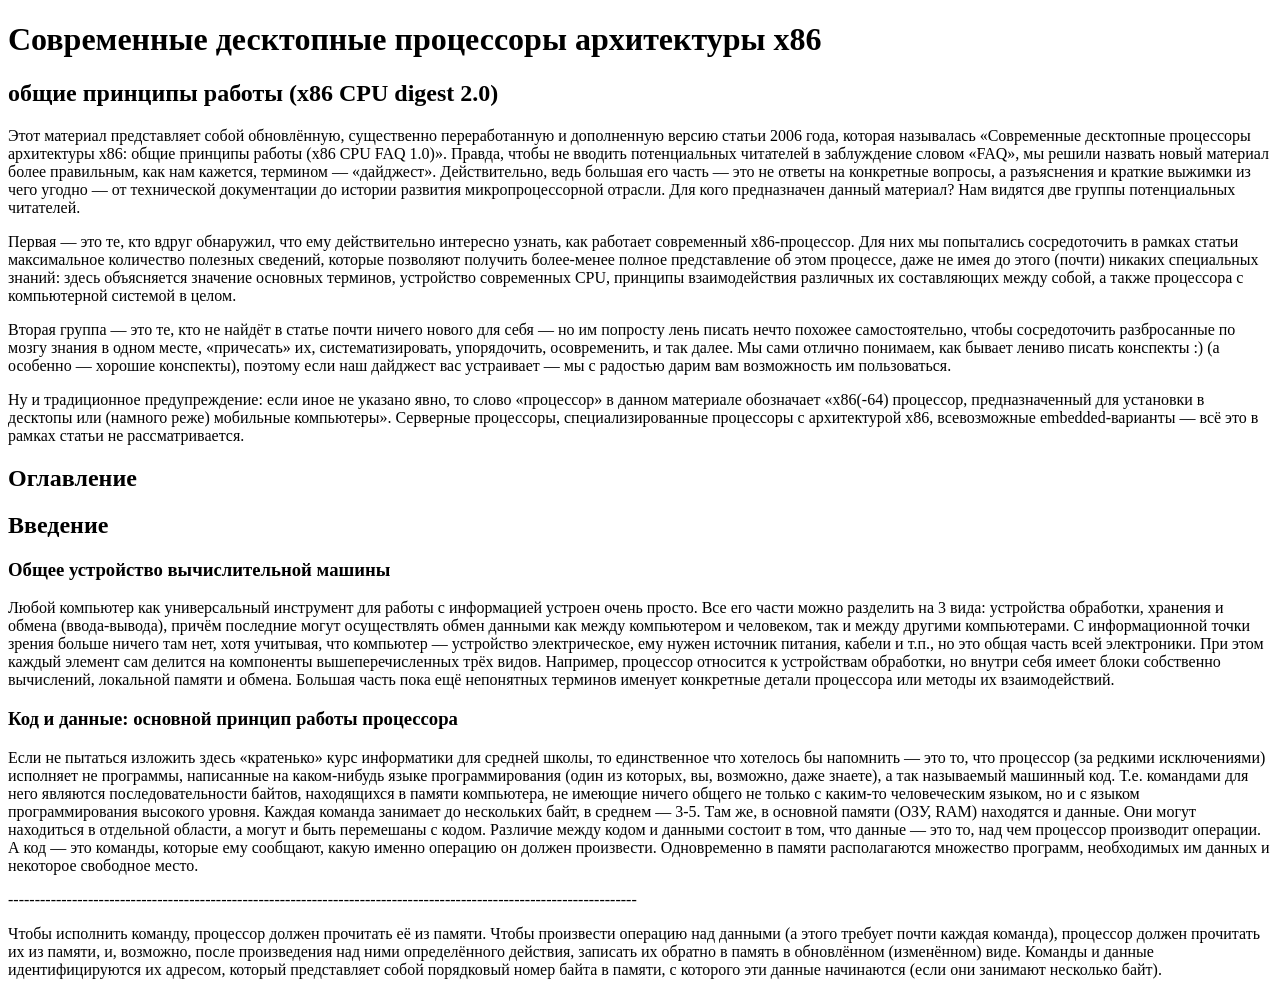
==== 01-CPU/cpu.html @ 9299ed5e "Text correct" ====
﻿<!DOCTYPE html>

<html lang="en" xmlns="http://www.w3.org/1999/xhtml">
<head>
    <meta charset="utf-8" />
    <title>CPU</title>
</head>
<body>
    <h1>Современные десктопные процессоры архитектуры x86</h1>
    <h2>общие принципы работы (x86 CPU digest 2.0)</h2>
    <p>
        Этот материал представляет собой обновлённую, существенно переработанную и дополненную версию статьи 2006 года, которая называлась «Современные десктопные процессоры архитектуры x86: общие принципы работы (x86 CPU FAQ 1.0)». Правда, чтобы не вводить потенциальных читателей в заблуждение словом «FAQ», мы решили назвать новый материал более правильным, как нам кажется, термином — «дайджест». Действительно, ведь большая его часть — это не ответы на конкретные вопросы, а разъяснения и краткие выжимки из чего угодно — от технической документации до истории развития микропроцессорной отрасли. Для кого предназначен данный материал? Нам видятся две группы потенциальных читателей.
    </p>
    <p>
        Первая — это те, кто вдруг обнаружил, что ему действительно интересно узнать, как работает современный x86-процессор. Для них мы попытались сосредоточить в рамках статьи максимальное количество полезных сведений, которые позволяют получить более-менее полное представление об этом процессе, даже не имея до этого (почти) никаких специальных знаний: здесь объясняется значение основных терминов, устройство современных CPU, принципы взаимодействия различных их составляющих между собой, а также процессора с компьютерной системой в целом.
    </p>
    <p>
        Вторая группа — это те, кто не найдёт в статье почти ничего нового для себя — но им попросту лень писать нечто похожее самостоятельно, чтобы сосредоточить разбросанные по мозгу знания в одном месте, «причесать» их, систематизировать, упорядочить, осовременить, и так далее. Мы сами отлично понимаем, как бывает лениво писать конспекты :) (а особенно — хорошие конспекты), поэтому если наш дайджест вас устраивает — мы с радостью дарим вам возможность им пользоваться.
    </p>
    <p>
        Ну и традиционное предупреждение: если иное не указано явно, то слово «процессор» в данном материале обозначает «x86(-64) процессор, предназначенный для установки в десктопы или (намного реже) мобильные компьютеры». Серверные процессоры, специализированные процессоры с архитектурой x86, всевозможные embedded-варианты — всё это в рамках статьи не рассматривается.
    </p>
    <h2>Оглавление</h2>

    <h2>Введение</h2>
    <h3>Общее устройство вычислительной машины</h3>
    <p>Любой компьютер как универсальный инструмент для работы с информацией устроен очень просто. Все его части можно разделить на 3 вида: устройства обработки, хранения и обмена (ввода-вывода), причём последние могут осуществлять обмен данными как между компьютером и человеком, так и между другими компьютерами. С информационной точки зрения больше ничего там нет, хотя учитывая, что компьютер — устройство электрическое, ему нужен источник питания, кабели и т.п., но это общая часть всей электроники. При этом каждый элемент сам делится на компоненты вышеперечисленных трёх видов. Например, процессор относится к устройствам обработки, но внутри себя имеет блоки собственно вычислений, локальной памяти и обмена. Большая часть пока ещё непонятных терминов именует конкретные детали процессора или методы их взаимодействий.</p>

    <h3>Код и данные: основной принцип работы процессора</h3>
    <p>
        Если не пытаться изложить здесь «кратенько» курс информатики для средней школы, то единственное что хотелось бы напомнить — это то, что процессор (за редкими исключениями) исполняет не программы, написанные на каком-нибудь языке программирования (один из которых, вы, возможно, даже знаете), а так называемый машинный код. Т.е. командами для него являются последовательности байтов, находящихся в памяти компьютера, не имеющие ничего общего не только с каким-то человеческим языком, но и с языком программирования высокого уровня. Каждая команда занимает до нескольких байт, в среднем — 3-5. Там же, в основной памяти (ОЗУ, RAM) находятся и данные. Они могут находиться в отдельной области, а могут и быть перемешаны с кодом. Различие между кодом и данными состоит в том, что данные — это то, над чем процессор производит операции. А код — это команды, которые ему сообщают, какую именно операцию он должен произвести. Одновременно в памяти располагаются множество программ, необходимых им данных и некоторое свободное место.
    </p>
    ----------------------------------------------------------------------------------------------------------------------
    <p>
        Чтобы исполнить команду, процессор должен прочитать её из памяти. Чтобы произвести операцию над данными (а этого требует почти каждая команда), процессор должен прочитать их из памяти, и, возможно, после произведения над ними определённого действия, записать их обратно в память в обновлённом (изменённом) виде. Команды и данные идентифицируются их адресом, который представляет собой порядковый номер байта в памяти, с которого эти данные начинаются (если они занимают несколько байт).
    </p>


</body>
</html>
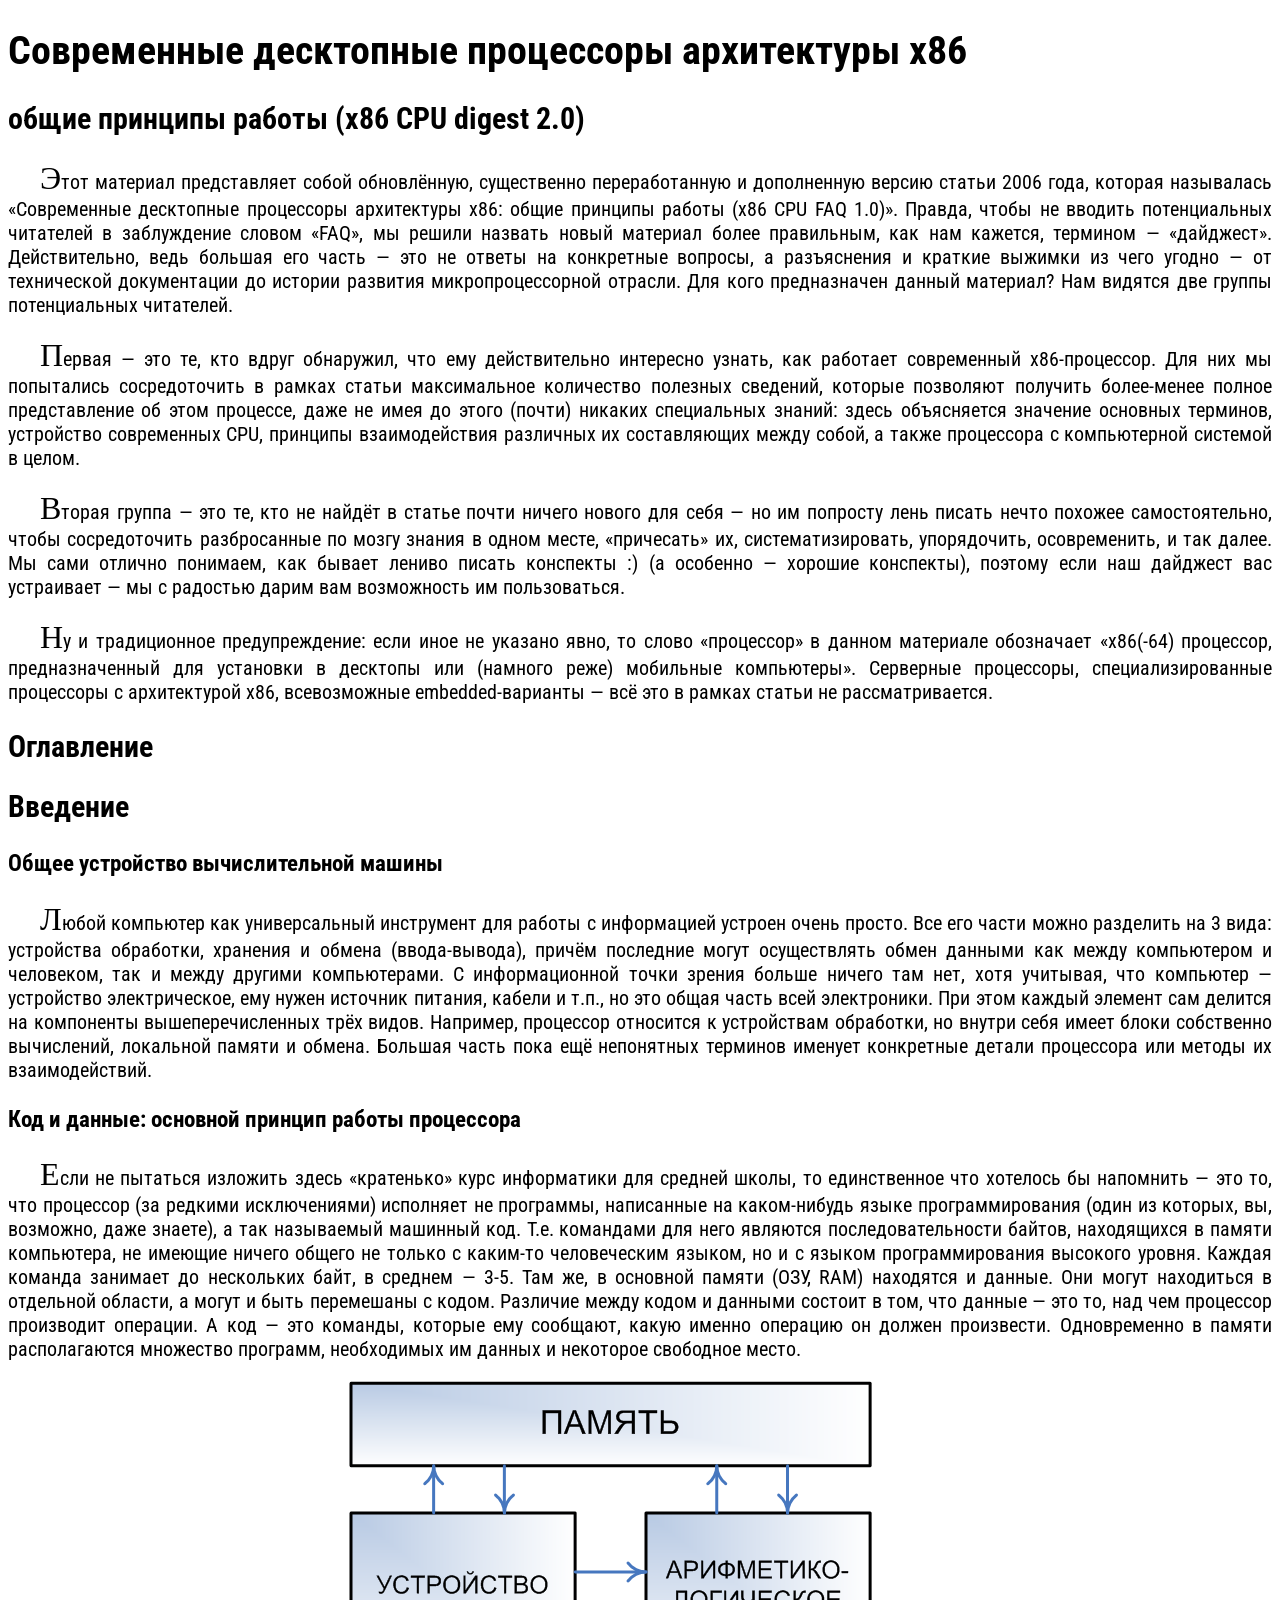
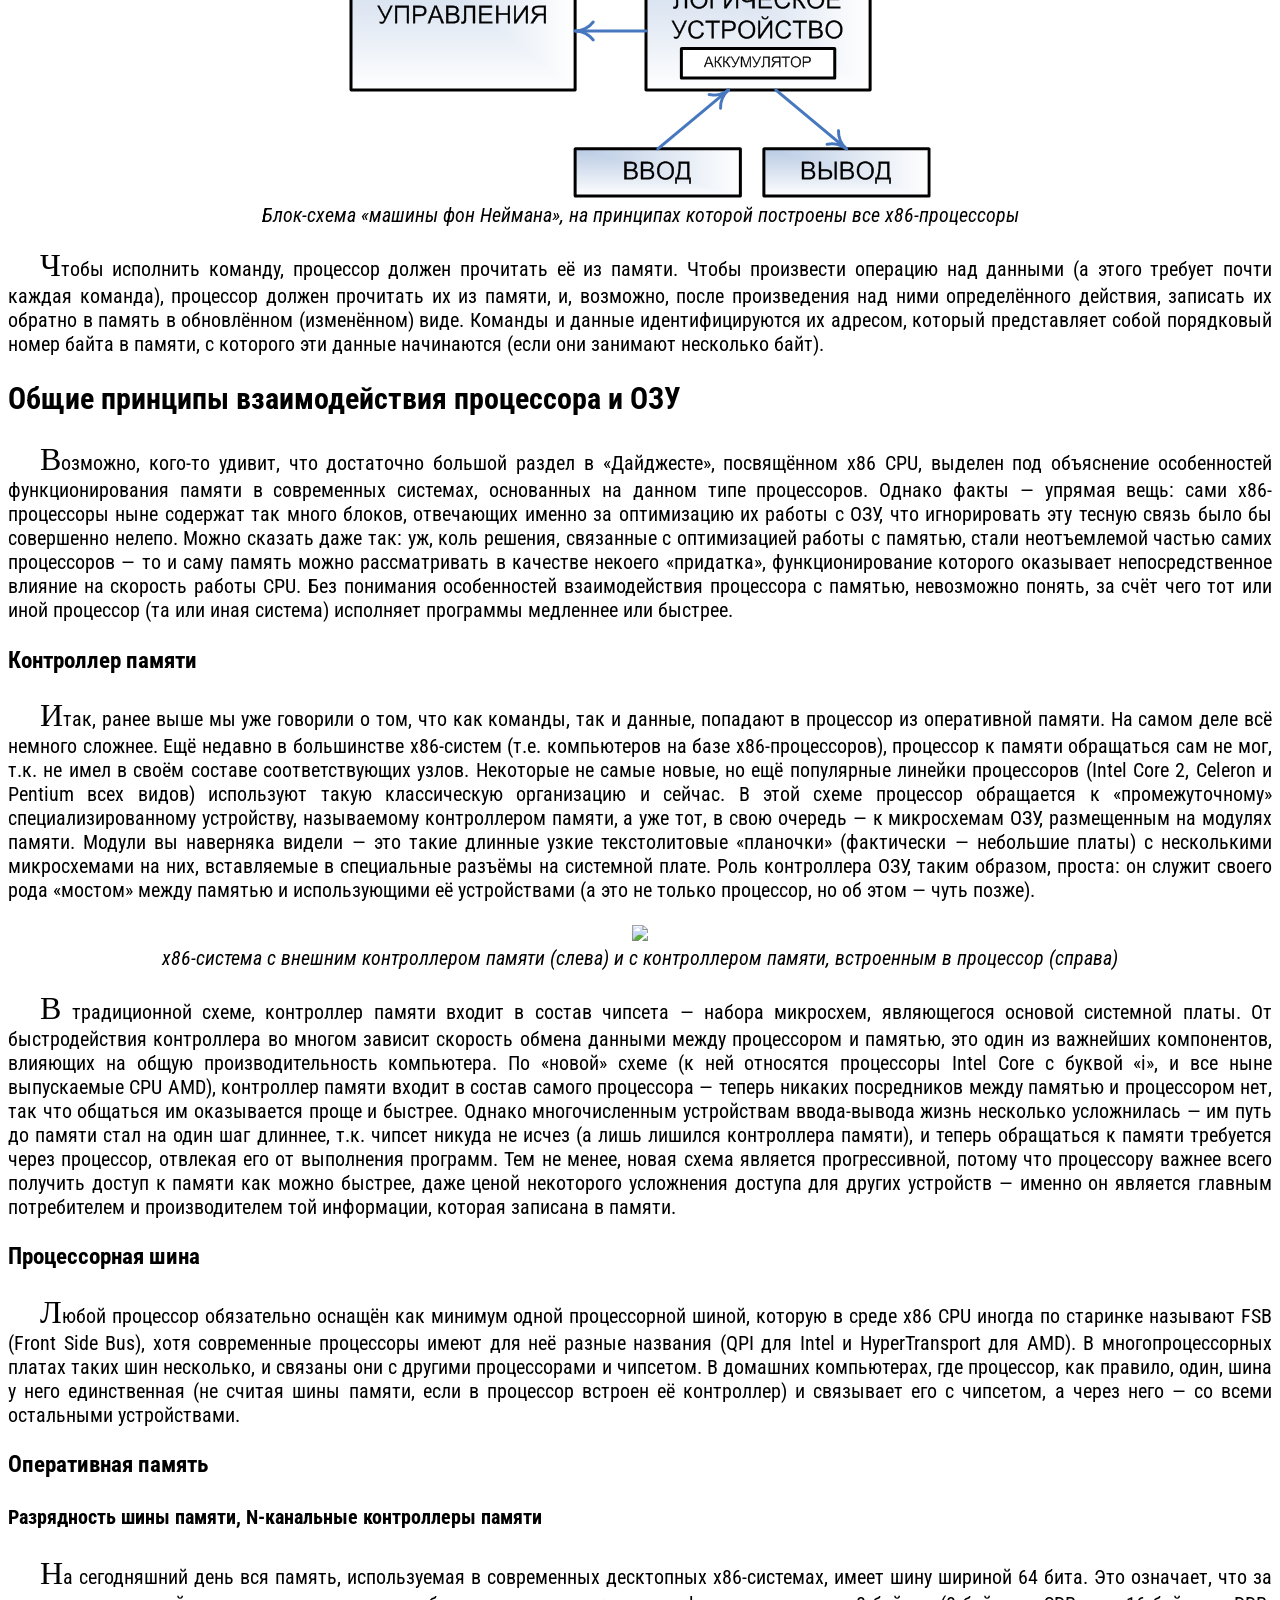
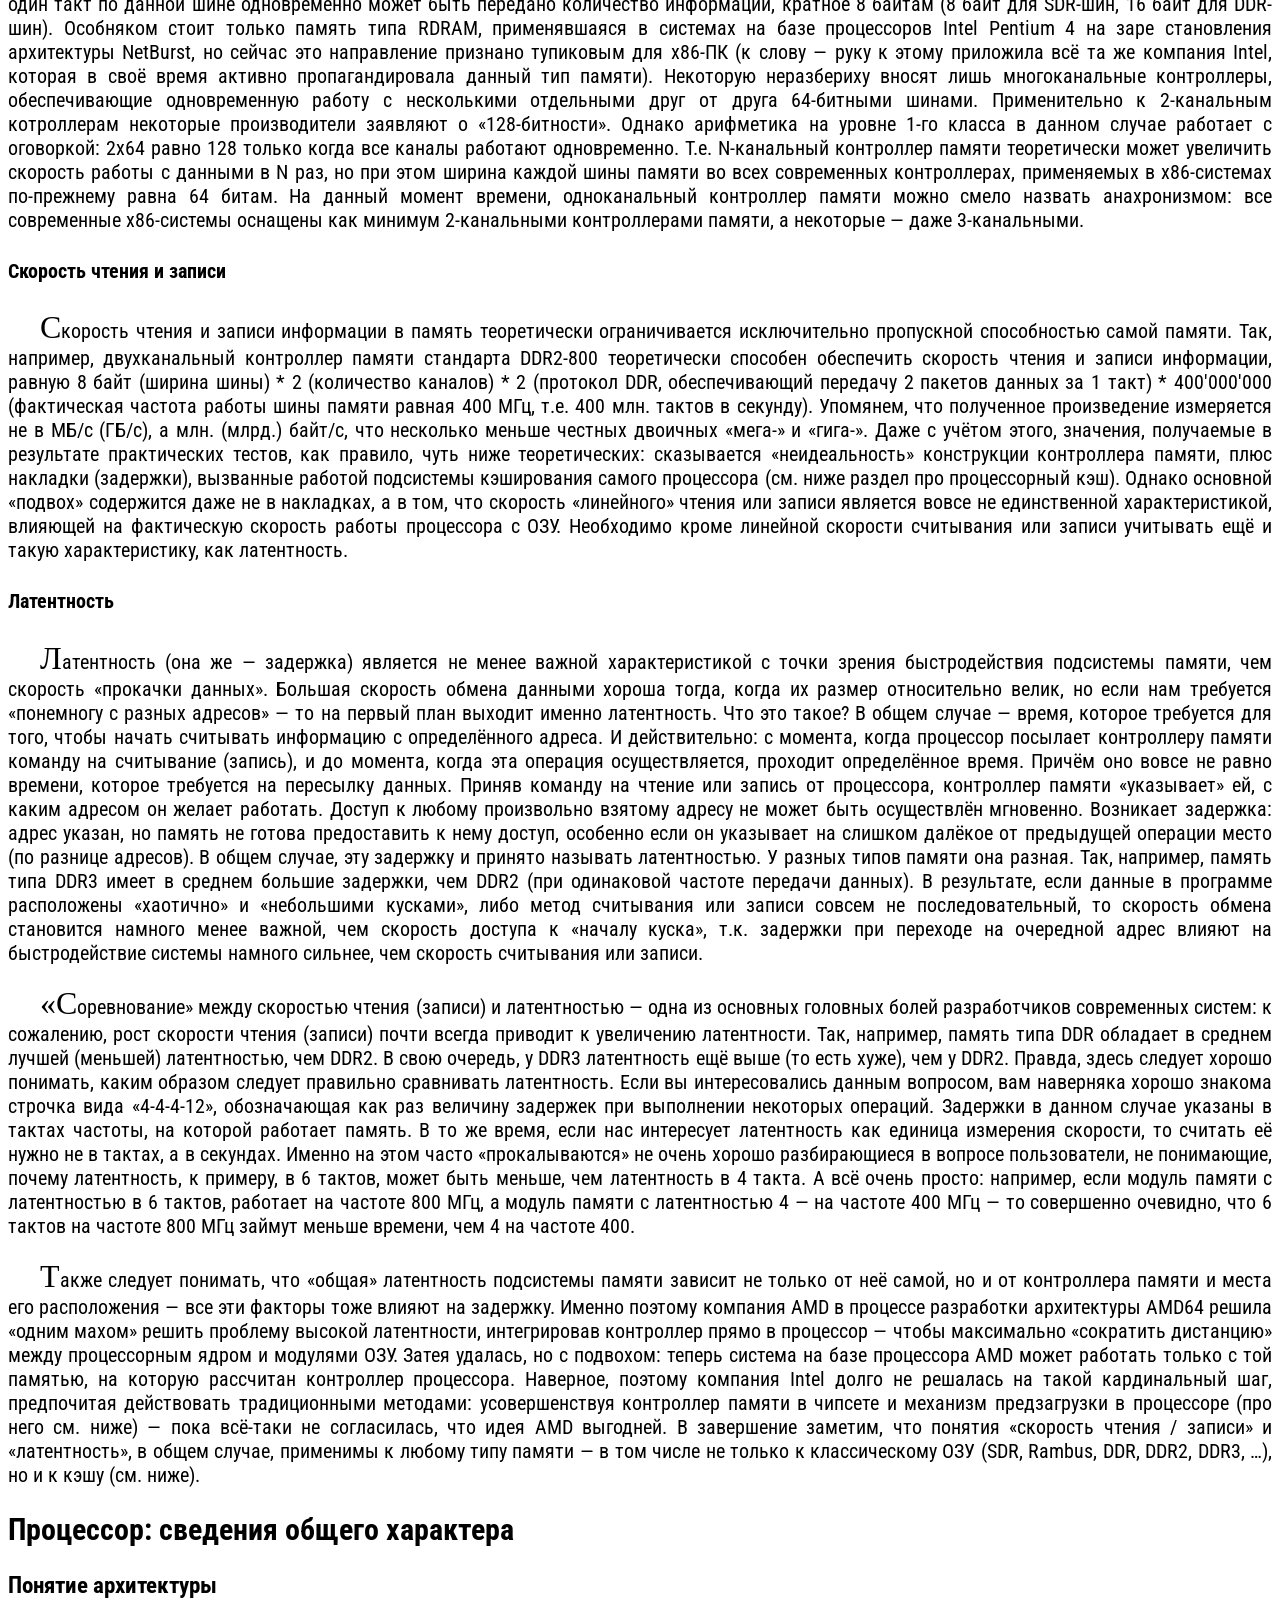
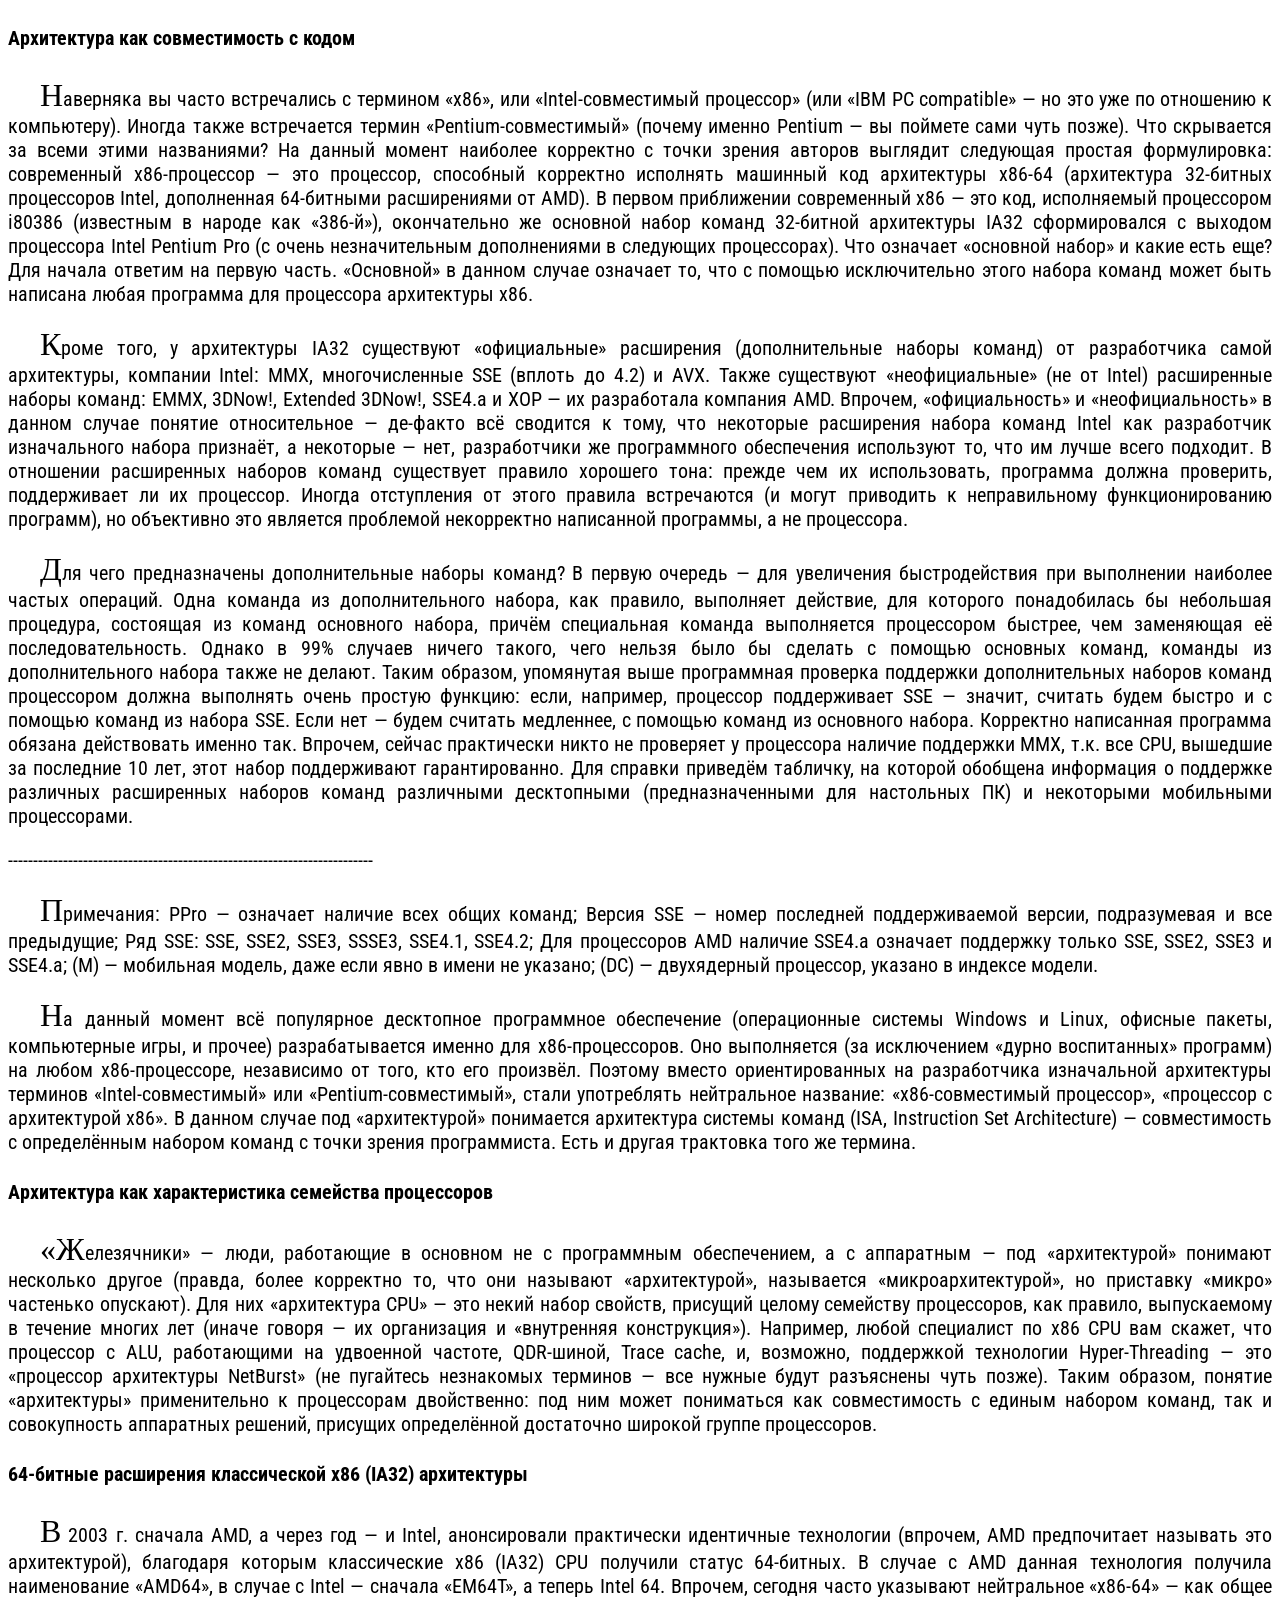
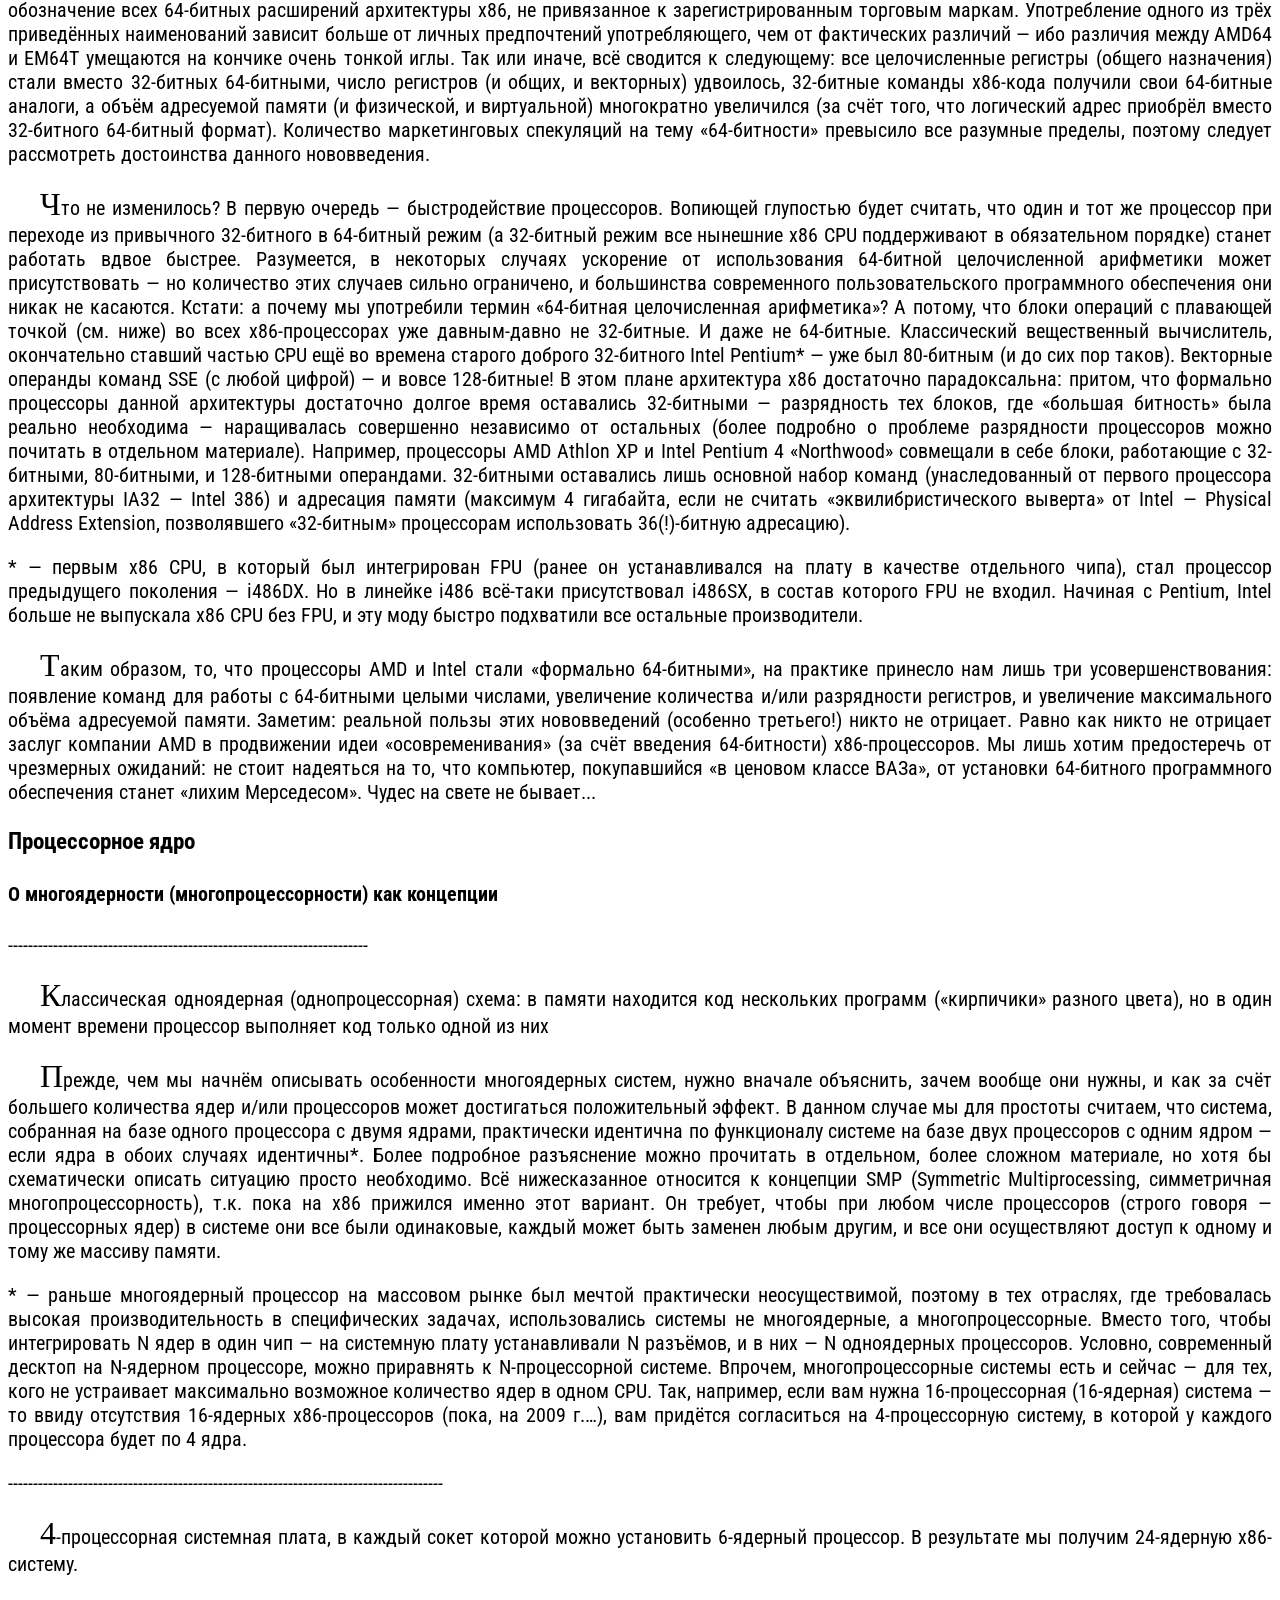
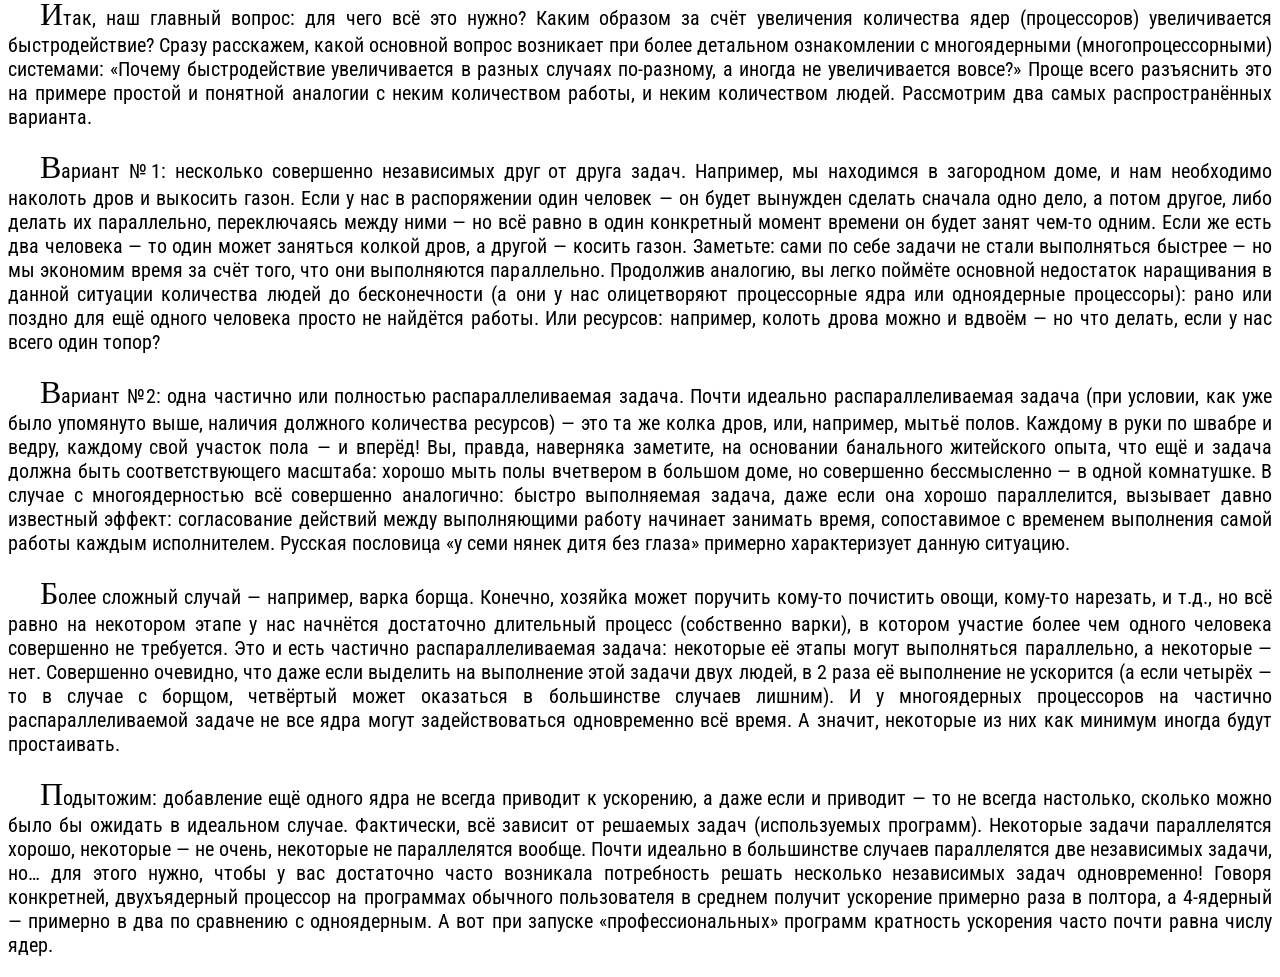
==== commit b2ff9f27: "Figures & Redline" ====
--- a/01-CPU/cpu.html
+++ b/01-CPU/cpu.html
@@ -1,8 +1,14 @@
 ﻿<!DOCTYPE html>
 
-<html lang="en" xmlns="http://www.w3.org/1999/xhtml">
+<html lang="ru" xmlns="http://www.w3.org/1999/xhtml">
 <head>
     <meta charset="utf-8" />
+    <link rel="stylesheet" href="cpu.css" />
+
+    <!--<link rel="preconnect" href="https://fonts.googleapis.com">
+    <link rel="preconnect" href="https://fonts.gstatic.com" crossorigin>
+    <link href="https://fonts.googleapis.com/css2?family=Roboto+Condensed:ital,wght@0,100..900;1,100..900&display=swap" rel="stylesheet">-->
+    
     <title>CPU</title>
 </head>
 <body>
@@ -30,10 +36,136 @@
     <p>
         Если не пытаться изложить здесь «кратенько» курс информатики для средней школы, то единственное что хотелось бы напомнить — это то, что процессор (за редкими исключениями) исполняет не программы, написанные на каком-нибудь языке программирования (один из которых, вы, возможно, даже знаете), а так называемый машинный код. Т.е. командами для него являются последовательности байтов, находящихся в памяти компьютера, не имеющие ничего общего не только с каким-то человеческим языком, но и с языком программирования высокого уровня. Каждая команда занимает до нескольких байт, в среднем — 3-5. Там же, в основной памяти (ОЗУ, RAM) находятся и данные. Они могут находиться в отдельной области, а могут и быть перемешаны с кодом. Различие между кодом и данными состоит в том, что данные — это то, над чем процессор производит операции. А код — это команды, которые ему сообщают, какую именно операцию он должен произвести. Одновременно в памяти располагаются множество программ, необходимых им данных и некоторое свободное место.
     </p>
-    ----------------------------------------------------------------------------------------------------------------------
+
+    <figure>
+        <img src="img/von-neumann.png" alt="Здесь должна быть картинка" title="Архитектура Фон-Неймана"/>
+        <figcaption>
+            Блок-схема «машины фон Неймана»,
+            на принципах которой построены все x86-процессоры
+        <figcaption/>
+    </figure>
     <p>
         Чтобы исполнить команду, процессор должен прочитать её из памяти. Чтобы произвести операцию над данными (а этого требует почти каждая команда), процессор должен прочитать их из памяти, и, возможно, после произведения над ними определённого действия, записать их обратно в память в обновлённом (изменённом) виде. Команды и данные идентифицируются их адресом, который представляет собой порядковый номер байта в памяти, с которого эти данные начинаются (если они занимают несколько байт).
     </p>
+    <h2>Общие принципы взаимодействия процессора и ОЗУ</h2>
+    <p>
+        Возможно, кого-то удивит, что достаточно большой раздел в «Дайджесте», посвящённом x86 CPU, выделен под объяснение особенностей функционирования памяти в современных системах, основанных на данном типе процессоров. Однако факты — упрямая вещь: сами x86-процессоры ныне содержат так много блоков, отвечающих именно за оптимизацию их работы с ОЗУ, что игнорировать эту тесную связь было бы совершенно нелепо. Можно сказать даже так: уж, коль решения, связанные с оптимизацией работы с памятью, стали неотъемлемой частью самих процессоров — то и саму память можно рассматривать в качестве некоего «придатка», функционирование которого оказывает непосредственное влияние на скорость работы CPU. Без понимания особенностей взаимодействия процессора с памятью, невозможно понять, за счёт чего тот или иной процессор (та или иная система) исполняет программы медленнее или быстрее.
+    </p>
+    <h3>Контроллер памяти</h3>
+    <p>
+        Итак, ранее выше мы уже говорили о том, что как команды, так и данные, попадают в процессор из оперативной памяти. На самом деле всё немного сложнее. Ещё недавно в большинстве x86-систем (т.е. компьютеров на базе x86-процессоров), процессор к памяти обращаться сам не мог, т.к. не имел в своём составе соответствующих узлов. Некоторые не самые новые, но ещё популярные линейки процессоров (Intel Core 2, Celeron и Pentium всех видов) используют такую классическую организацию и сейчас. В этой схеме процессор обращается к «промежуточному» специализированному устройству, называемому контроллером памяти, а уже тот, в свою очередь — к микросхемам ОЗУ, размещенным на модулях памяти. Модули вы наверняка видели — это такие длинные узкие текстолитовые «планочки» (фактически — небольшие платы) с несколькими микросхемами на них, вставляемые в специальные разъёмы на системной плате. Роль контроллера ОЗУ, таким образом, проста: он служит своего рода «мостом» между памятью и использующими её устройствами (а это не только процессор, но об этом — чуть позже).
+    </p>
+    <figure>
+        <img src="https://media.ixbt.com/opti/https://www.ixbt.com/cpu/images/cpu-digest-2009/ext-vs-int.png" />
+        <figcaption>
+            x86-система с внешним контроллером памяти (слева)
+            и с контроллером памяти, встроенным в процессор (справа)
+        </figcaption>
+    </figure>
+    <p>
+        В традиционной схеме, контроллер памяти входит в состав чипсета — набора микросхем, являющегося основой системной платы. От быстродействия контроллера во многом зависит скорость обмена данными между процессором и памятью, это один из важнейших компонентов, влияющих на общую производительность компьютера. По «новой» схеме (к ней относятся процессоры Intel Core с буквой «i», и все ныне выпускаемые CPU AMD), контроллер памяти входит в состав самого процессора — теперь никаких посредников между памятью и процессором нет, так что общаться им оказывается проще и быстрее. Однако многочисленным устройствам ввода-вывода жизнь несколько усложнилась — им путь до памяти стал на один шаг длиннее, т.к. чипсет никуда не исчез (а лишь лишился контроллера памяти), и теперь обращаться к памяти требуется через процессор, отвлекая его от выполнения программ. Тем не менее, новая схема является прогрессивной, потому что процессору важнее всего получить доступ к памяти как можно быстрее, даже ценой некоторого усложнения доступа для других устройств — именно он является главным потребителем и производителем той информации, которая записана в памяти.
+    </p>
+    <h3>Процессорная шина</h3>
+    <p>
+        Любой процессор обязательно оснащён как минимум одной процессорной шиной, которую в среде x86 CPU иногда по старинке называют FSB (Front Side Bus), хотя современные процессоры имеют для неё разные названия (QPI для Intel и HyperTransport для AMD). В многопроцессорных платах таких шин несколько, и связаны они с другими процессорами и чипсетом. В домашних компьютерах, где процессор, как правило, один, шина у него единственная (не считая шины памяти, если в процессор встроен её контроллер) и связывает его с чипсетом, а через него — со всеми остальными устройствами.
+    </p>
+    <h3>Оперативная память</h3>
+    
+        <h4>Разрядность шины памяти, N-канальные контроллеры памяти</h4>
+    <p>
+        На сегодняшний день вся память, используемая в современных десктопных x86-системах, имеет шину шириной 64 бита. Это означает, что за один такт по данной шине одновременно может быть передано количество информации, кратное 8 байтам (8 байт для SDR-шин, 16 байт для DDR-шин). Особняком стоит только память типа RDRAM, применявшаяся в системах на базе процессоров Intel Pentium 4 на заре становления архитектуры NetBurst, но сейчас это направление признано тупиковым для x86-ПК (к слову — руку к этому приложила всё та же компания Intel, которая в своё время активно пропагандировала данный тип памяти). Некоторую неразбериху вносят лишь многоканальные контроллеры, обеспечивающие одновременную работу с несколькими отдельными друг от друга 64-битными шинами. Применительно к 2-канальным котроллерам некоторые производители заявляют о «128-битности». Однако арифметика на уровне 1-го класса в данном случае работает с оговоркой: 2x64 равно 128 только когда все каналы работают одновременно. Т.е. N-канальный контроллер памяти теоретически может увеличить скорость работы с данными в N раз, но при этом ширина каждой шины памяти во всех современных контроллерах, применяемых в x86-системах по-прежнему равна 64 битам. На данный момент времени, одноканальный контроллер памяти можно смело назвать анахронизмом: все современные x86-системы оснащены как минимум 2-канальными контроллерами памяти, а некоторые — даже 3-канальными.
+    </p>
+    <h4>Скорость чтения и записи</h4>
+    <p>
+        Скорость чтения и записи информации в память теоретически ограничивается исключительно пропускной способностью самой памяти. Так, например, двухканальный контроллер памяти стандарта DDR2-800 теоретически способен обеспечить скорость чтения и записи информации, равную 8 байт (ширина шины) * 2 (количество каналов) * 2 (протокол DDR, обеспечивающий передачу 2 пакетов данных за 1 такт) * 400'000'000 (фактическая частота работы шины памяти равная 400 МГц, т.е. 400 млн. тактов в секунду). Упомянем, что полученное произведение измеряется не в МБ/с (ГБ/с), а млн. (млрд.) байт/с, что несколько меньше честных двоичных «мега-» и «гига-». Даже с учётом этого, значения, получаемые в результате практических тестов, как правило, чуть ниже теоретических: сказывается «неидеальность» конструкции контроллера памяти, плюс накладки (задержки), вызванные работой подсистемы кэширования самого процессора (см. ниже раздел про процессорный кэш). Однако основной «подвох» содержится даже не в накладках, а в том, что скорость «линейного» чтения или записи является вовсе не единственной характеристикой, влияющей на фактическую скорость работы процессора с ОЗУ. Необходимо кроме линейной скорости считывания или записи учитывать ещё и такую характеристику, как латентность.
+    </p>
+    <h4>Латентность</h4>
+    <p>
+        Латентность (она же — задержка) является не менее важной характеристикой с точки зрения быстродействия подсистемы памяти, чем скорость «прокачки данных». Большая скорость обмена данными хороша тогда, когда их размер относительно велик, но если нам требуется «понемногу с разных адресов» — то на первый план выходит именно латентность. Что это такое? В общем случае — время, которое требуется для того, чтобы начать считывать информацию с определённого адреса. И действительно: с момента, когда процессор посылает контроллеру памяти команду на считывание (запись), и до момента, когда эта операция осуществляется, проходит определённое время. Причём оно вовсе не равно времени, которое требуется на пересылку данных. Приняв команду на чтение или запись от процессора, контроллер памяти «указывает» ей, с каким адресом он желает работать. Доступ к любому произвольно взятому адресу не может быть осуществлён мгновенно. Возникает задержка: адрес указан, но память не готова предоставить к нему доступ, особенно если он указывает на слишком далёкое от предыдущей операции место (по разнице адресов). В общем случае, эту задержку и принято называть латентностью. У разных типов памяти она разная. Так, например, память типа DDR3 имеет в среднем большие задержки, чем DDR2 (при одинаковой частоте передачи данных). В результате, если данные в программе расположены «хаотично» и «небольшими кусками», либо метод считывания или записи совсем не последовательный, то скорость обмена становится намного менее важной, чем скорость доступа к «началу куска», т.к. задержки при переходе на очередной адрес влияют на быстродействие системы намного сильнее, чем скорость считывания или записи.
+    </p>
+    <p>
+        «Соревнование» между скоростью чтения (записи) и латентностью — одна из основных головных болей разработчиков современных систем: к сожалению, рост скорости чтения (записи) почти всегда приводит к увеличению латентности. Так, например, память типа DDR обладает в среднем лучшей (меньшей) латентностью, чем DDR2. В свою очередь, у DDR3 латентность ещё выше (то есть хуже), чем у DDR2. Правда, здесь следует хорошо понимать, каким образом следует правильно сравнивать латентность. Если вы интересовались данным вопросом, вам наверняка хорошо знакома строчка вида «4-4-4-12», обозначающая как раз величину задержек при выполнении некоторых операций. Задержки в данном случае указаны в тактах частоты, на которой работает память. В то же время, если нас интересует латентность как единица измерения скорости, то считать её нужно не в тактах, а в секундах. Именно на этом часто «прокалываются» не очень хорошо разбирающиеся в вопросе пользователи, не понимающие, почему латентность, к примеру, в 6 тактов, может быть меньше, чем латентность в 4 такта. А всё очень просто: например, если модуль памяти с латентностью в 6 тактов, работает на частоте 800 МГц, а модуль памяти с латентностью 4 — на частоте 400 МГц — то совершенно очевидно, что 6 тактов на частоте 800 МГц займут меньше времени, чем 4 на частоте 400.
+    </p>
+    <p>
+        Также следует понимать, что «общая» латентность подсистемы памяти зависит не только от неё самой, но и от контроллера памяти и места его расположения — все эти факторы тоже влияют на задержку. Именно поэтому компания AMD в процессе разработки архитектуры AMD64 решила «одним махом» решить проблему высокой латентности, интегрировав контроллер прямо в процессор — чтобы максимально «сократить дистанцию» между процессорным ядром и модулями ОЗУ. Затея удалась, но с подвохом: теперь система на базе процессора AMD может работать только с той памятью, на которую рассчитан контроллер процессора. Наверное, поэтому компания Intel долго не решалась на такой кардинальный шаг, предпочитая действовать традиционными методами: усовершенствуя контроллер памяти в чипсете и механизм предзагрузки в процессоре (про него см. ниже) — пока всё-таки не согласилась, что идея AMD выгодней.
+
+        В завершение заметим, что понятия «скорость чтения / записи» и «латентность», в общем случае, применимы к любому типу памяти — в том числе не только к классическому ОЗУ (SDR, Rambus, DDR, DDR2, DDR3, …), но и к кэшу (см. ниже).
+    </p>
+    <h2>Процессор: сведения общего характера</h2>
+    <h3>Понятие архитектуры</h3>
+    <h4>Архитектура как совместимость с кодом</h4>
+    <p>
+        Наверняка вы часто встречались с термином «x86», или «Intel-совместимый процессор» (или «IBM PC compatible» — но это уже по отношению к компьютеру). Иногда также встречается термин «Pentium-совместимый» (почему именно Pentium — вы поймете сами чуть позже). Что скрывается за всеми этими названиями? На данный момент наиболее корректно с точки зрения авторов выглядит следующая простая формулировка: современный x86-процессор — это процессор, способный корректно исполнять машинный код архитектуры x86-64 (архитектура 32-битных процессоров Intel, дополненная 64-битными расширениями от AMD). В первом приближении современный x86 — это код, исполняемый процессором i80386 (известным в народе как «386-й»), окончательно же основной набор команд 32-битной архитектуры IA32 сформировался с выходом процессора Intel Pentium Pro (с очень незначительным дополнениями в следующих процессорах). Что означает «основной набор» и какие есть еще? Для начала ответим на первую часть. «Основной» в данном случае означает то, что с помощью исключительно этого набора команд может быть написана любая программа для процессора архитектуры x86.
+    </p>
+    <p>
+        Кроме того, у архитектуры IA32 существуют «официальные» расширения (дополнительные наборы команд) от разработчика самой архитектуры, компании Intel: MMX, многочисленные SSE (вплоть до 4.2) и AVX. Также существуют «неофициальные» (не от Intel) расширенные наборы команд: EMMX, 3DNow!, Extended 3DNow!, SSE4.a и XOP — их разработала компания AMD. Впрочем, «официальность» и «неофициальность» в данном случае понятие относительное — де-факто всё сводится к тому, что некоторые расширения набора команд Intel как разработчик изначального набора признаёт, а некоторые — нет, разработчики же программного обеспечения используют то, что им лучше всего подходит. В отношении расширенных наборов команд существует правило хорошего тона: прежде чем их использовать, программа должна проверить, поддерживает ли их процессор. Иногда отступления от этого правила встречаются (и могут приводить к неправильному функционированию программ), но объективно это является проблемой некорректно написанной программы, а не процессора.
+    </p>
+    <p>
+        Для чего предназначены дополнительные наборы команд? В первую очередь — для увеличения быстродействия при выполнении наиболее частых операций. Одна команда из дополнительного набора, как правило, выполняет действие, для которого понадобилась бы небольшая процедура, состоящая из команд основного набора, причём специальная команда выполняется процессором быстрее, чем заменяющая её последовательность. Однако в 99% случаев ничего такого, чего нельзя было бы сделать с помощью основных команд, команды из дополнительного набора также не делают. Таким образом, упомянутая выше программная проверка поддержки дополнительных наборов команд процессором должна выполнять очень простую функцию: если, например, процессор поддерживает SSE — значит, считать будем быстро и с помощью команд из набора SSE. Если нет — будем считать медленнее, с помощью команд из основного набора. Корректно написанная программа обязана действовать именно так. Впрочем, сейчас практически никто не проверяет у процессора наличие поддержки MMX, т.к. все CPU, вышедшие за последние 10 лет, этот набор поддерживают гарантированно. Для справки приведём табличку, на которой обобщена информация о поддержке различных расширенных наборов команд различными десктопными (предназначенными для настольных ПК) и некоторыми мобильными процессорами.
+    </p>
+    -------------------------------------------------------------------------
+    <p>
+        Примечания:
+        PPro — означает наличие всех общих команд;
+        Версия SSE — номер последней поддерживаемой версии, подразумевая и все предыдущие;
+        Ряд SSE: SSE, SSE2, SSE3, SSSE3, SSE4.1, SSE4.2;
+        Для процессоров AMD наличие SSE4.a означает поддержку только SSE, SSE2, SSE3 и SSE4.a;
+        (M) — мобильная модель, даже если явно в имени не указано;
+        (DC) — двухядерный процессор, указано в индексе модели.
+    </p>
+    <p>
+        На данный момент всё популярное десктопное программное обеспечение (операционные системы Windows и Linux, офисные пакеты, компьютерные игры, и прочее) разрабатывается именно для x86-процессоров. Оно выполняется (за исключением «дурно воспитанных» программ) на любом x86-процессоре, независимо от того, кто его произвёл. Поэтому вместо ориентированных на разработчика изначальной архитектуры терминов «Intel-совместимый» или «Pentium-совместимый», стали употреблять нейтральное название: «x86-совместимый процессор», «процессор с архитектурой x86». В данном случае под «архитектурой» понимается архитектура системы команд (ISA, Instruction Set Architecture) — совместимость с определённым набором команд с точки зрения программиста. Есть и другая трактовка того же термина.
+    </p>
+    <h4>Архитектура как характеристика семейства процессоров</h4>
+    <p>
+        «Железячники» — люди, работающие в основном не с программным обеспечением, а с аппаратным — под «архитектурой» понимают несколько другое (правда, более корректно то, что они называют «архитектурой», называется «микроархитектурой», но приставку «микро» частенько опускают). Для них «архитектура CPU» — это некий набор свойств, присущий целому семейству процессоров, как правило, выпускаемому в течение многих лет (иначе говоря — их организация и «внутренняя конструкция»). Например, любой специалист по x86 CPU вам скажет, что процессор с ALU, работающими на удвоенной частоте, QDR-шиной, Trace cache, и, возможно, поддержкой технологии Hyper-Threading — это «процессор архитектуры NetBurst» (не пугайтесь незнакомых терминов — все нужные будут разъяснены чуть позже). Таким образом, понятие «архитектуры» применительно к процессорам двойственно: под ним может пониматься как совместимость с единым набором команд, так и совокупность аппаратных решений, присущих определённой достаточно широкой группе процессоров.
+    </p>
+    <h4>64-битные расширения классической x86 (IA32) архитектуры</h4>
+    <p>
+        В 2003 г. сначала AMD, а через год — и Intel, анонсировали практически идентичные технологии (впрочем, AMD предпочитает называть это архитектурой), благодаря которым классические x86 (IA32) CPU получили статус 64-битных. В случае с AMD данная технология получила наименование «AMD64», в случае с Intel — сначала «EM64T», а теперь Intel 64. Впрочем, сегодня часто указывают нейтральное «x86-64» — как общее обозначение всех 64-битных расширений архитектуры x86, не привязанное к зарегистрированным торговым маркам. Употребление одного из трёх приведённых наименований зависит больше от личных предпочтений употребляющего, чем от фактических различий — ибо различия между AMD64 и EM64T умещаются на кончике очень тонкой иглы. Так или иначе, всё сводится к следующему: все целочисленные регистры (общего назначения) стали вместо 32-битных 64-битными, число регистров (и общих, и векторных) удвоилось, 32-битные команды x86-кода получили свои 64-битные аналоги, а объём адресуемой памяти (и физической, и виртуальной) многократно увеличился (за счёт того, что логический адрес приобрёл вместо 32-битного 64-битный формат). Количество маркетинговых спекуляций на тему «64-битности» превысило все разумные пределы, поэтому следует рассмотреть достоинства данного нововведения.
+    </p>
+    <p>
+        Что не изменилось? В первую очередь — быстродействие процессоров. Вопиющей глупостью будет считать, что один и тот же процессор при переходе из привычного 32-битного в 64-битный режим (а 32-битный режим все нынешние x86 CPU поддерживают в обязательном порядке) станет работать вдвое быстрее. Разумеется, в некоторых случаях ускорение от использования 64-битной целочисленной арифметики может присутствовать — но количество этих случаев сильно ограничено, и большинства современного пользовательского программного обеспечения они никак не касаются. Кстати: а почему мы употребили термин «64-битная целочисленная арифметика»? А потому, что блоки операций с плавающей точкой (см. ниже) во всех x86-процессорах уже давным-давно не 32-битные. И даже не 64-битные. Классический вещественный вычислитель, окончательно ставший частью CPU ещё во времена старого доброго 32-битного Intel Pentium* — уже был 80-битным (и до сих пор таков). Векторные операнды команд SSE (с любой цифрой) — и вовсе 128-битные! В этом плане архитектура x86 достаточно парадоксальна: притом, что формально процессоры данной архитектуры достаточно долгое время оставались 32-битными — разрядность тех блоков, где «большая битность» была реально необходима — наращивалась совершенно независимо от остальных (более подробно о проблеме разрядности процессоров можно почитать в отдельном материале). Например, процессоры AMD Athlon XP и Intel Pentium 4 «Northwood» совмещали в себе блоки, работающие с 32-битными, 80-битными, и 128-битными операндами. 32-битными оставались лишь основной набор команд (унаследованный от первого процессора архитектуры IA32 — Intel 386) и адресация памяти (максимум 4 гигабайта, если не считать «эквилибристического выверта» от Intel — Physical Address Extension, позволявшего «32-битным» процессорам использовать 36(!)-битную адресацию).
+    </p>
+    <p>
+        * — первым x86 CPU, в который был интегрирован FPU (ранее он устанавливался на плату в качестве отдельного чипа), стал процессор предыдущего поколения — i486DX. Но в линейке i486 всё-таки присутствовал i486SX, в состав которого FPU не входил. Начиная с Pentium, Intel больше не выпускала x86 CPU без FPU, и эту моду быстро подхватили все остальные производители.
+    </p>
+    <p>
+        Таким образом, то, что процессоры AMD и Intel стали «формально 64-битными», на практике принесло нам лишь три усовершенствования: появление команд для работы с 64-битными целыми числами, увеличение количества и/или разрядности регистров, и увеличение максимального объёма адресуемой памяти. Заметим: реальной пользы этих нововведений (особенно третьего!) никто не отрицает. Равно как никто не отрицает заслуг компании AMD в продвижении идеи «осовременивания» (за счёт введения 64-битности) x86-процессоров. Мы лишь хотим предостеречь от чрезмерных ожиданий: не стоит надеяться на то, что компьютер, покупавшийся «в ценовом классе ВАЗа», от установки 64-битного программного обеспечения станет «лихим Мерседесом». Чудес на свете не бывает...
+    </p>
+    <h3>Процессорное ядро</h3>
+    <h4>О многоядерности (многопроцессорности) как концепции</h4>
+    ------------------------------------------------------------------------
+    <p>
+        Классическая одноядерная (однопроцессорная) схема: в памяти находится код нескольких программ («кирпичики» разного цвета), но в один момент времени процессор выполняет код только одной из них
+    </p>
+    <p>
+        Прежде, чем мы начнём описывать особенности многоядерных систем, нужно вначале объяснить, зачем вообще они нужны, и как за счёт большего количества ядер и/или процессоров может достигаться положительный эффект. В данном случае мы для простоты считаем, что система, собранная на базе одного процессора с двумя ядрами, практически идентична по функционалу системе на базе двух процессоров с одним ядром — если ядра в обоих случаях идентичны*. Более подробное разъяснение можно прочитать в отдельном, более сложном материале, но хотя бы схематически описать ситуацию просто необходимо. Всё нижесказанное относится к концепции SMP (Symmetric Multiprocessing, cимметричная многопроцессорность), т.к. пока на x86 прижился именно этот вариант. Он требует, чтобы при любом числе процессоров (строго говоря — процессорных ядер) в системе они все были одинаковые, каждый может быть заменен любым другим, и все они осуществляют доступ к одному и тому же массиву памяти.
+    </p>
+    <p>
+        * — pаньше многоядерный процессор на массовом рынке был мечтой практически неосуществимой, поэтому в тех отраслях, где требовалась высокая производительность в специфических задачах, использовались системы не многоядерные, а многопроцессорные. Вместо того, чтобы интегрировать N ядер в один чип — на системную плату устанавливали N разъёмов, и в них — N одноядерных процессоров. Условно, современный десктоп на N-ядерном процессоре, можно приравнять к N-процессорной системе. Впрочем, многопроцессорные системы есть и сейчас — для тех, кого не устраивает максимально возможное количество ядер в одном CPU. Так, например, если вам нужна 16-процессорная (16-ядерная) система — то ввиду отсутствия 16-ядерных x86-процессоров (пока, на 2009 г.…), вам придётся согласиться на 4-процессорную систему, в которой у каждого процессора будет по 4 ядра.
+    </p>
+    ---------------------------------------------------------------------------------------
+    <p>
+        4-процессорная системная плата, в каждый сокет которой можно установить
+        6-ядерный процессор. В результате мы получим 24-ядерную x86-систему.
+    </p>
+    <p>
+        Итак, наш главный вопрос: для чего всё это нужно? Каким образом за счёт увеличения количества ядер (процессоров) увеличивается быстродействие? Сразу расскажем, какой основной вопрос возникает при более детальном ознакомлении с многоядерными (многопроцессорными) системами: «Почему быстродействие увеличивается в разных случаях по-разному, а иногда не увеличивается вовсе?» Проще всего разъяснить это на примере простой и понятной аналогии с неким количеством работы, и неким количеством людей. Рассмотрим два самых распространённых варианта.
+    </p>
+    <p>
+        Вариант №1: несколько совершенно независимых друг от друга задач. Например, мы находимся в загородном доме, и нам необходимо наколоть дров и выкосить газон. Если у нас в распоряжении один человек — он будет вынужден сделать сначала одно дело, а потом другое, либо делать их параллельно, переключаясь между ними — но всё равно в один конкретный момент времени он будет занят чем-то одним. Если же есть два человека — то один может заняться колкой дров, а другой — косить газон. Заметьте: сами по себе задачи не стали выполняться быстрее — но мы экономим время за счёт того, что они выполняются параллельно. Продолжив аналогию, вы легко поймёте основной недостаток наращивания в данной ситуации количества людей до бесконечности (а они у нас олицетворяют процессорные ядра или одноядерные процессоры): рано или поздно для ещё одного человека просто не найдётся работы. Или ресурсов: например, колоть дрова можно и вдвоём — но что делать, если у нас всего один топор?
+    </p>
+    <p>
+        Вариант №2: одна частично или полностью распараллеливаемая задача. Почти идеально распараллеливаемая задача (при условии, как уже было упомянуто выше, наличия должного количества ресурсов) — это та же колка дров, или, например, мытьё полов. Каждому в руки по швабре и ведру, каждому свой участок пола — и вперёд! Вы, правда, наверняка заметите, на основании банального житейского опыта, что ещё и задача должна быть соответствующего масштаба: хорошо мыть полы вчетвером в большом доме, но совершенно бессмысленно — в одной комнатушке. В случае с многоядерностью всё совершенно аналогично: быстро выполняемая задача, даже если она хорошо параллелится, вызывает давно известный эффект: согласование действий между выполняющими работу начинает занимать время, сопоставимое с временем выполнения самой работы каждым исполнителем. Русская пословица «у семи нянек дитя без глаза» примерно характеризует данную ситуацию.
+    </p>
+    <p>
+        Более сложный случай — например, варка борща. Конечно, хозяйка может поручить кому-то почистить овощи, кому-то нарезать, и т.д., но всё равно на некотором этапе у нас начнётся достаточно длительный процесс (собственно варки), в котором участие более чем одного человека совершенно не требуется. Это и есть частично распараллеливаемая задача: некоторые её этапы могут выполняться параллельно, а некоторые — нет. Совершенно очевидно, что даже если выделить на выполнение этой задачи двух людей, в 2 раза её выполнение не ускорится (а если четырёх — то в случае с борщом, четвёртый может оказаться в большинстве случаев лишним). И у многоядерных процессоров на частично распараллеливаемой задаче не все ядра могут задействоваться одновременно всё время. А значит, некоторые из них как минимум иногда будут простаивать.
+    </p>
+    <p>
+        Подытожим: добавление ещё одного ядра не всегда приводит к ускорению, а даже если и приводит — то не всегда настолько, сколько можно было бы ожидать в идеальном случае. Фактически, всё зависит от решаемых задач (используемых программ). Некоторые задачи параллелятся хорошо, некоторые — не очень, некоторые не параллелятся вообще. Почти идеально в большинстве случаев параллелятся две независимых задачи, но… для этого нужно, чтобы у вас достаточно часто возникала потребность решать несколько независимых задач одновременно! Говоря конкретней, двухъядерный процессор на программах обычного пользователя в среднем получит ускорение примерно раза в полтора, а 4-ядерный — примерно в два по сравнению с одноядерным. А вот при запуске «профессиональных» программ кратность ускорения часто почти равна числу ядер.
+    </p>
+
 
 
 </body>
--- a/01-CPU/cpu.css
+++ b/01-CPU/cpu.css
@@ -0,0 +1,24 @@
+﻿@import url('https://fonts.googleapis.com/css2?family=Roboto+Condensed:ital,wght@0,100..900;1,100..900&display=swap');
+body
+{
+font-size:20px;
+font-family:Roboto Condensed;
+}
+p
+{
+    text-align:justify;
+}
+p:first-letter
+{
+    margin-left:32px;
+    font-size:32px;
+    font-family:'Segoe Script';
+}
+figure
+{
+    text-align:center;
+}
+figcaption
+{
+    font-style:italic;
+}
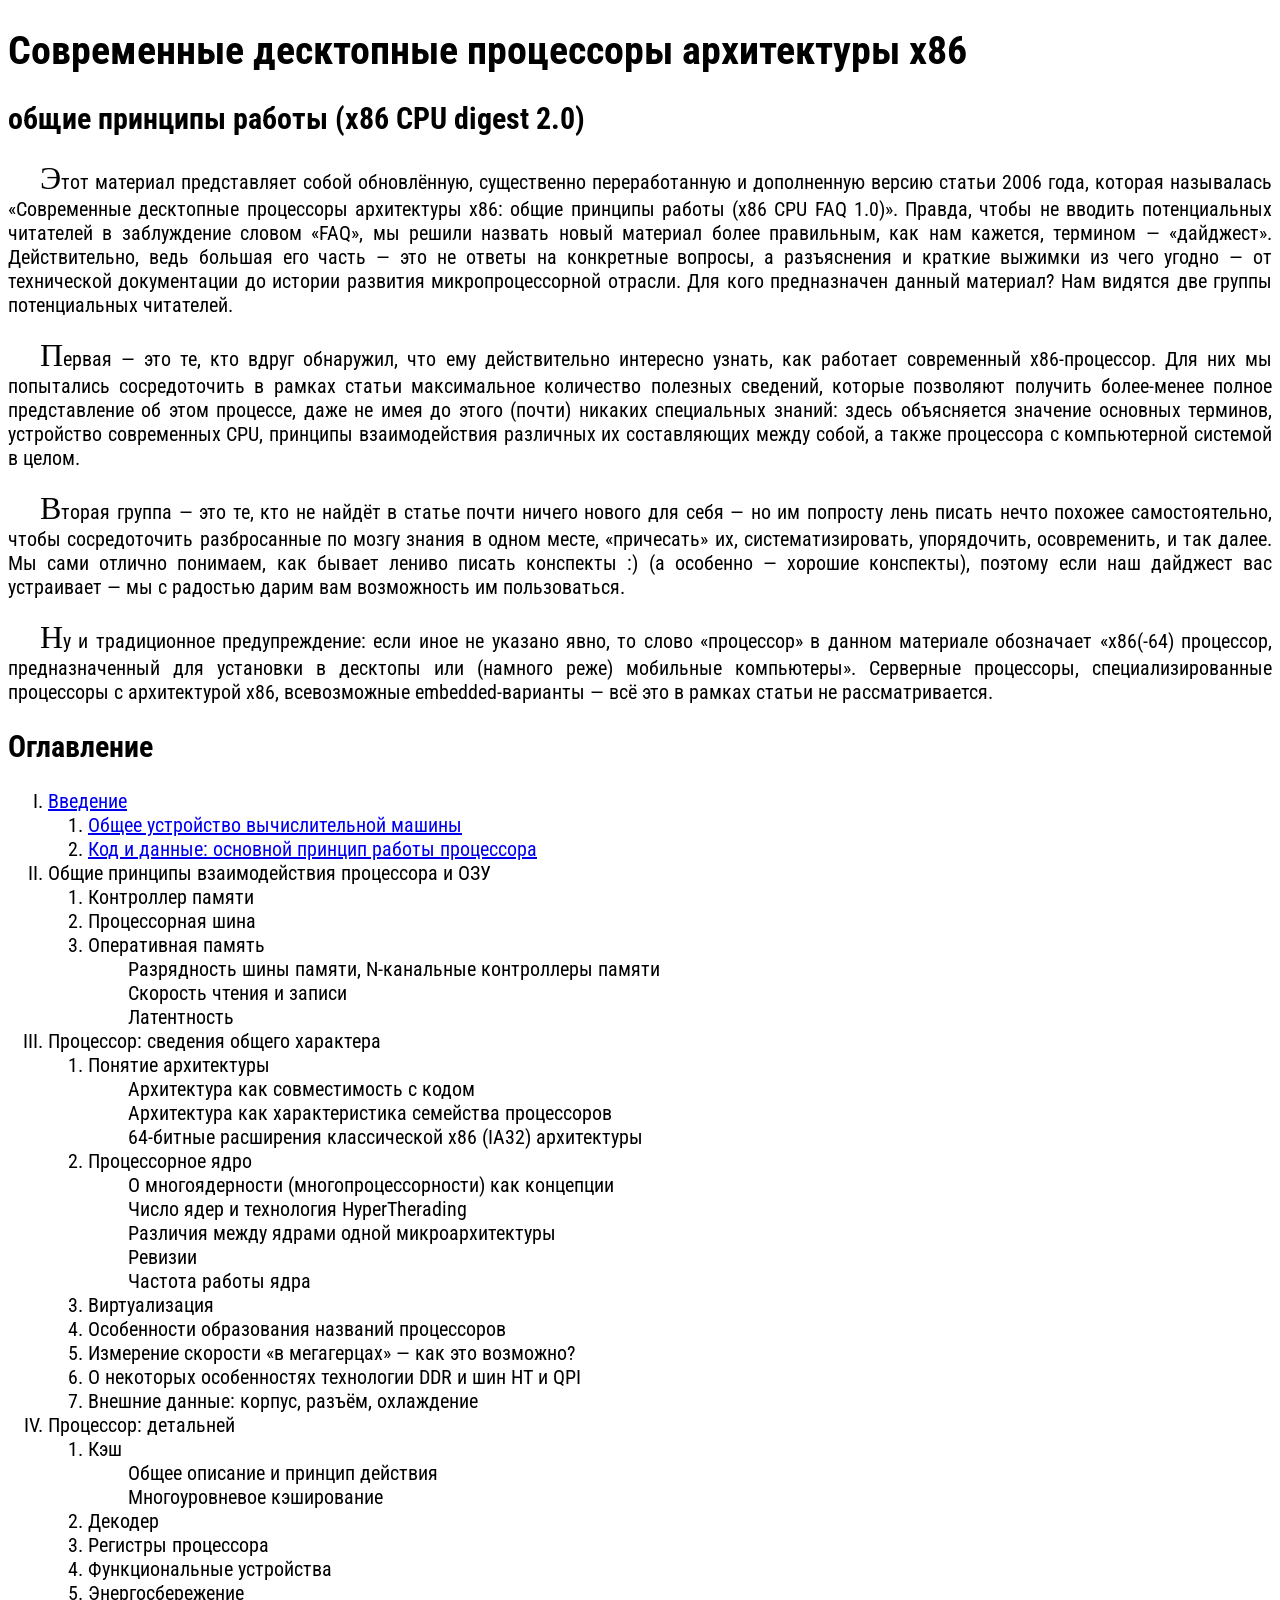
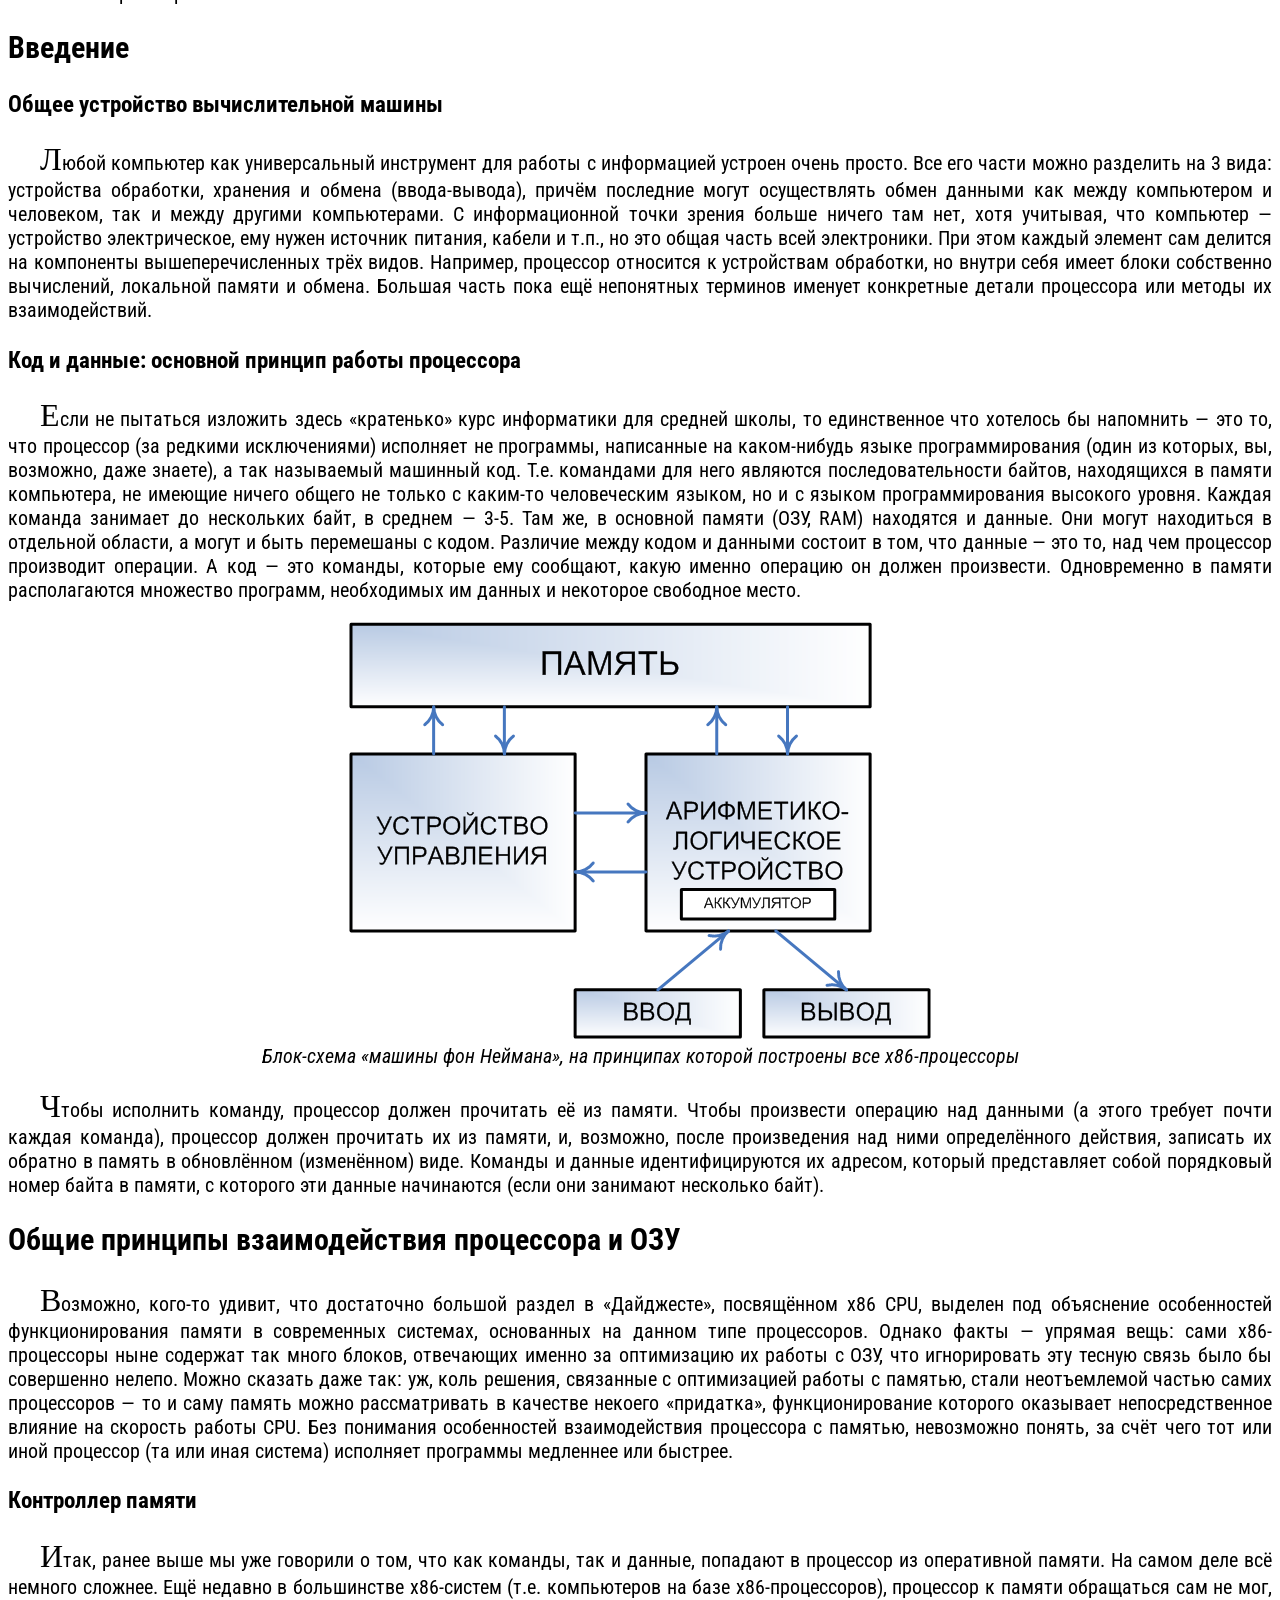
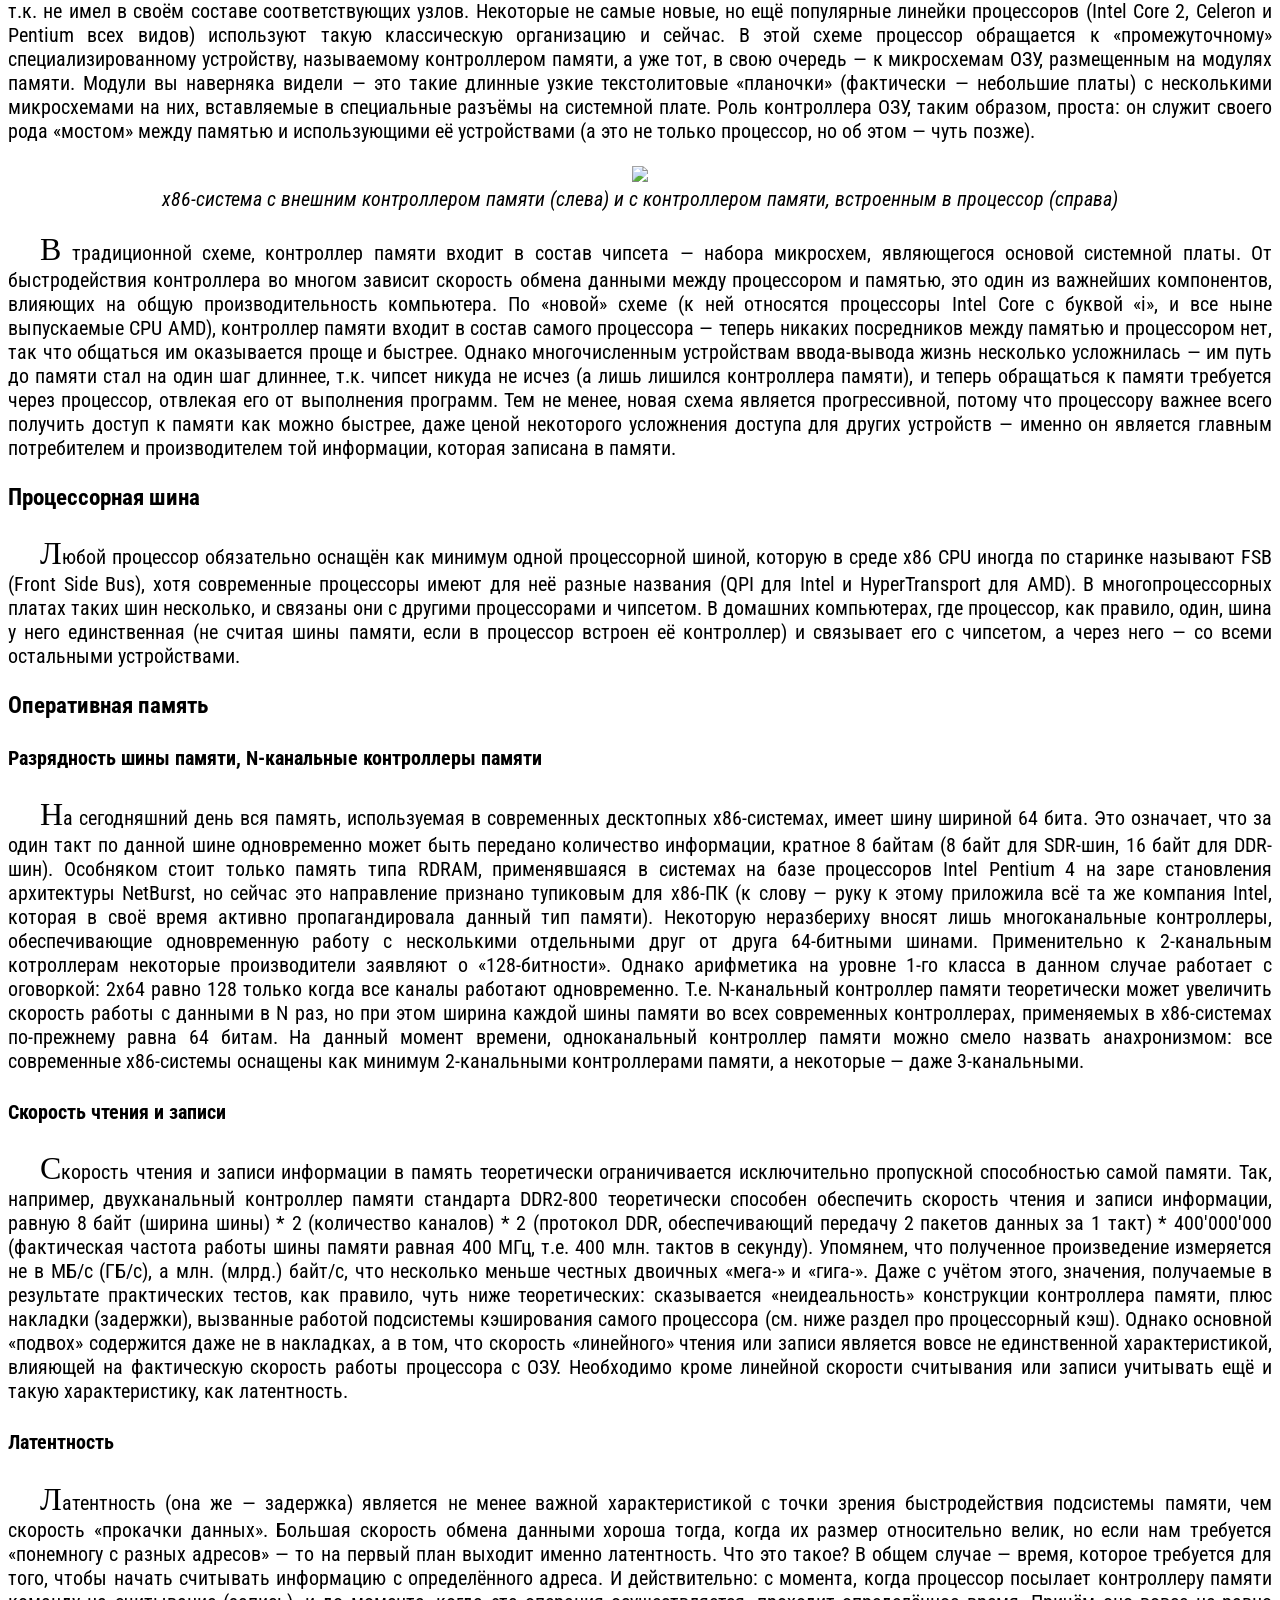
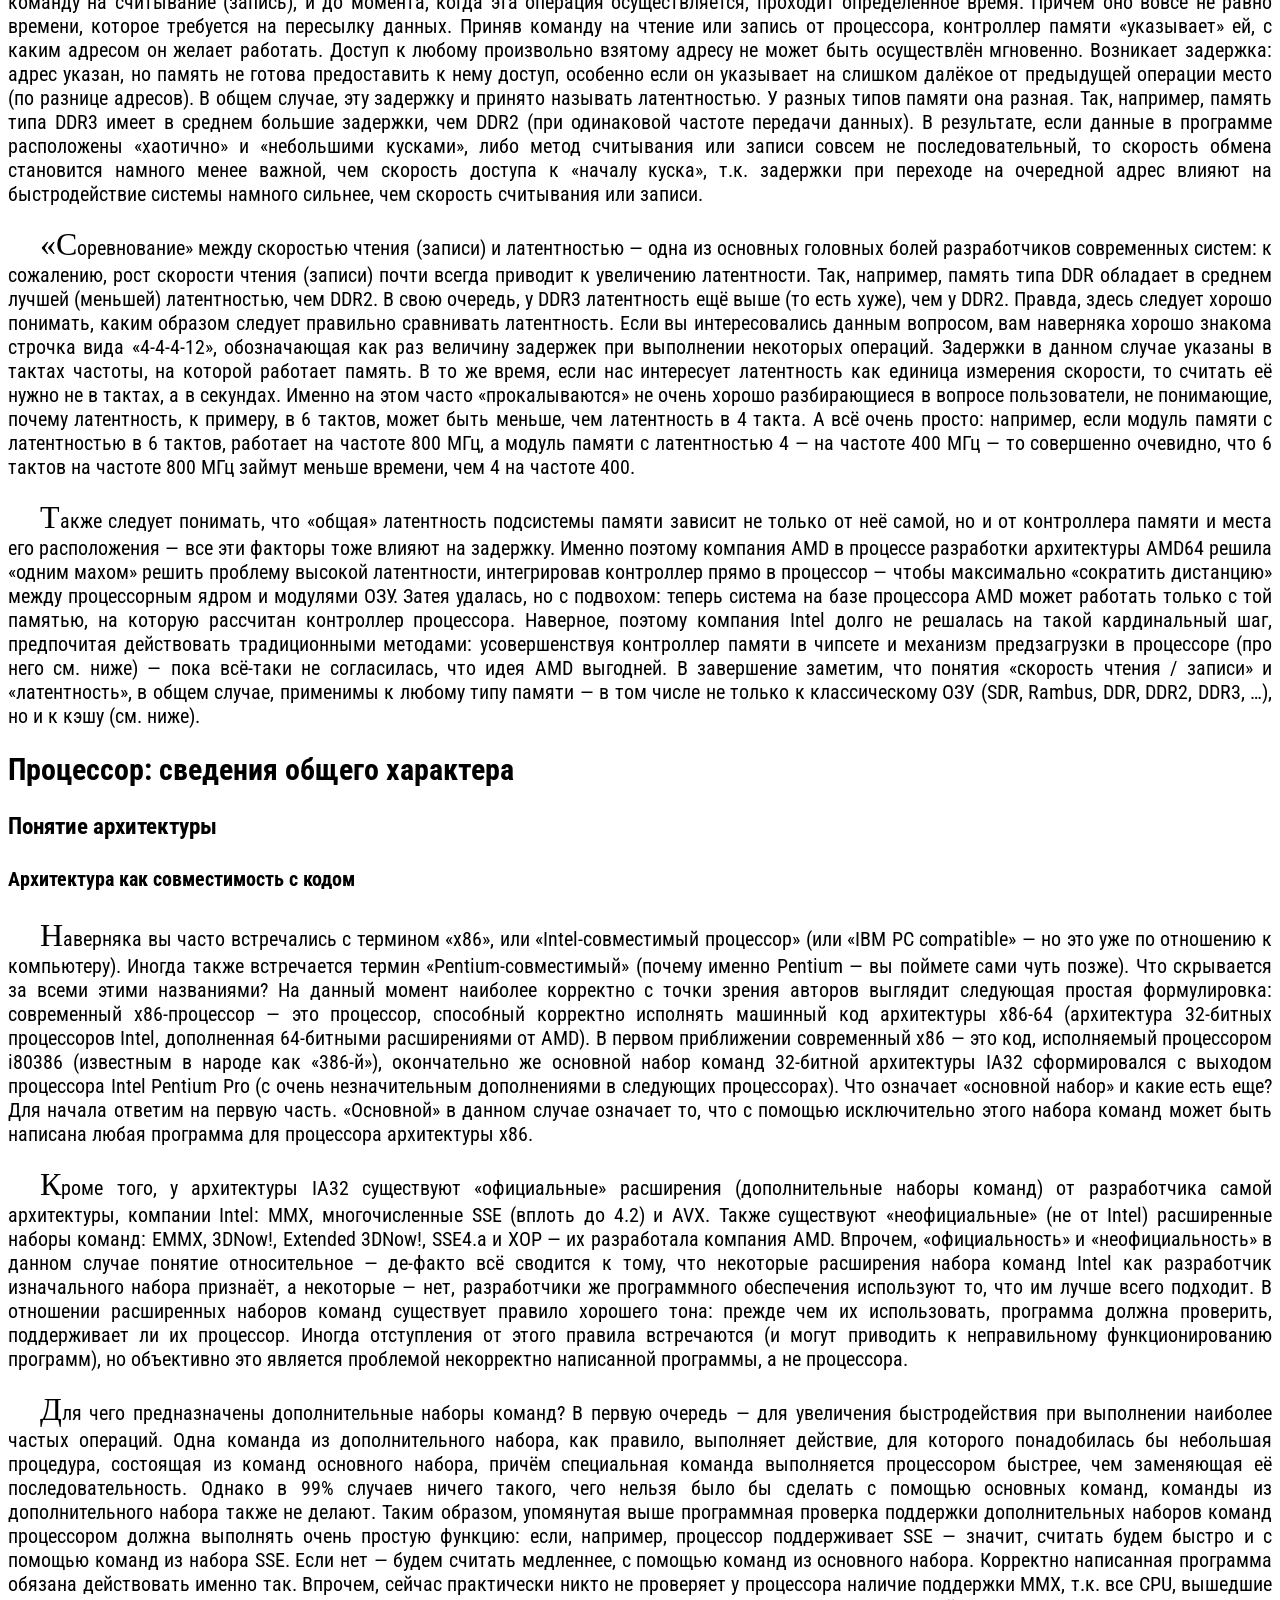
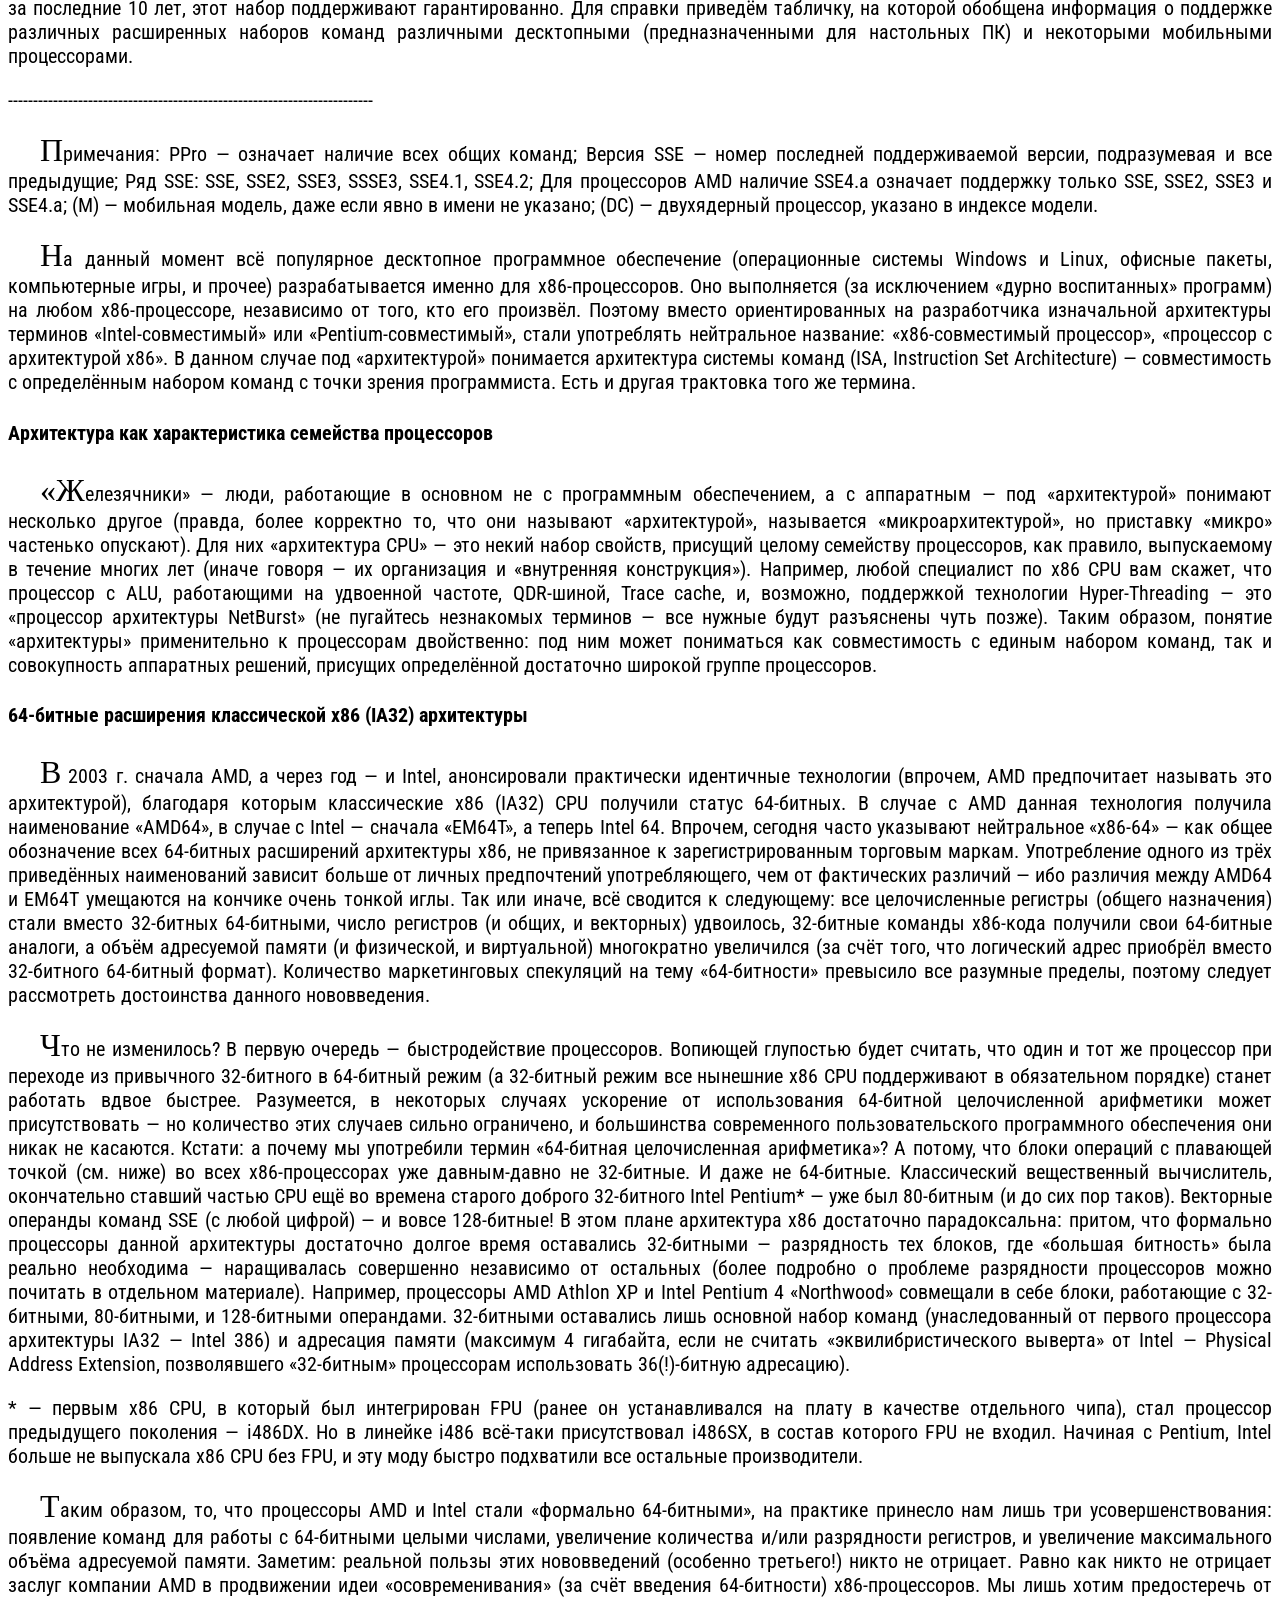
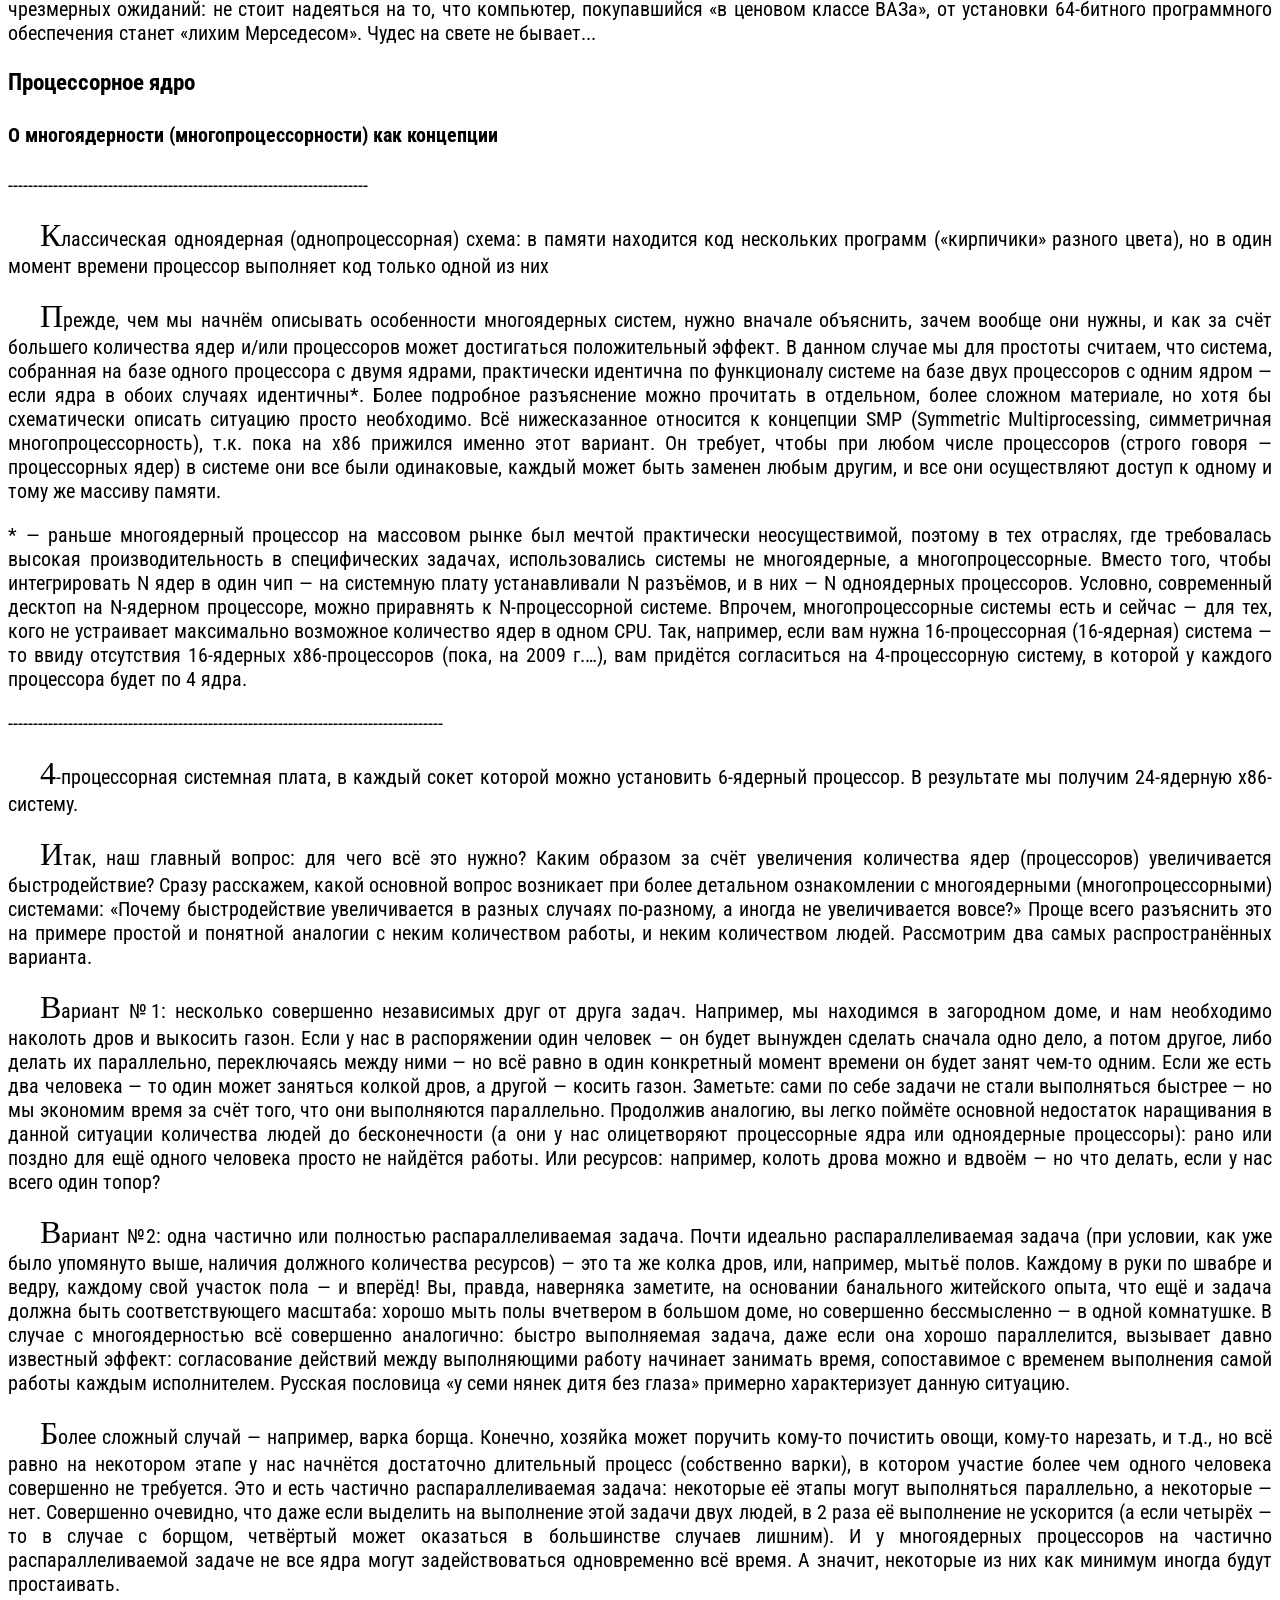
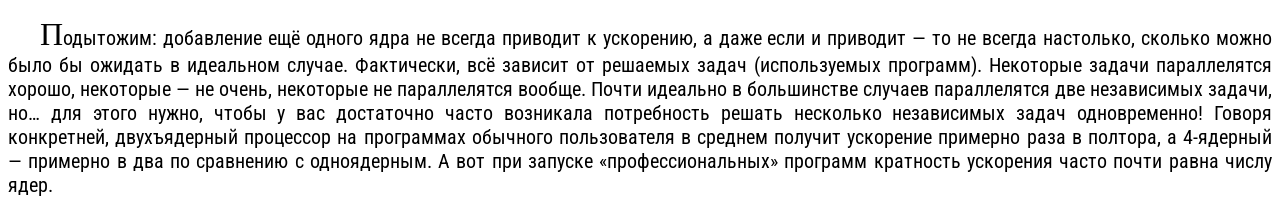
==== commit 00ebd0de: "CPU IN Progress" ====
--- a/01-CPU/cpu.html
+++ b/01-CPU/cpu.html
@@ -26,13 +26,76 @@
     <p>
         Ну и традиционное предупреждение: если иное не указано явно, то слово «процессор» в данном материале обозначает «x86(-64) процессор, предназначенный для установки в десктопы или (намного реже) мобильные компьютеры». Серверные процессоры, специализированные процессоры с архитектурой x86, всевозможные embedded-варианты — всё это в рамках статьи не рассматривается.
     </p>
-    <h2>Оглавление</h2>
-
-    <h2>Введение</h2>
-    <h3>Общее устройство вычислительной машины</h3>
+    <h2 id="table-of-contens">Оглавление</h2>
+    <ol>
+        <li><a href="#intro">Введение</a>
+            <ol>
+                <li><a href="#general-computer-architecture">Общее устройство вычислительной машины</a></li>
+                <li><a href="#code-and-data">Код и данные: основной принцип работы процессора</a></li>
+            </ol>
+        </li>
+        <li>Общие принципы взаимодействия процессора и ОЗУ
+            <ol>
+                <li>Контроллер памяти</li>
+                <li>Процессорная шина</li>
+                <li>Оперативная память
+                    <ul>
+                        <li>Разрядность шины памяти, N-канальные контроллеры памяти</li>
+                        <li>Скорость чтения и записи</li>
+                        <li>Латентность</li>
+                    </ul>
+                </li>
+            </ol>
+        </li>
+        <li>Процессор: сведения общего характера
+            <ol>
+                <li>Понятие архитектуры
+                    <ul>
+                        <li>Архитектура как совместимость с кодом</li>
+                        <li>Архитектура как характеристика семейства процессоров</li>
+                        <li>64-битные расширения классической x86 (IA32) архитектуры</li>
+                    </ul>
+                </li>
+                <li>Процессорное ядро
+                    <ul>
+                        <li>О многоядерности (многопроцессорности) как концепции</li>
+                        <li>Число ядер и технология HyperTherading</li>
+                        <li>Различия между ядрами одной микроархитектуры</li>
+                        <li>Ревизии</li>
+                        <li>Частота работы ядра</li>
+                    </ul>
+                </li>
+                <li>Виртуализация</li>
+                <li>Особенности образования названий процессоров</li>
+                <li>Измерение скорости «в мегагерцах» — как это возможно?</li>
+                <li>О некоторых особенностях технологии DDR и шин HT и QPI</li>
+                <li>Внешние данные: корпус, разъём, охлаждение</li>
+            </ol>
+        </li>
+        <li>
+            Процессор: детальней
+            <ol>
+                <li>Кэш
+                    <ul>
+                        <li>Общее описание и принцип действия</li>
+                        <li>Многоуровневое кэширование</li>
+                    </ul>
+                </li>
+                <li>Декодер</li>
+                <li>Регистры процессора</li>
+                <li>Функциональные устройства</li>
+                <li>Энергосбережение</li>
+                
+            </ol>
+        </li>
+
+    </ol>
+
+    <h2 id="intro">Введение</h2>
+    <h3 id="general-computer-architecture">Общее устройство вычислительной машины</h3>
     <p>Любой компьютер как универсальный инструмент для работы с информацией устроен очень просто. Все его части можно разделить на 3 вида: устройства обработки, хранения и обмена (ввода-вывода), причём последние могут осуществлять обмен данными как между компьютером и человеком, так и между другими компьютерами. С информационной точки зрения больше ничего там нет, хотя учитывая, что компьютер — устройство электрическое, ему нужен источник питания, кабели и т.п., но это общая часть всей электроники. При этом каждый элемент сам делится на компоненты вышеперечисленных трёх видов. Например, процессор относится к устройствам обработки, но внутри себя имеет блоки собственно вычислений, локальной памяти и обмена. Большая часть пока ещё непонятных терминов именует конкретные детали процессора или методы их взаимодействий.</p>
 
-    <h3>Код и данные: основной принцип работы процессора</h3>
+    <h3 id="code-and-data">Код и данные: основной принцип работы процессора</h3>
     <p>
         Если не пытаться изложить здесь «кратенько» курс информатики для средней школы, то единственное что хотелось бы напомнить — это то, что процессор (за редкими исключениями) исполняет не программы, написанные на каком-нибудь языке программирования (один из которых, вы, возможно, даже знаете), а так называемый машинный код. Т.е. командами для него являются последовательности байтов, находящихся в памяти компьютера, не имеющие ничего общего не только с каким-то человеческим языком, но и с языком программирования высокого уровня. Каждая команда занимает до нескольких байт, в среднем — 3-5. Там же, в основной памяти (ОЗУ, RAM) находятся и данные. Они могут находиться в отдельной области, а могут и быть перемешаны с кодом. Различие между кодом и данными состоит в том, что данные — это то, над чем процессор производит операции. А код — это команды, которые ему сообщают, какую именно операцию он должен произвести. Одновременно в памяти располагаются множество программ, необходимых им данных и некоторое свободное место.
     </p>
@@ -47,11 +110,11 @@
     <p>
         Чтобы исполнить команду, процессор должен прочитать её из памяти. Чтобы произвести операцию над данными (а этого требует почти каждая команда), процессор должен прочитать их из памяти, и, возможно, после произведения над ними определённого действия, записать их обратно в память в обновлённом (изменённом) виде. Команды и данные идентифицируются их адресом, который представляет собой порядковый номер байта в памяти, с которого эти данные начинаются (если они занимают несколько байт).
     </p>
-    <h2>Общие принципы взаимодействия процессора и ОЗУ</h2>
+    <h2 id="cpu-ram-interection">Общие принципы взаимодействия процессора и ОЗУ</h2>
     <p>
         Возможно, кого-то удивит, что достаточно большой раздел в «Дайджесте», посвящённом x86 CPU, выделен под объяснение особенностей функционирования памяти в современных системах, основанных на данном типе процессоров. Однако факты — упрямая вещь: сами x86-процессоры ныне содержат так много блоков, отвечающих именно за оптимизацию их работы с ОЗУ, что игнорировать эту тесную связь было бы совершенно нелепо. Можно сказать даже так: уж, коль решения, связанные с оптимизацией работы с памятью, стали неотъемлемой частью самих процессоров — то и саму память можно рассматривать в качестве некоего «придатка», функционирование которого оказывает непосредственное влияние на скорость работы CPU. Без понимания особенностей взаимодействия процессора с памятью, невозможно понять, за счёт чего тот или иной процессор (та или иная система) исполняет программы медленнее или быстрее.
     </p>
-    <h3>Контроллер памяти</h3>
+    <h3 id="memory-controller">Контроллер памяти</h3>
     <p>
         Итак, ранее выше мы уже говорили о том, что как команды, так и данные, попадают в процессор из оперативной памяти. На самом деле всё немного сложнее. Ещё недавно в большинстве x86-систем (т.е. компьютеров на базе x86-процессоров), процессор к памяти обращаться сам не мог, т.к. не имел в своём составе соответствующих узлов. Некоторые не самые новые, но ещё популярные линейки процессоров (Intel Core 2, Celeron и Pentium всех видов) используют такую классическую организацию и сейчас. В этой схеме процессор обращается к «промежуточному» специализированному устройству, называемому контроллером памяти, а уже тот, в свою очередь — к микросхемам ОЗУ, размещенным на модулях памяти. Модули вы наверняка видели — это такие длинные узкие текстолитовые «планочки» (фактически — небольшие платы) с несколькими микросхемами на них, вставляемые в специальные разъёмы на системной плате. Роль контроллера ОЗУ, таким образом, проста: он служит своего рода «мостом» между памятью и использующими её устройствами (а это не только процессор, но об этом — чуть позже).
     </p>
@@ -65,21 +128,21 @@
     <p>
         В традиционной схеме, контроллер памяти входит в состав чипсета — набора микросхем, являющегося основой системной платы. От быстродействия контроллера во многом зависит скорость обмена данными между процессором и памятью, это один из важнейших компонентов, влияющих на общую производительность компьютера. По «новой» схеме (к ней относятся процессоры Intel Core с буквой «i», и все ныне выпускаемые CPU AMD), контроллер памяти входит в состав самого процессора — теперь никаких посредников между памятью и процессором нет, так что общаться им оказывается проще и быстрее. Однако многочисленным устройствам ввода-вывода жизнь несколько усложнилась — им путь до памяти стал на один шаг длиннее, т.к. чипсет никуда не исчез (а лишь лишился контроллера памяти), и теперь обращаться к памяти требуется через процессор, отвлекая его от выполнения программ. Тем не менее, новая схема является прогрессивной, потому что процессору важнее всего получить доступ к памяти как можно быстрее, даже ценой некоторого усложнения доступа для других устройств — именно он является главным потребителем и производителем той информации, которая записана в памяти.
     </p>
-    <h3>Процессорная шина</h3>
+    <h3 id="fsb">Процессорная шина</h3>
     <p>
         Любой процессор обязательно оснащён как минимум одной процессорной шиной, которую в среде x86 CPU иногда по старинке называют FSB (Front Side Bus), хотя современные процессоры имеют для неё разные названия (QPI для Intel и HyperTransport для AMD). В многопроцессорных платах таких шин несколько, и связаны они с другими процессорами и чипсетом. В домашних компьютерах, где процессор, как правило, один, шина у него единственная (не считая шины памяти, если в процессор встроен её контроллер) и связывает его с чипсетом, а через него — со всеми остальными устройствами.
     </p>
-    <h3>Оперативная память</h3>
+    <h3 id="ram">Оперативная память</h3>
     
-        <h4>Разрядность шины памяти, N-канальные контроллеры памяти</h4>
+        <h4 id="fsb-capacity">Разрядность шины памяти, N-канальные контроллеры памяти</h4>
     <p>
         На сегодняшний день вся память, используемая в современных десктопных x86-системах, имеет шину шириной 64 бита. Это означает, что за один такт по данной шине одновременно может быть передано количество информации, кратное 8 байтам (8 байт для SDR-шин, 16 байт для DDR-шин). Особняком стоит только память типа RDRAM, применявшаяся в системах на базе процессоров Intel Pentium 4 на заре становления архитектуры NetBurst, но сейчас это направление признано тупиковым для x86-ПК (к слову — руку к этому приложила всё та же компания Intel, которая в своё время активно пропагандировала данный тип памяти). Некоторую неразбериху вносят лишь многоканальные контроллеры, обеспечивающие одновременную работу с несколькими отдельными друг от друга 64-битными шинами. Применительно к 2-канальным котроллерам некоторые производители заявляют о «128-битности». Однако арифметика на уровне 1-го класса в данном случае работает с оговоркой: 2x64 равно 128 только когда все каналы работают одновременно. Т.е. N-канальный контроллер памяти теоретически может увеличить скорость работы с данными в N раз, но при этом ширина каждой шины памяти во всех современных контроллерах, применяемых в x86-системах по-прежнему равна 64 битам. На данный момент времени, одноканальный контроллер памяти можно смело назвать анахронизмом: все современные x86-системы оснащены как минимум 2-канальными контроллерами памяти, а некоторые — даже 3-канальными.
     </p>
-    <h4>Скорость чтения и записи</h4>
+    <h4 id="speed">Скорость чтения и записи</h4>
     <p>
         Скорость чтения и записи информации в память теоретически ограничивается исключительно пропускной способностью самой памяти. Так, например, двухканальный контроллер памяти стандарта DDR2-800 теоретически способен обеспечить скорость чтения и записи информации, равную 8 байт (ширина шины) * 2 (количество каналов) * 2 (протокол DDR, обеспечивающий передачу 2 пакетов данных за 1 такт) * 400'000'000 (фактическая частота работы шины памяти равная 400 МГц, т.е. 400 млн. тактов в секунду). Упомянем, что полученное произведение измеряется не в МБ/с (ГБ/с), а млн. (млрд.) байт/с, что несколько меньше честных двоичных «мега-» и «гига-». Даже с учётом этого, значения, получаемые в результате практических тестов, как правило, чуть ниже теоретических: сказывается «неидеальность» конструкции контроллера памяти, плюс накладки (задержки), вызванные работой подсистемы кэширования самого процессора (см. ниже раздел про процессорный кэш). Однако основной «подвох» содержится даже не в накладках, а в том, что скорость «линейного» чтения или записи является вовсе не единственной характеристикой, влияющей на фактическую скорость работы процессора с ОЗУ. Необходимо кроме линейной скорости считывания или записи учитывать ещё и такую характеристику, как латентность.
     </p>
-    <h4>Латентность</h4>
+    <h4 id="latency">Латентность</h4>
     <p>
         Латентность (она же — задержка) является не менее важной характеристикой с точки зрения быстродействия подсистемы памяти, чем скорость «прокачки данных». Большая скорость обмена данными хороша тогда, когда их размер относительно велик, но если нам требуется «понемногу с разных адресов» — то на первый план выходит именно латентность. Что это такое? В общем случае — время, которое требуется для того, чтобы начать считывать информацию с определённого адреса. И действительно: с момента, когда процессор посылает контроллеру памяти команду на считывание (запись), и до момента, когда эта операция осуществляется, проходит определённое время. Причём оно вовсе не равно времени, которое требуется на пересылку данных. Приняв команду на чтение или запись от процессора, контроллер памяти «указывает» ей, с каким адресом он желает работать. Доступ к любому произвольно взятому адресу не может быть осуществлён мгновенно. Возникает задержка: адрес указан, но память не готова предоставить к нему доступ, особенно если он указывает на слишком далёкое от предыдущей операции место (по разнице адресов). В общем случае, эту задержку и принято называть латентностью. У разных типов памяти она разная. Так, например, память типа DDR3 имеет в среднем большие задержки, чем DDR2 (при одинаковой частоте передачи данных). В результате, если данные в программе расположены «хаотично» и «небольшими кусками», либо метод считывания или записи совсем не последовательный, то скорость обмена становится намного менее важной, чем скорость доступа к «началу куска», т.к. задержки при переходе на очередной адрес влияют на быстродействие системы намного сильнее, чем скорость считывания или записи.
     </p>
--- a/01-CPU/cpu.css
+++ b/01-CPU/cpu.css
@@ -21,4 +21,17 @@
 figcaption
 {
     font-style:italic;
-}+}
+
+ol
+{
+    list-style:upper-roman;
+}
+ol ol
+{
+    list-style:decimal;
+}
+ol ul
+{
+ list-style:none;
+}
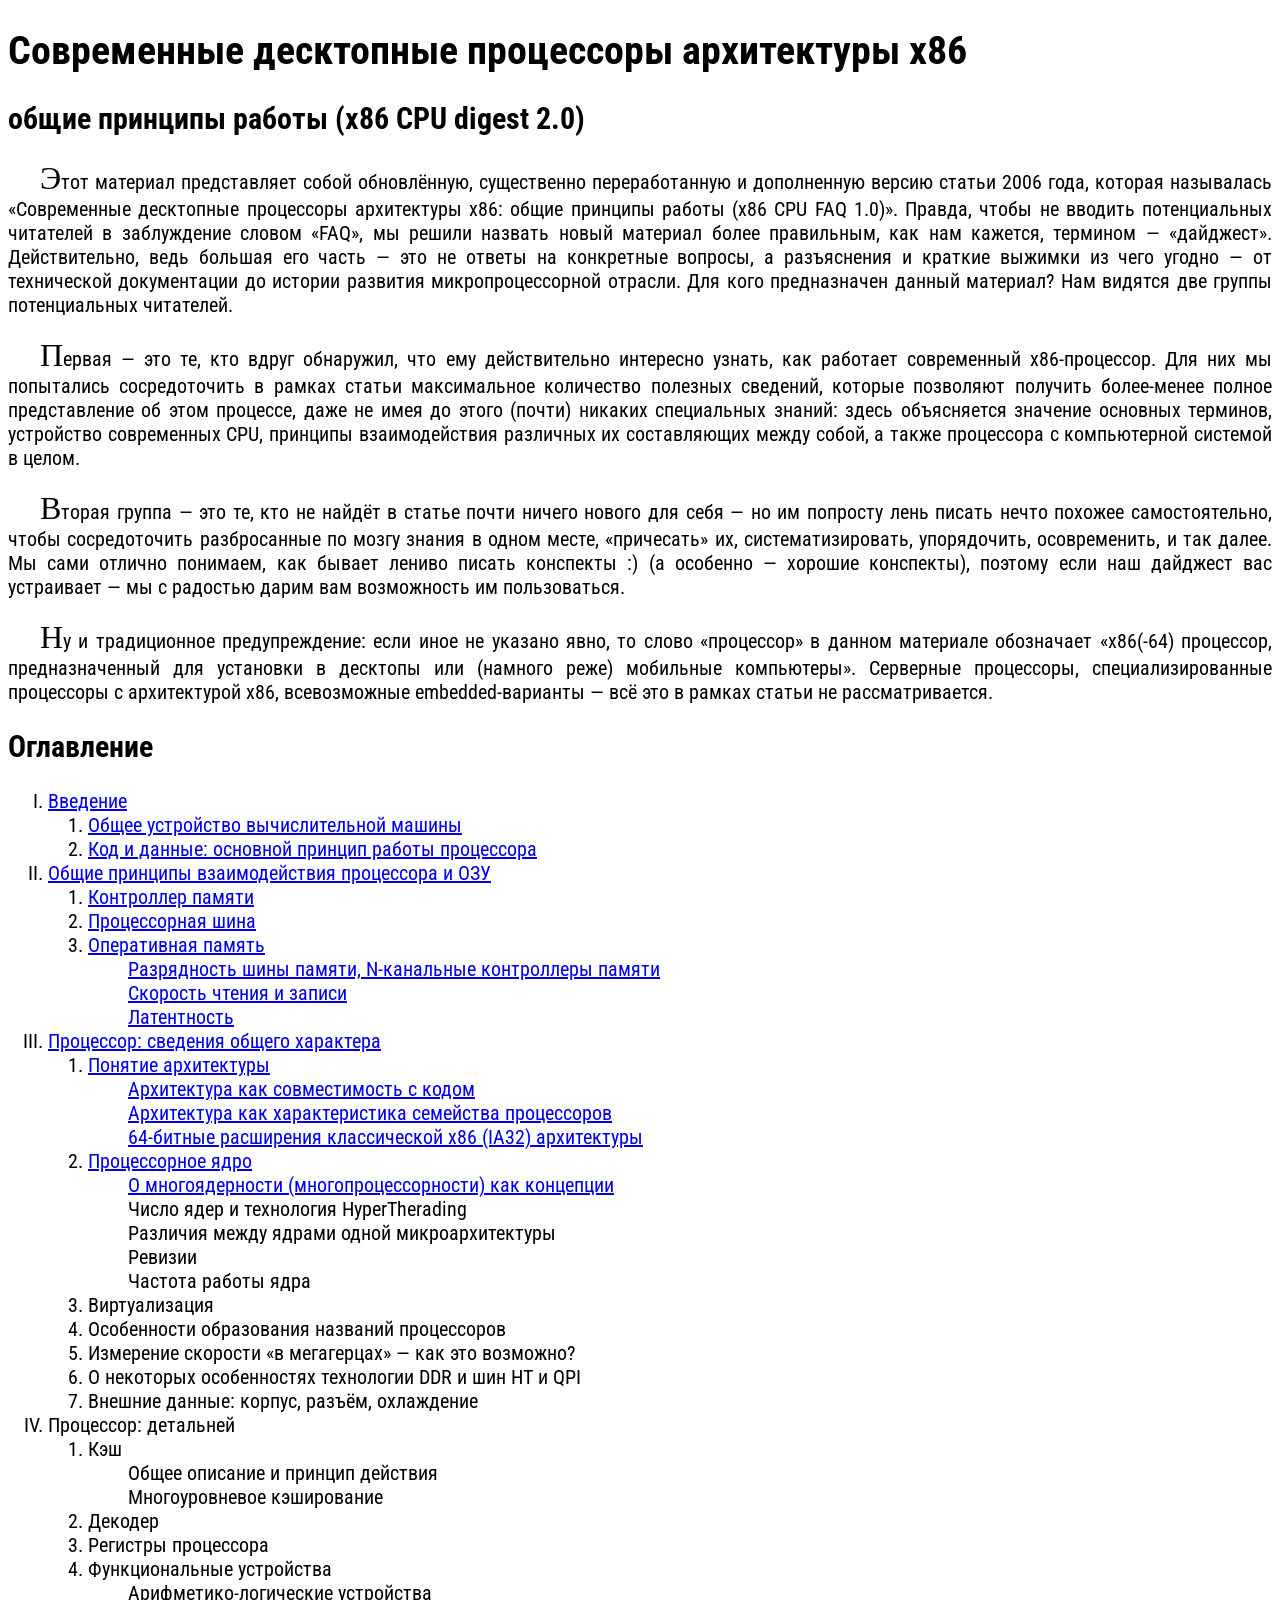
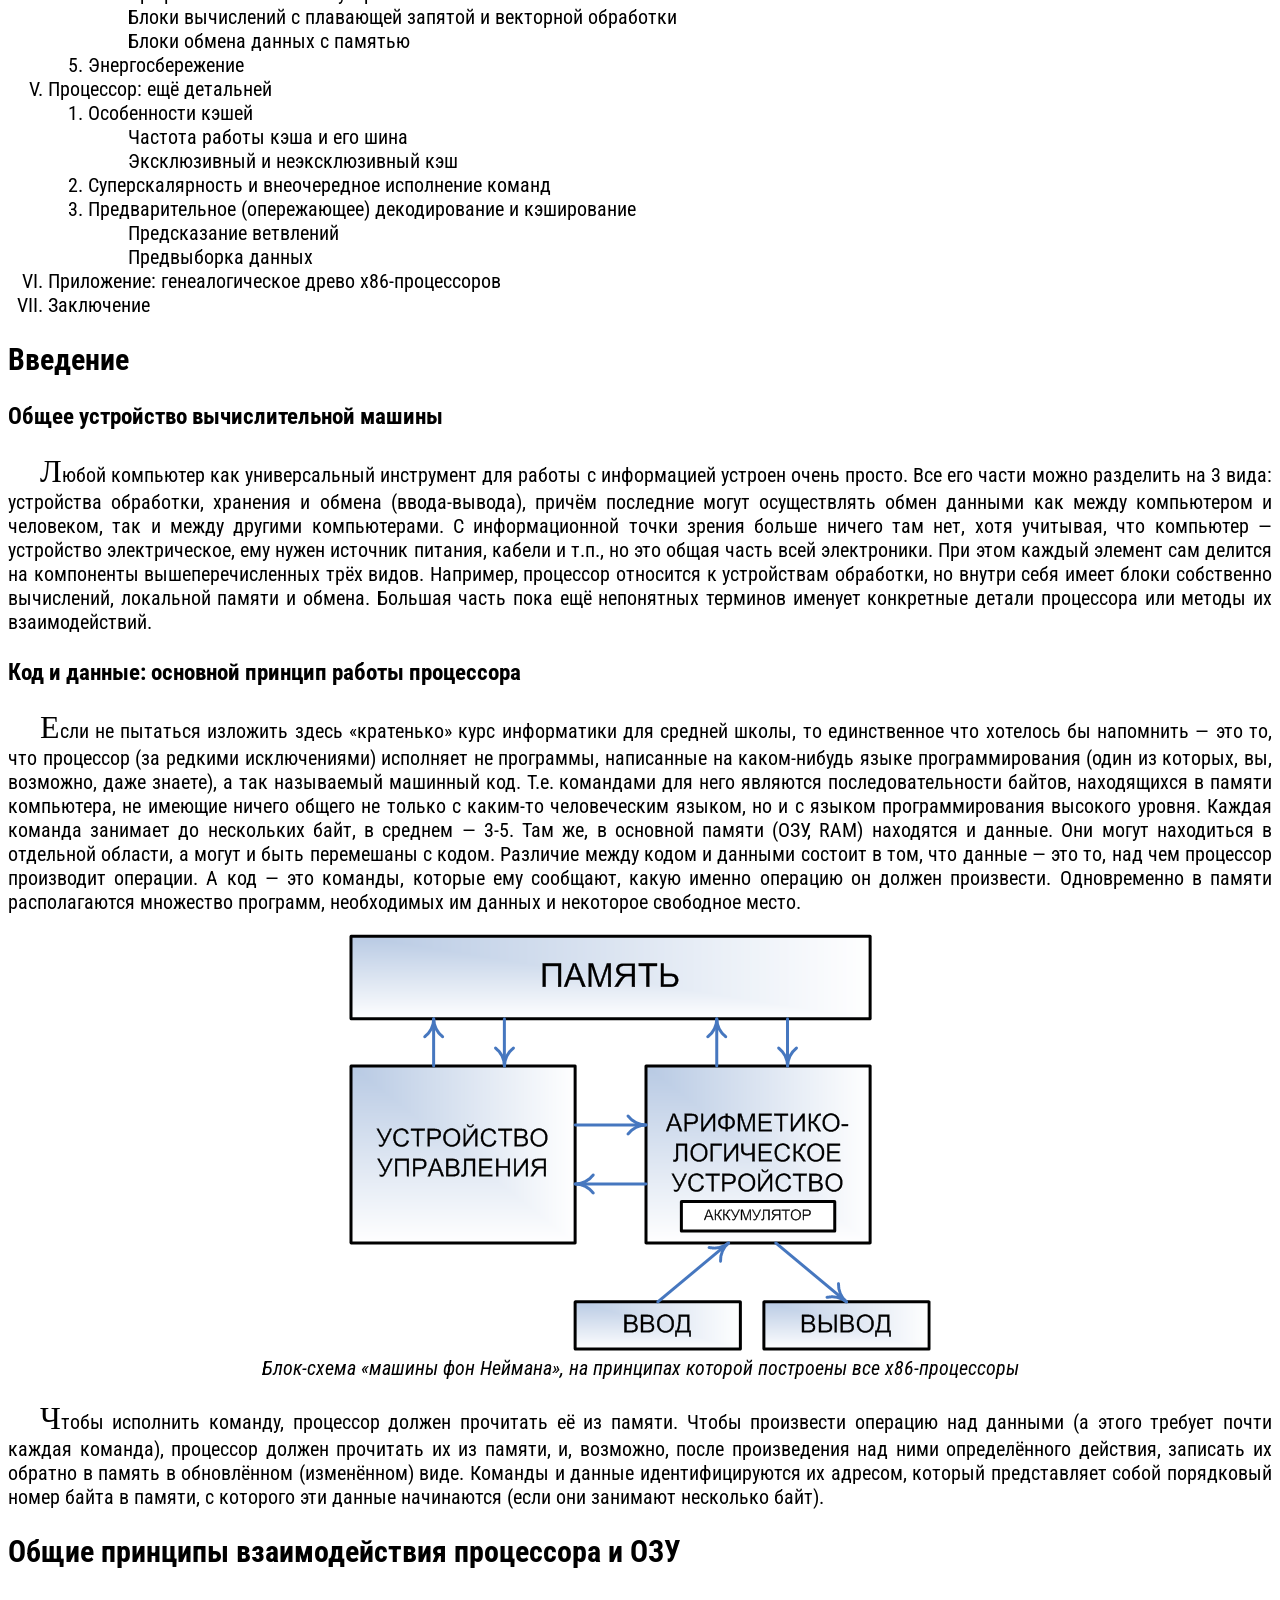
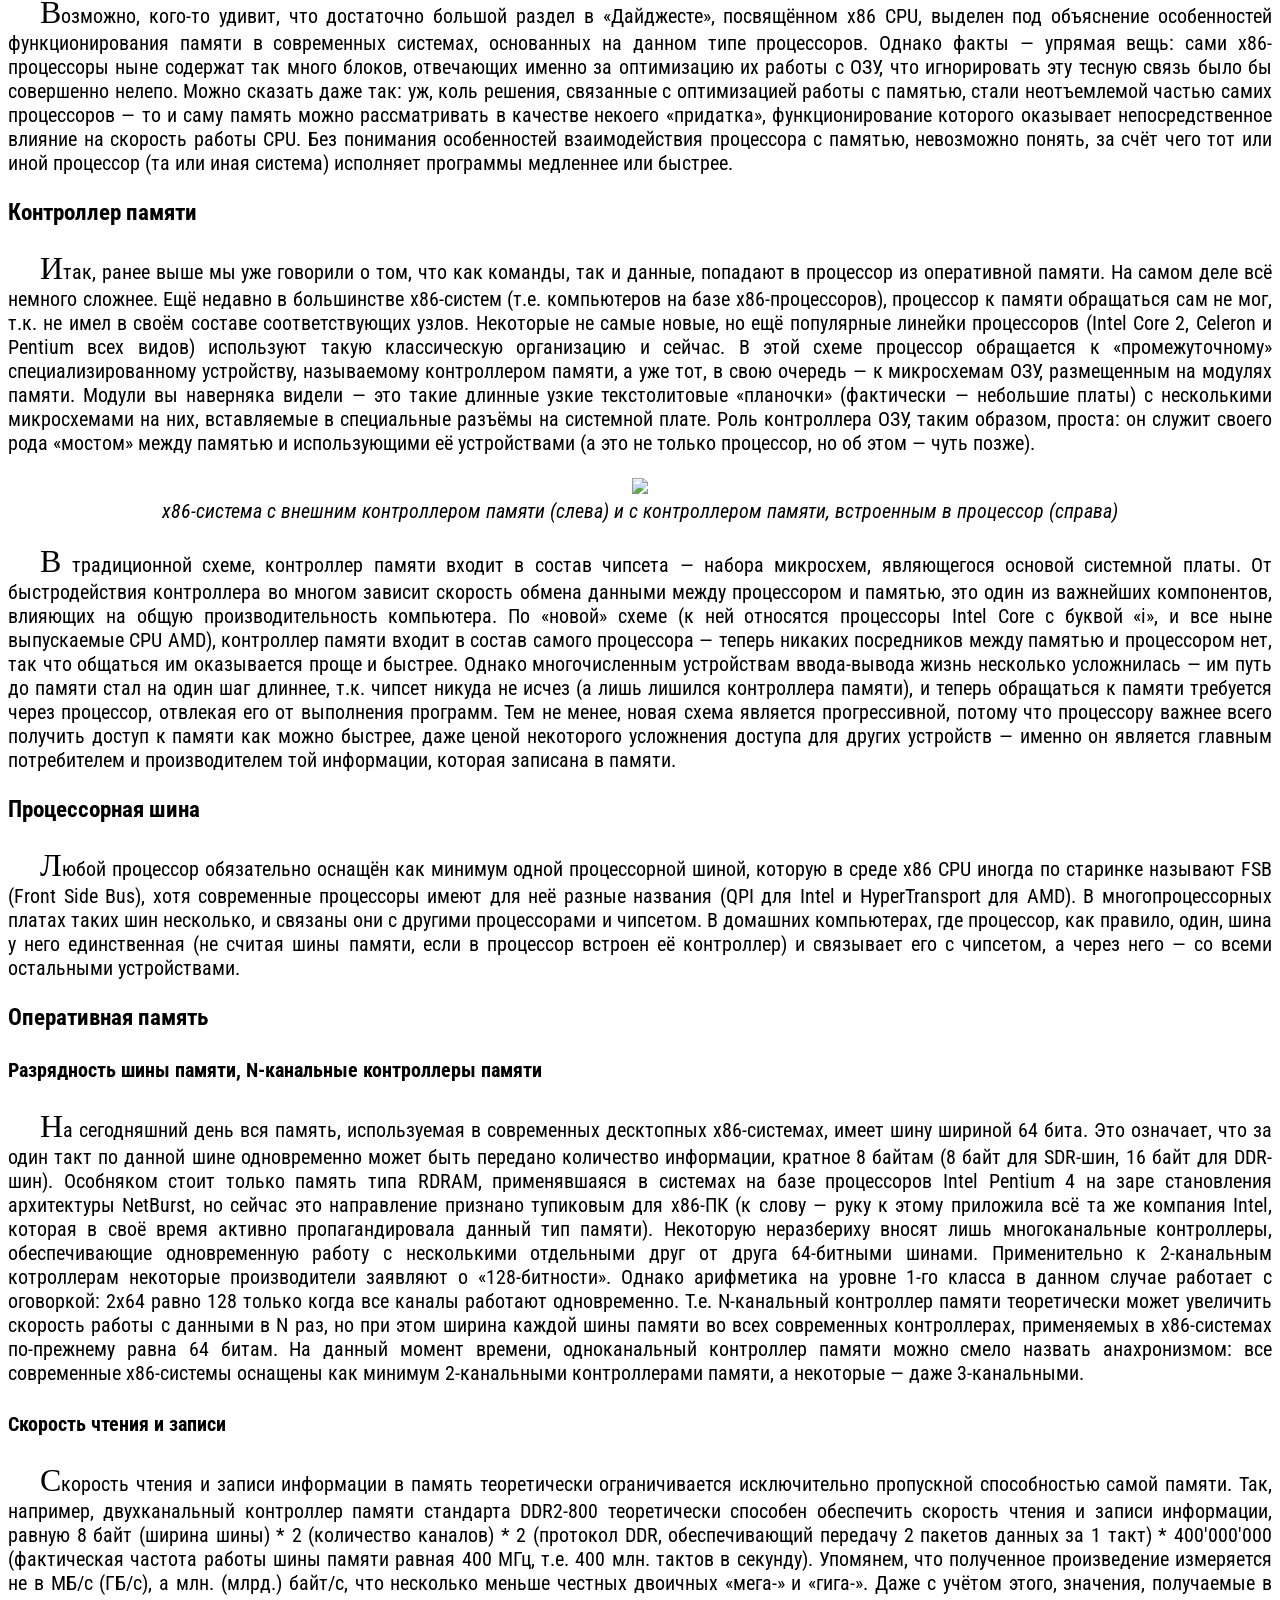
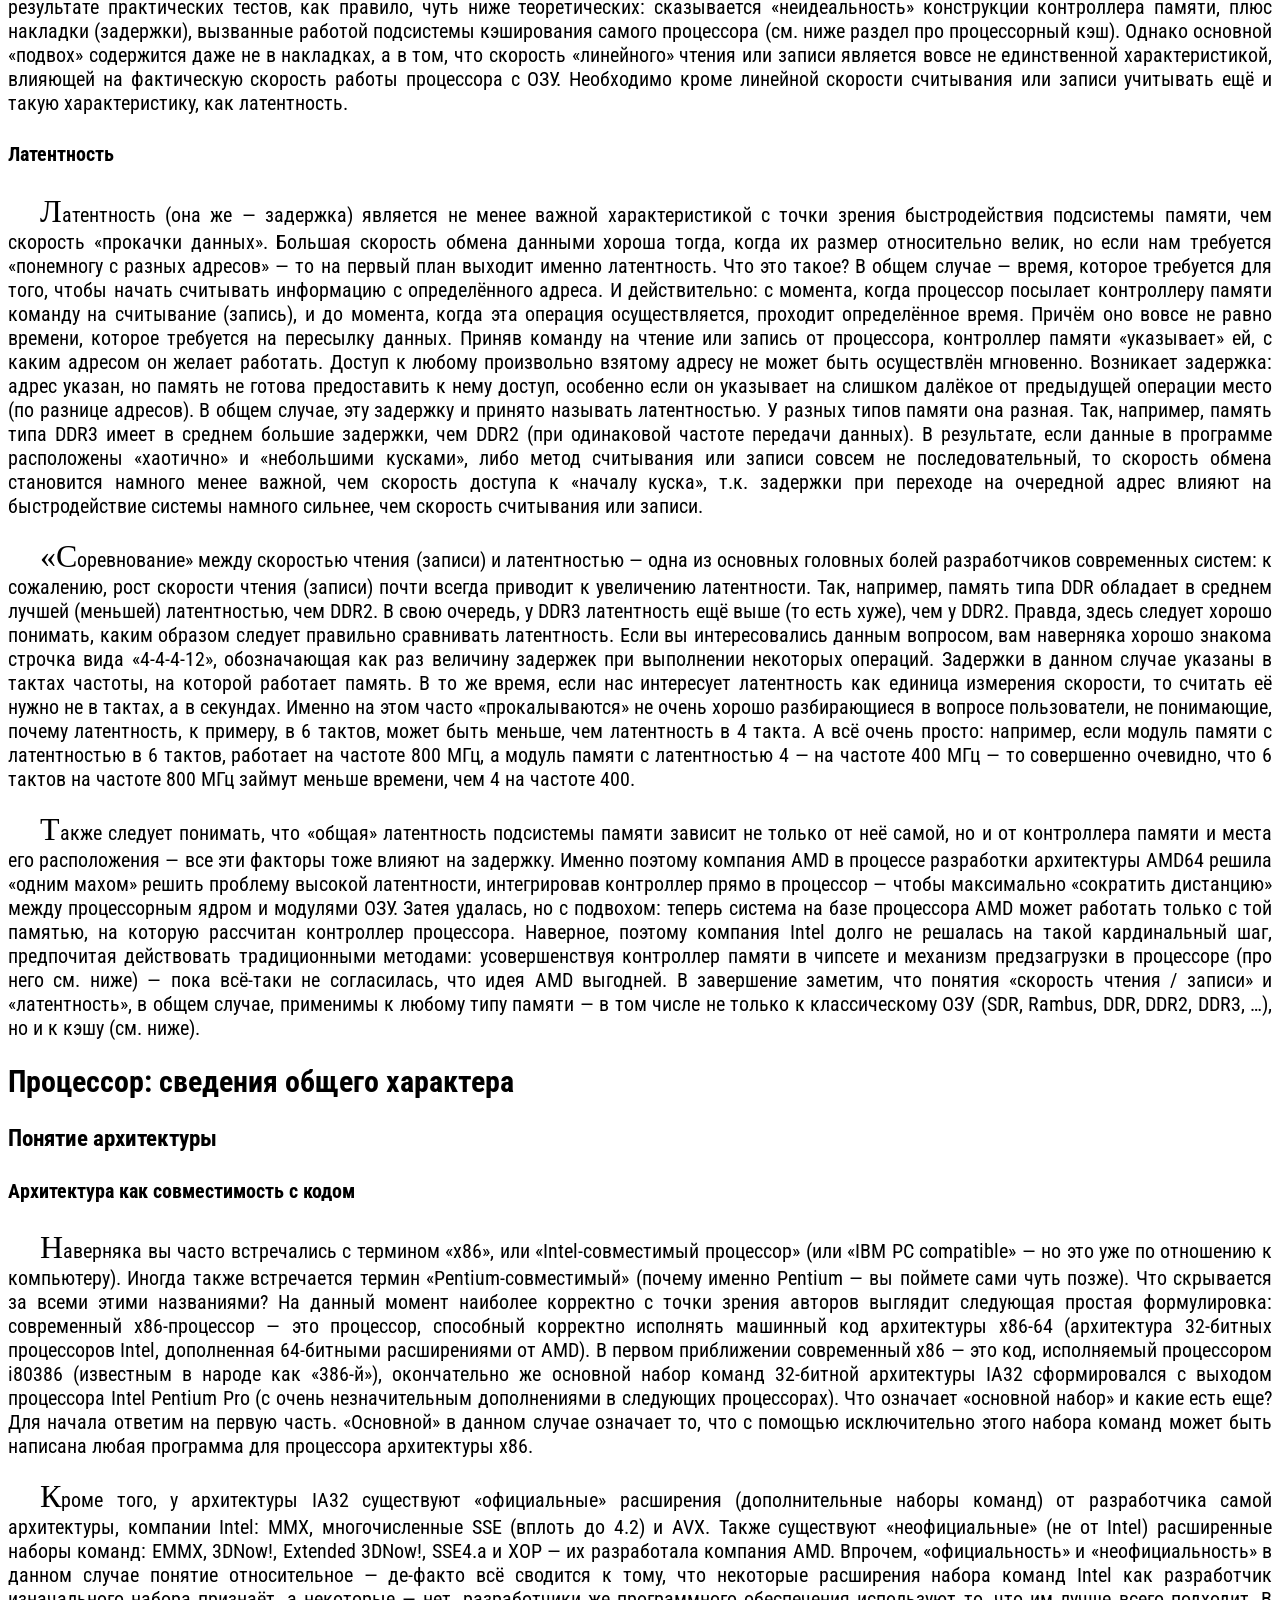
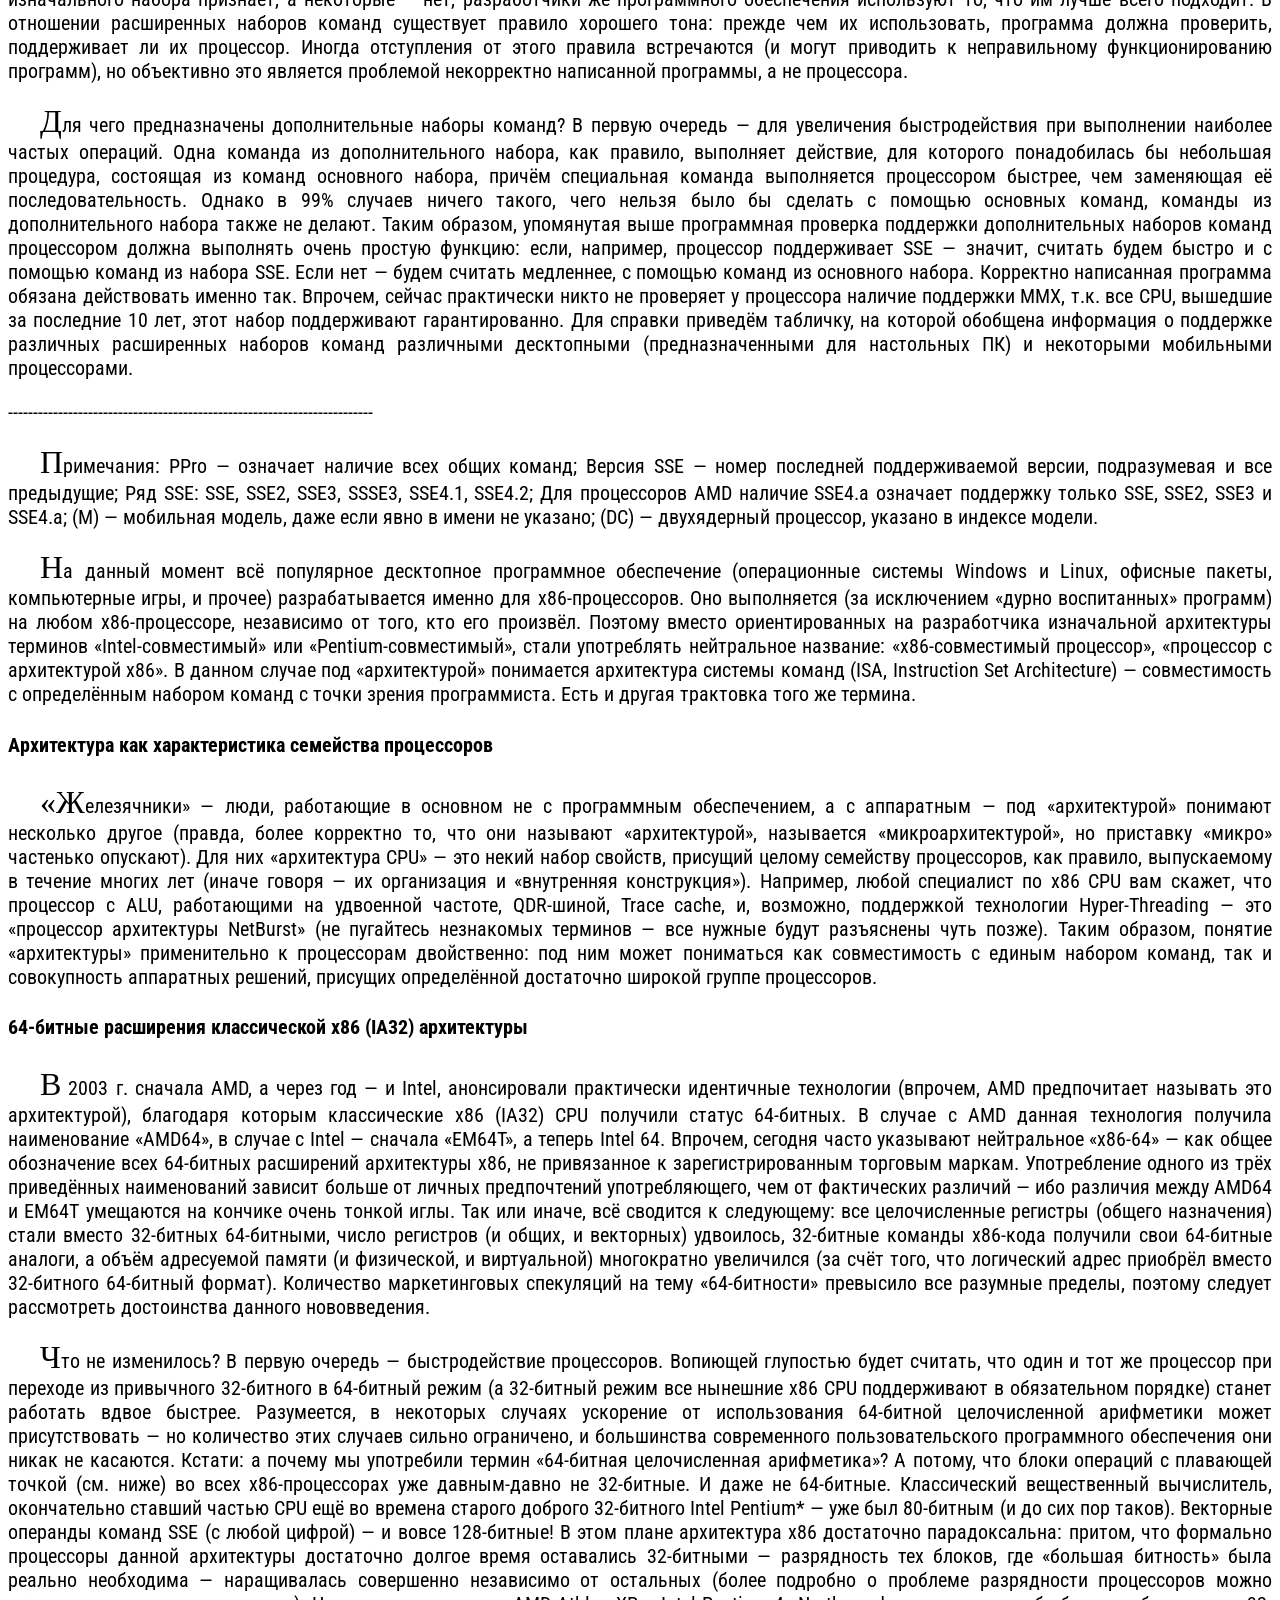
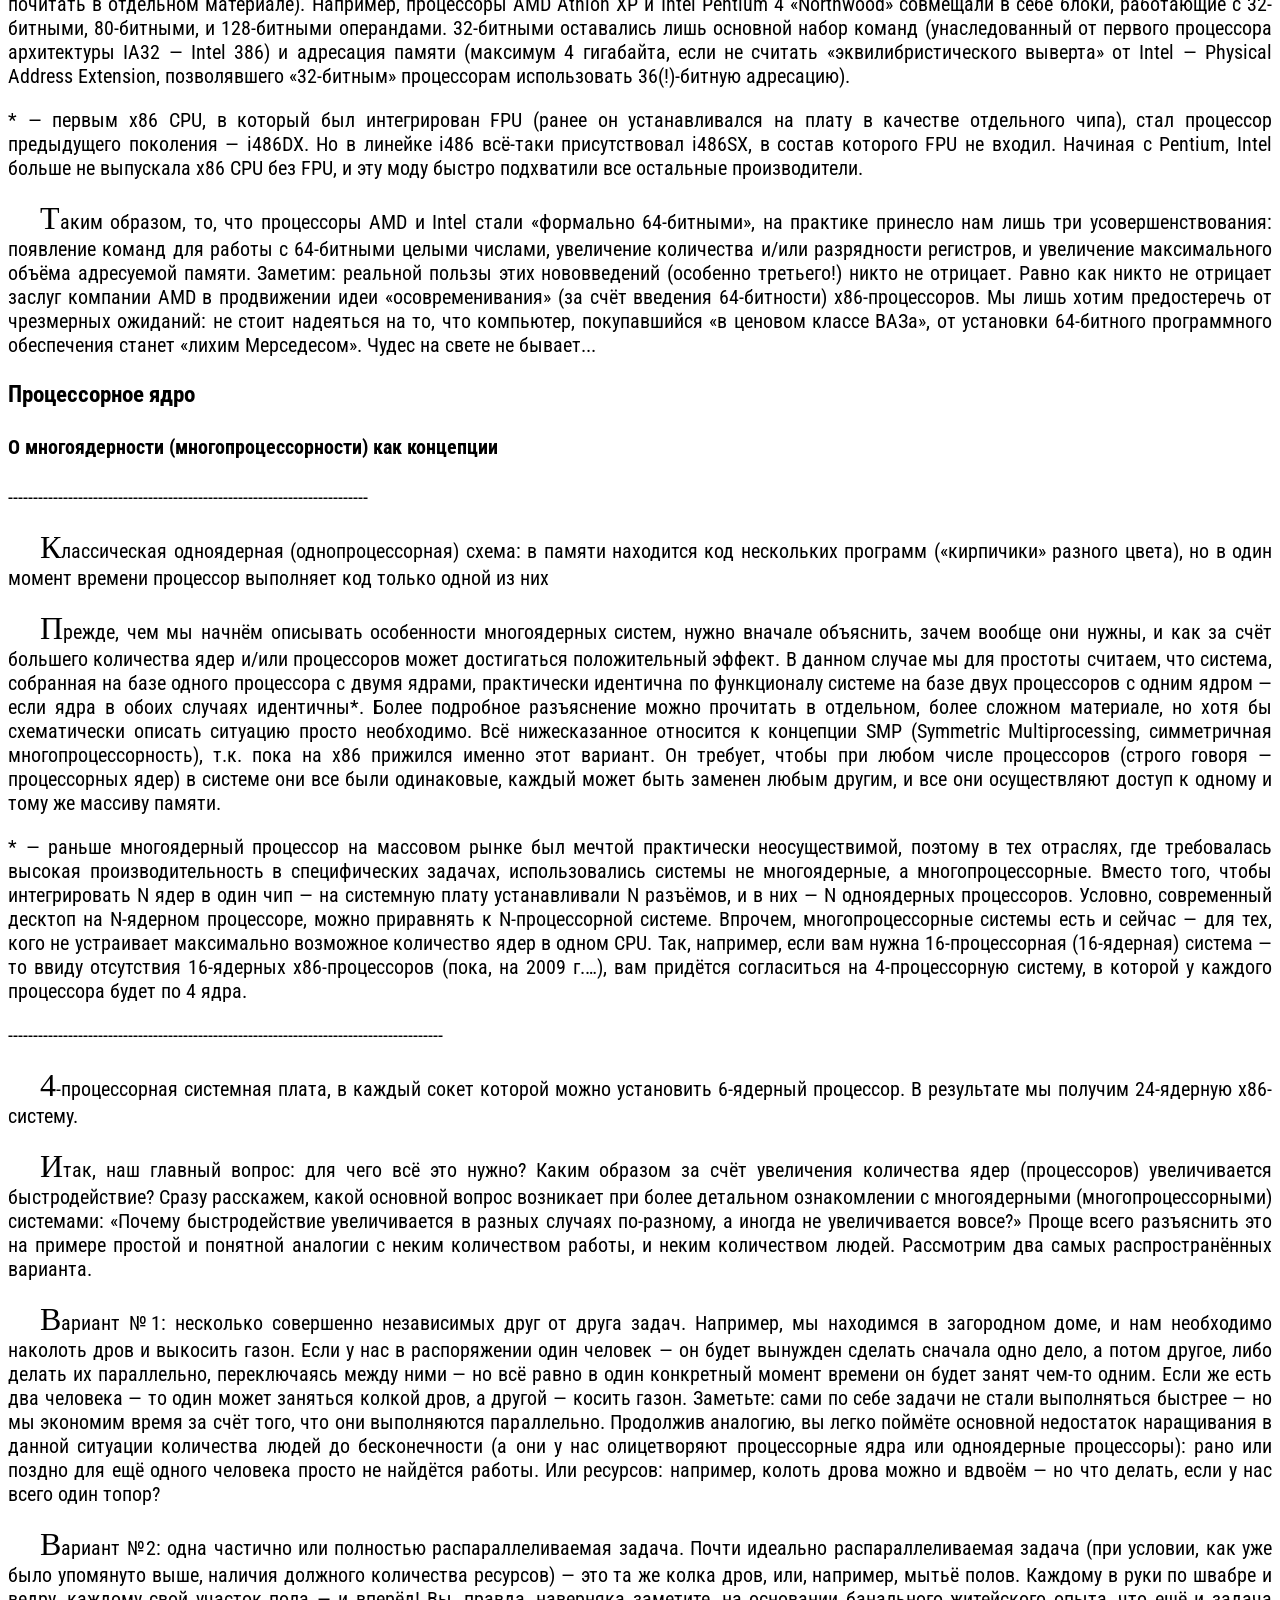
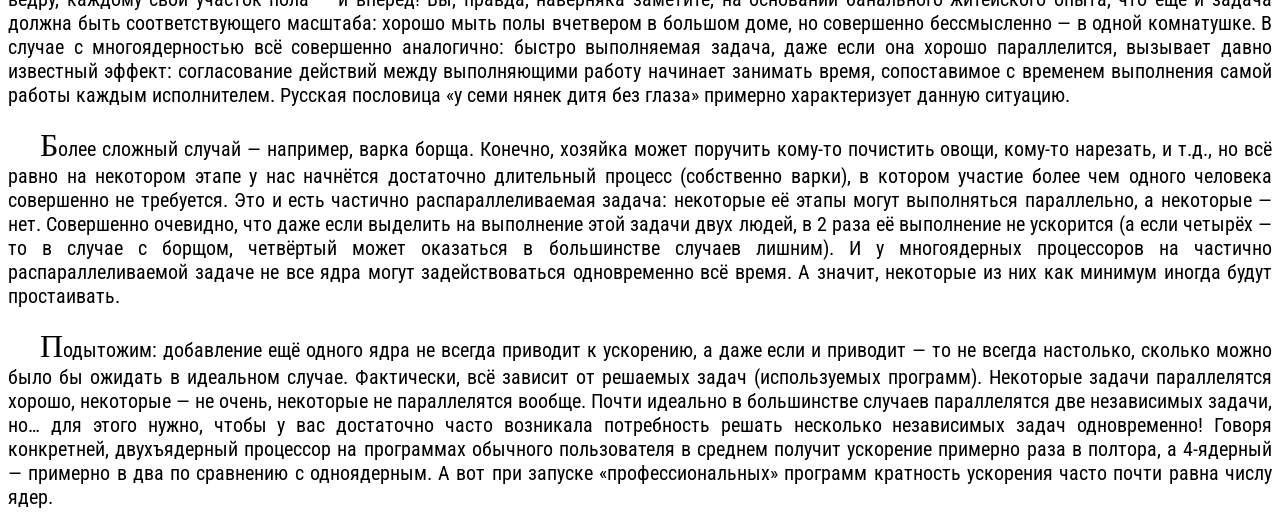
==== commit 2bbc7c9a: "Table of contents DONE" ====
--- a/01-CPU/cpu.html
+++ b/01-CPU/cpu.html
@@ -34,31 +34,31 @@
                 <li><a href="#code-and-data">Код и данные: основной принцип работы процессора</a></li>
             </ol>
         </li>
-        <li>Общие принципы взаимодействия процессора и ОЗУ
-            <ol>
-                <li>Контроллер памяти</li>
-                <li>Процессорная шина</li>
-                <li>Оперативная память
-                    <ul>
-                        <li>Разрядность шины памяти, N-канальные контроллеры памяти</li>
-                        <li>Скорость чтения и записи</li>
-                        <li>Латентность</li>
-                    </ul>
-                </li>
-            </ol>
-        </li>
-        <li>Процессор: сведения общего характера
-            <ol>
-                <li>Понятие архитектуры
-                    <ul>
-                        <li>Архитектура как совместимость с кодом</li>
-                        <li>Архитектура как характеристика семейства процессоров</li>
-                        <li>64-битные расширения классической x86 (IA32) архитектуры</li>
-                    </ul>
-                </li>
-                <li>Процессорное ядро
-                    <ul>
-                        <li>О многоядерности (многопроцессорности) как концепции</li>
+        <li><a href="#cpu-ram-interection">Общие принципы взаимодействия процессора и ОЗУ</a>
+            <ol>
+                <li><a href="#memory-controller">Контроллер памяти</a></li>
+                <li><a href="#fsb">Процессорная шина</a></li>
+                <li><a href="#ram">Оперативная память</a>
+                    <ul>
+                        <li><a href="#fsb-capacity">Разрядность шины памяти, N-канальные контроллеры памяти</a></li>
+                        <li><a href="#speed">Скорость чтения и записи</a></li>
+                        <li><a href="#latency">Латентность</a></li>
+                    </ul>
+                </li>
+            </ol>
+        </li>
+        <li><a href="#cpu">Процессор: сведения общего характера</a>
+            <ol>
+                <li><a href="#arg">Понятие архитектуры</a>
+                    <ul>
+                        <li><a href="#arg and code">Архитектура как совместимость с кодом</a></li>
+                        <li><a href="#arg and cpu">Архитектура как характеристика семейства процессоров</a></li>
+                        <li><a href="#bit and arg">64-битные расширения классической x86 (IA32) архитектуры</a></li>
+                    </ul>
+                </li>
+                <li><a href="#cpu core">Процессорное ядро</a>
+                    <ul>
+                        <li><a href="#lots of cores cpu">О многоядерности (многопроцессорности) как концепции</a></li>
                         <li>Число ядер и технология HyperTherading</li>
                         <li>Различия между ядрами одной микроархитектуры</li>
                         <li>Ревизии</li>
@@ -83,10 +83,36 @@
                 </li>
                 <li>Декодер</li>
                 <li>Регистры процессора</li>
-                <li>Функциональные устройства</li>
+                <li>Функциональные устройства
+                    <ul>
+                        <li>Арифметико-логические устройства</li>
+                        <li>Блоки вычислений с плавающей запятой и векторной обработки</li>
+                        <li>Блоки обмена данных с памятью</li>                      
+                    </ul>
+                </li>
                 <li>Энергосбережение</li>
                 
             </ol>
+        <li>
+            Процессор: ещё детальней
+            <ol>
+                <li>Особенности кэшей
+                    <ul>
+                        <li>Частота работы кэша и его шина</li>
+                        <li>Эксклюзивный и неэксклюзивный кэш</li>
+                    </ul>
+                </li>
+                <li>Суперскалярность и внеочередное исполнение команд</li>
+                <li>Предварительное (опережающее) декодирование и кэширование
+                    <ul>
+                        <li>Предсказание ветвлений</li>
+                        <li>Предвыборка данных</li>
+                    </ul>                
+                </li>
+            </ol>
+        <li>Приложение: генеалогическое древо x86-процессоров</li>
+        <li>Заключение</li>
+        </li>
         </li>
 
     </ol>
@@ -154,9 +180,9 @@
 
         В завершение заметим, что понятия «скорость чтения / записи» и «латентность», в общем случае, применимы к любому типу памяти — в том числе не только к классическому ОЗУ (SDR, Rambus, DDR, DDR2, DDR3, …), но и к кэшу (см. ниже).
     </p>
-    <h2>Процессор: сведения общего характера</h2>
-    <h3>Понятие архитектуры</h3>
-    <h4>Архитектура как совместимость с кодом</h4>
+    <h2 id="cpu">Процессор: сведения общего характера</h2>
+    <h3 id="arg">Понятие архитектуры</h3>
+    <h4 id="arg and code">Архитектура как совместимость с кодом</h4>
     <p>
         Наверняка вы часто встречались с термином «x86», или «Intel-совместимый процессор» (или «IBM PC compatible» — но это уже по отношению к компьютеру). Иногда также встречается термин «Pentium-совместимый» (почему именно Pentium — вы поймете сами чуть позже). Что скрывается за всеми этими названиями? На данный момент наиболее корректно с точки зрения авторов выглядит следующая простая формулировка: современный x86-процессор — это процессор, способный корректно исполнять машинный код архитектуры x86-64 (архитектура 32-битных процессоров Intel, дополненная 64-битными расширениями от AMD). В первом приближении современный x86 — это код, исполняемый процессором i80386 (известным в народе как «386-й»), окончательно же основной набор команд 32-битной архитектуры IA32 сформировался с выходом процессора Intel Pentium Pro (с очень незначительным дополнениями в следующих процессорах). Что означает «основной набор» и какие есть еще? Для начала ответим на первую часть. «Основной» в данном случае означает то, что с помощью исключительно этого набора команд может быть написана любая программа для процессора архитектуры x86.
     </p>
@@ -179,11 +205,11 @@
     <p>
         На данный момент всё популярное десктопное программное обеспечение (операционные системы Windows и Linux, офисные пакеты, компьютерные игры, и прочее) разрабатывается именно для x86-процессоров. Оно выполняется (за исключением «дурно воспитанных» программ) на любом x86-процессоре, независимо от того, кто его произвёл. Поэтому вместо ориентированных на разработчика изначальной архитектуры терминов «Intel-совместимый» или «Pentium-совместимый», стали употреблять нейтральное название: «x86-совместимый процессор», «процессор с архитектурой x86». В данном случае под «архитектурой» понимается архитектура системы команд (ISA, Instruction Set Architecture) — совместимость с определённым набором команд с точки зрения программиста. Есть и другая трактовка того же термина.
     </p>
-    <h4>Архитектура как характеристика семейства процессоров</h4>
+    <h4 id="arg and cpu">Архитектура как характеристика семейства процессоров</h4>
     <p>
         «Железячники» — люди, работающие в основном не с программным обеспечением, а с аппаратным — под «архитектурой» понимают несколько другое (правда, более корректно то, что они называют «архитектурой», называется «микроархитектурой», но приставку «микро» частенько опускают). Для них «архитектура CPU» — это некий набор свойств, присущий целому семейству процессоров, как правило, выпускаемому в течение многих лет (иначе говоря — их организация и «внутренняя конструкция»). Например, любой специалист по x86 CPU вам скажет, что процессор с ALU, работающими на удвоенной частоте, QDR-шиной, Trace cache, и, возможно, поддержкой технологии Hyper-Threading — это «процессор архитектуры NetBurst» (не пугайтесь незнакомых терминов — все нужные будут разъяснены чуть позже). Таким образом, понятие «архитектуры» применительно к процессорам двойственно: под ним может пониматься как совместимость с единым набором команд, так и совокупность аппаратных решений, присущих определённой достаточно широкой группе процессоров.
     </p>
-    <h4>64-битные расширения классической x86 (IA32) архитектуры</h4>
+    <h4 id="bit and arg">64-битные расширения классической x86 (IA32) архитектуры</h4>
     <p>
         В 2003 г. сначала AMD, а через год — и Intel, анонсировали практически идентичные технологии (впрочем, AMD предпочитает называть это архитектурой), благодаря которым классические x86 (IA32) CPU получили статус 64-битных. В случае с AMD данная технология получила наименование «AMD64», в случае с Intel — сначала «EM64T», а теперь Intel 64. Впрочем, сегодня часто указывают нейтральное «x86-64» — как общее обозначение всех 64-битных расширений архитектуры x86, не привязанное к зарегистрированным торговым маркам. Употребление одного из трёх приведённых наименований зависит больше от личных предпочтений употребляющего, чем от фактических различий — ибо различия между AMD64 и EM64T умещаются на кончике очень тонкой иглы. Так или иначе, всё сводится к следующему: все целочисленные регистры (общего назначения) стали вместо 32-битных 64-битными, число регистров (и общих, и векторных) удвоилось, 32-битные команды x86-кода получили свои 64-битные аналоги, а объём адресуемой памяти (и физической, и виртуальной) многократно увеличился (за счёт того, что логический адрес приобрёл вместо 32-битного 64-битный формат). Количество маркетинговых спекуляций на тему «64-битности» превысило все разумные пределы, поэтому следует рассмотреть достоинства данного нововведения.
     </p>
@@ -196,8 +222,8 @@
     <p>
         Таким образом, то, что процессоры AMD и Intel стали «формально 64-битными», на практике принесло нам лишь три усовершенствования: появление команд для работы с 64-битными целыми числами, увеличение количества и/или разрядности регистров, и увеличение максимального объёма адресуемой памяти. Заметим: реальной пользы этих нововведений (особенно третьего!) никто не отрицает. Равно как никто не отрицает заслуг компании AMD в продвижении идеи «осовременивания» (за счёт введения 64-битности) x86-процессоров. Мы лишь хотим предостеречь от чрезмерных ожиданий: не стоит надеяться на то, что компьютер, покупавшийся «в ценовом классе ВАЗа», от установки 64-битного программного обеспечения станет «лихим Мерседесом». Чудес на свете не бывает...
     </p>
-    <h3>Процессорное ядро</h3>
-    <h4>О многоядерности (многопроцессорности) как концепции</h4>
+    <h3 id="cpu core">Процессорное ядро</h3>
+    <h4 id="lots of cores cpu">О многоядерности (многопроцессорности) как концепции</h4>
     ------------------------------------------------------------------------
     <p>
         Классическая одноядерная (однопроцессорная) схема: в памяти находится код нескольких программ («кирпичики» разного цвета), но в один момент времени процессор выполняет код только одной из них
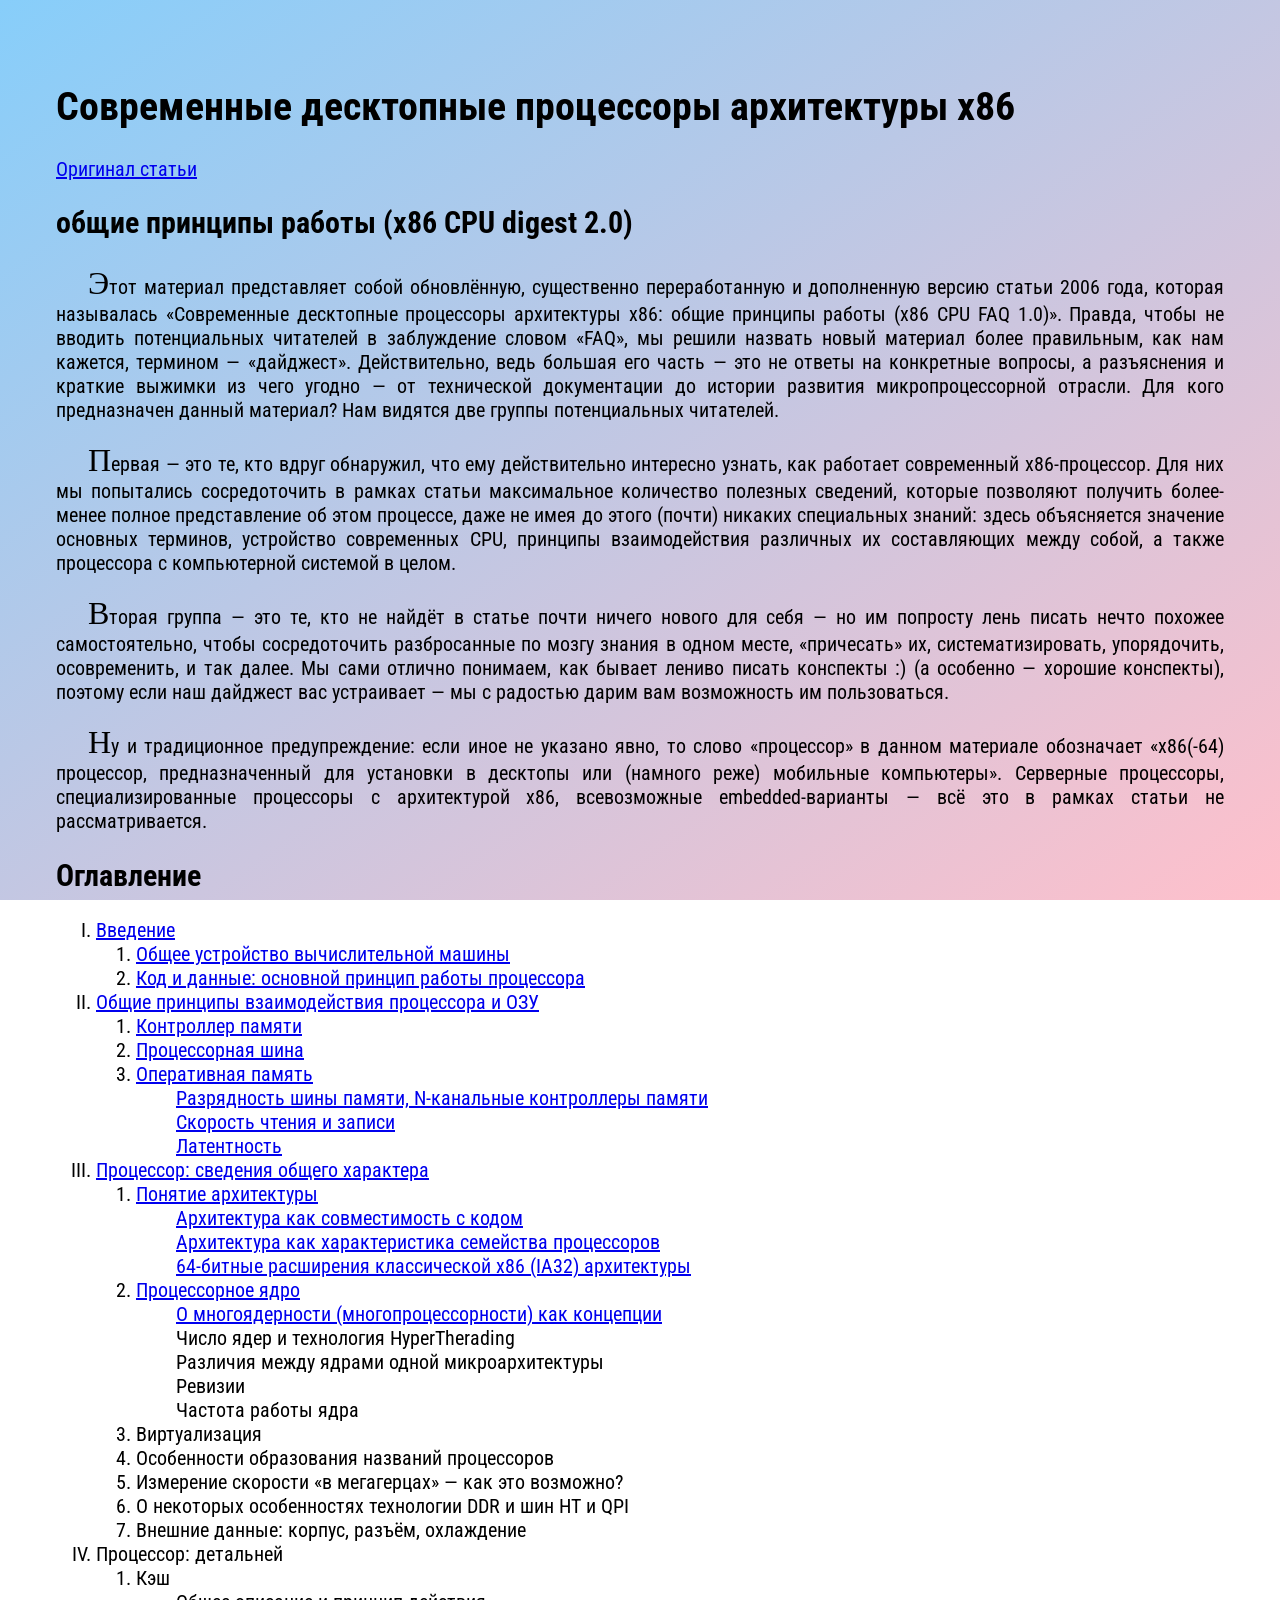
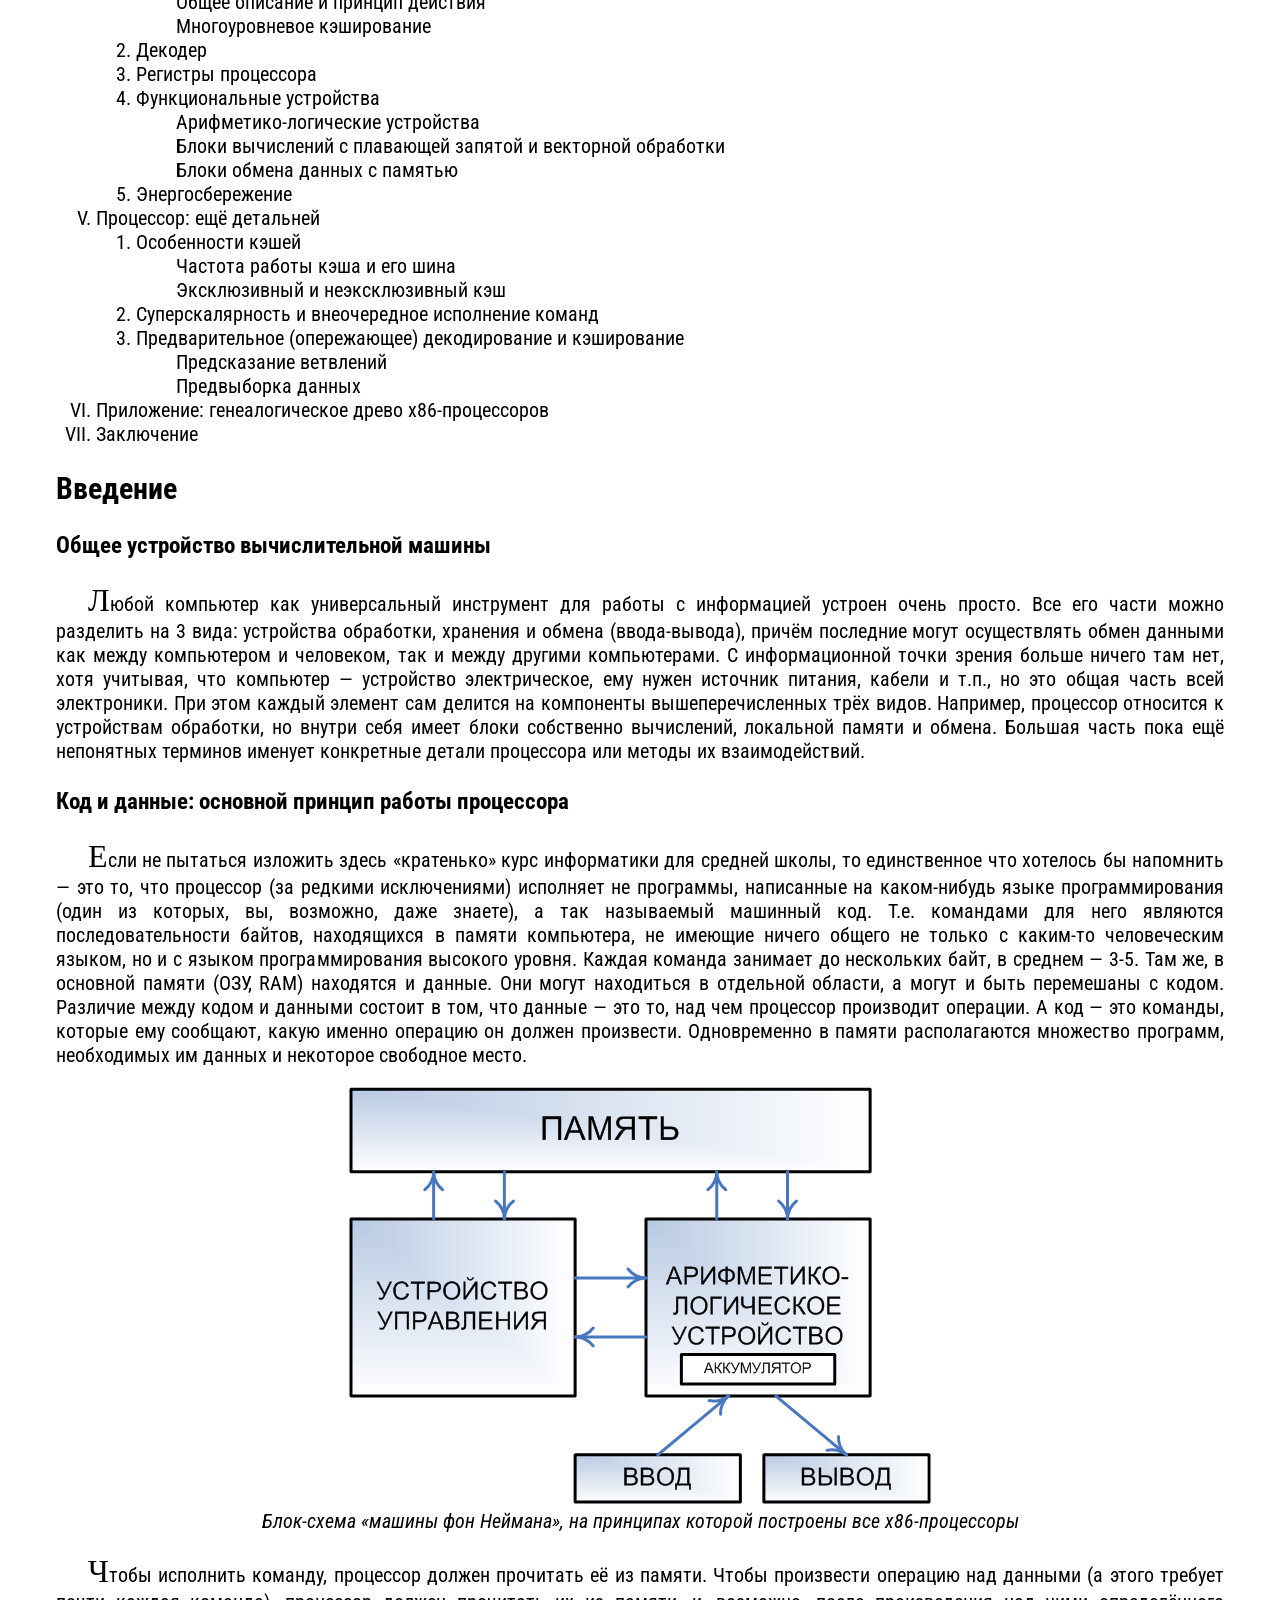
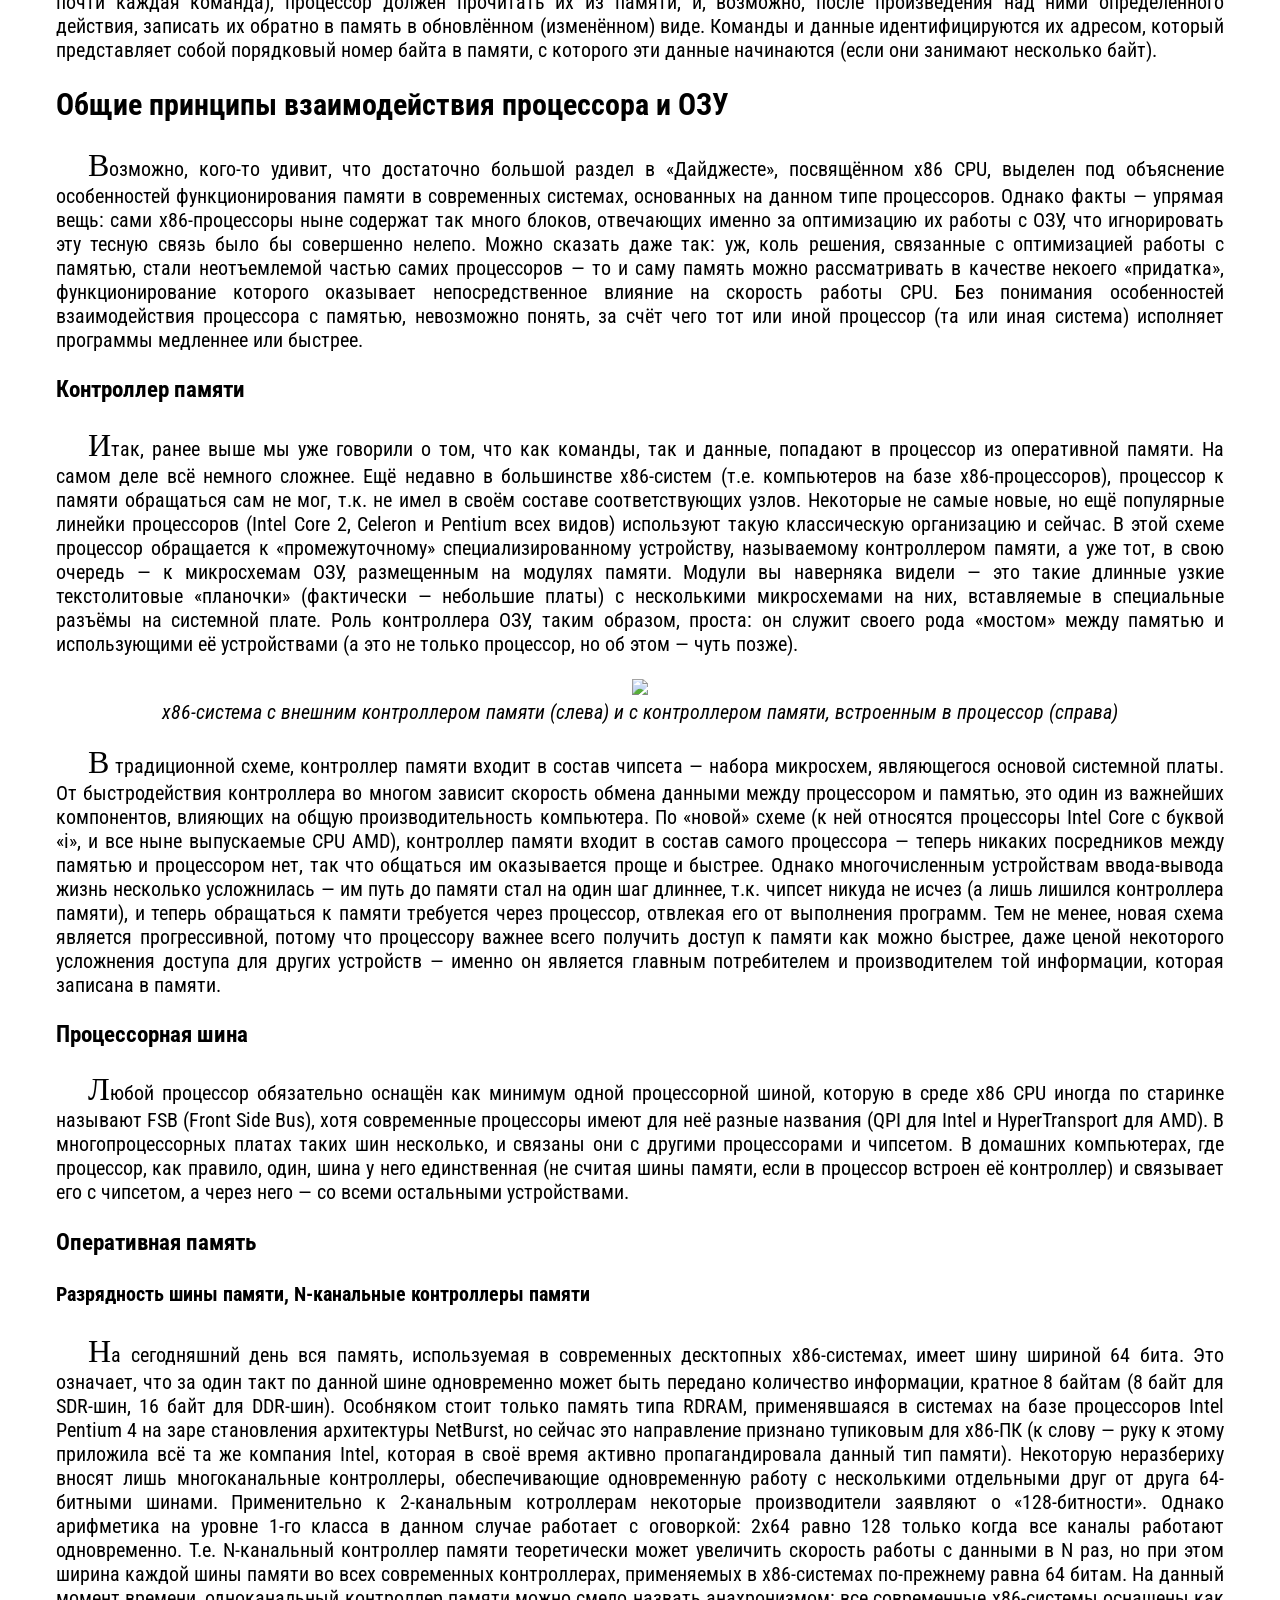
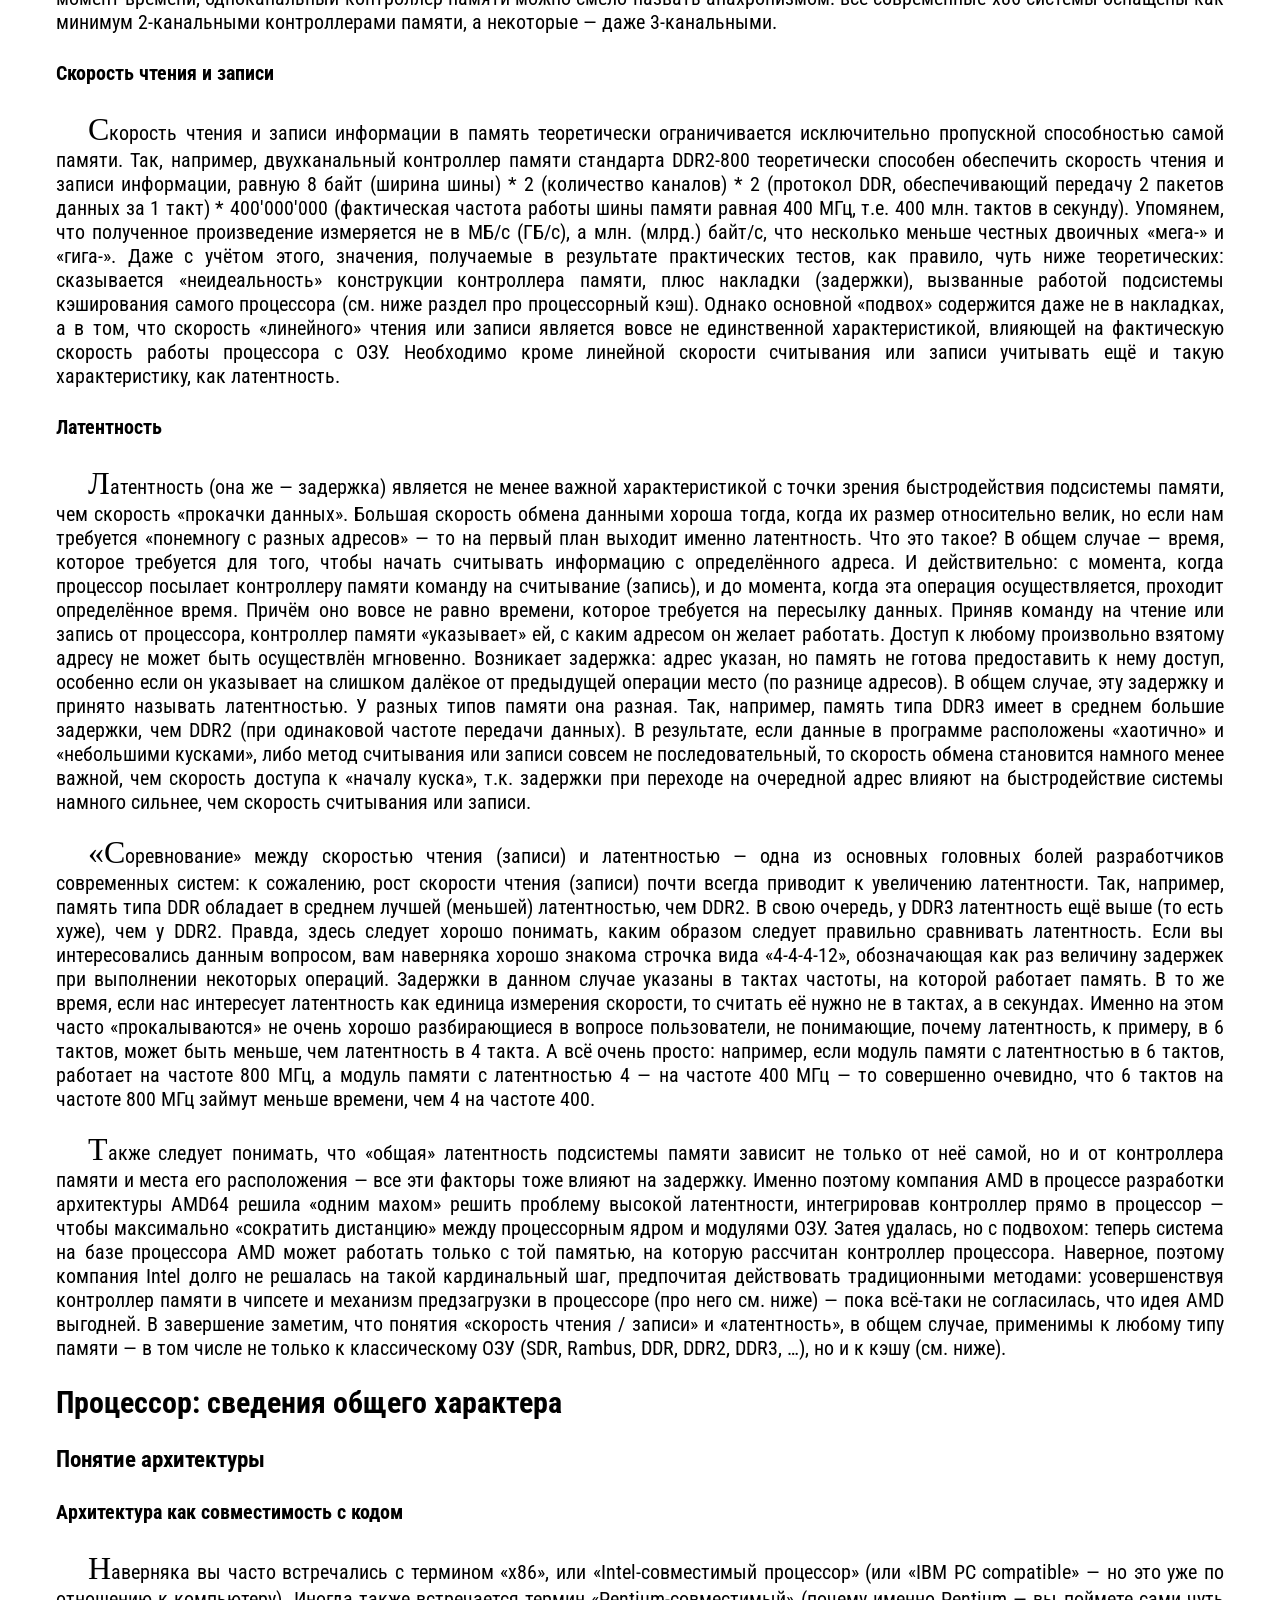
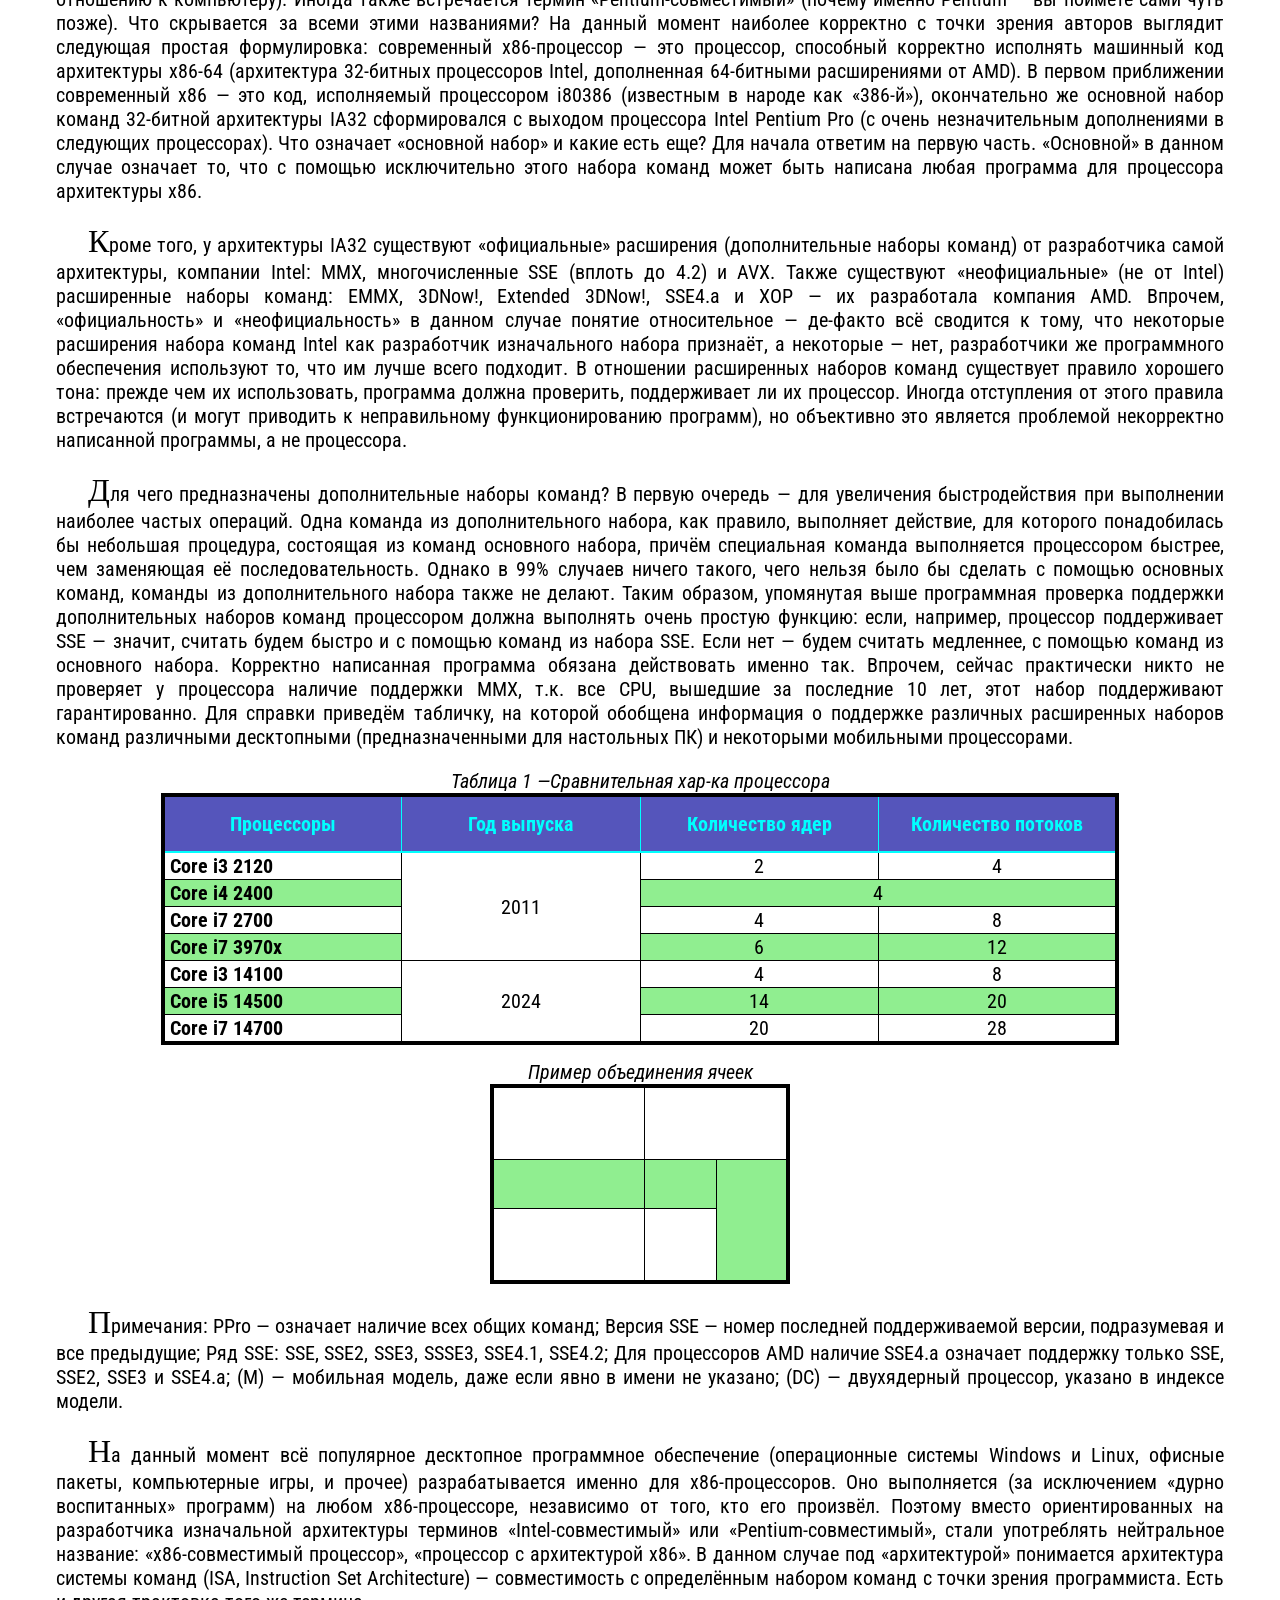
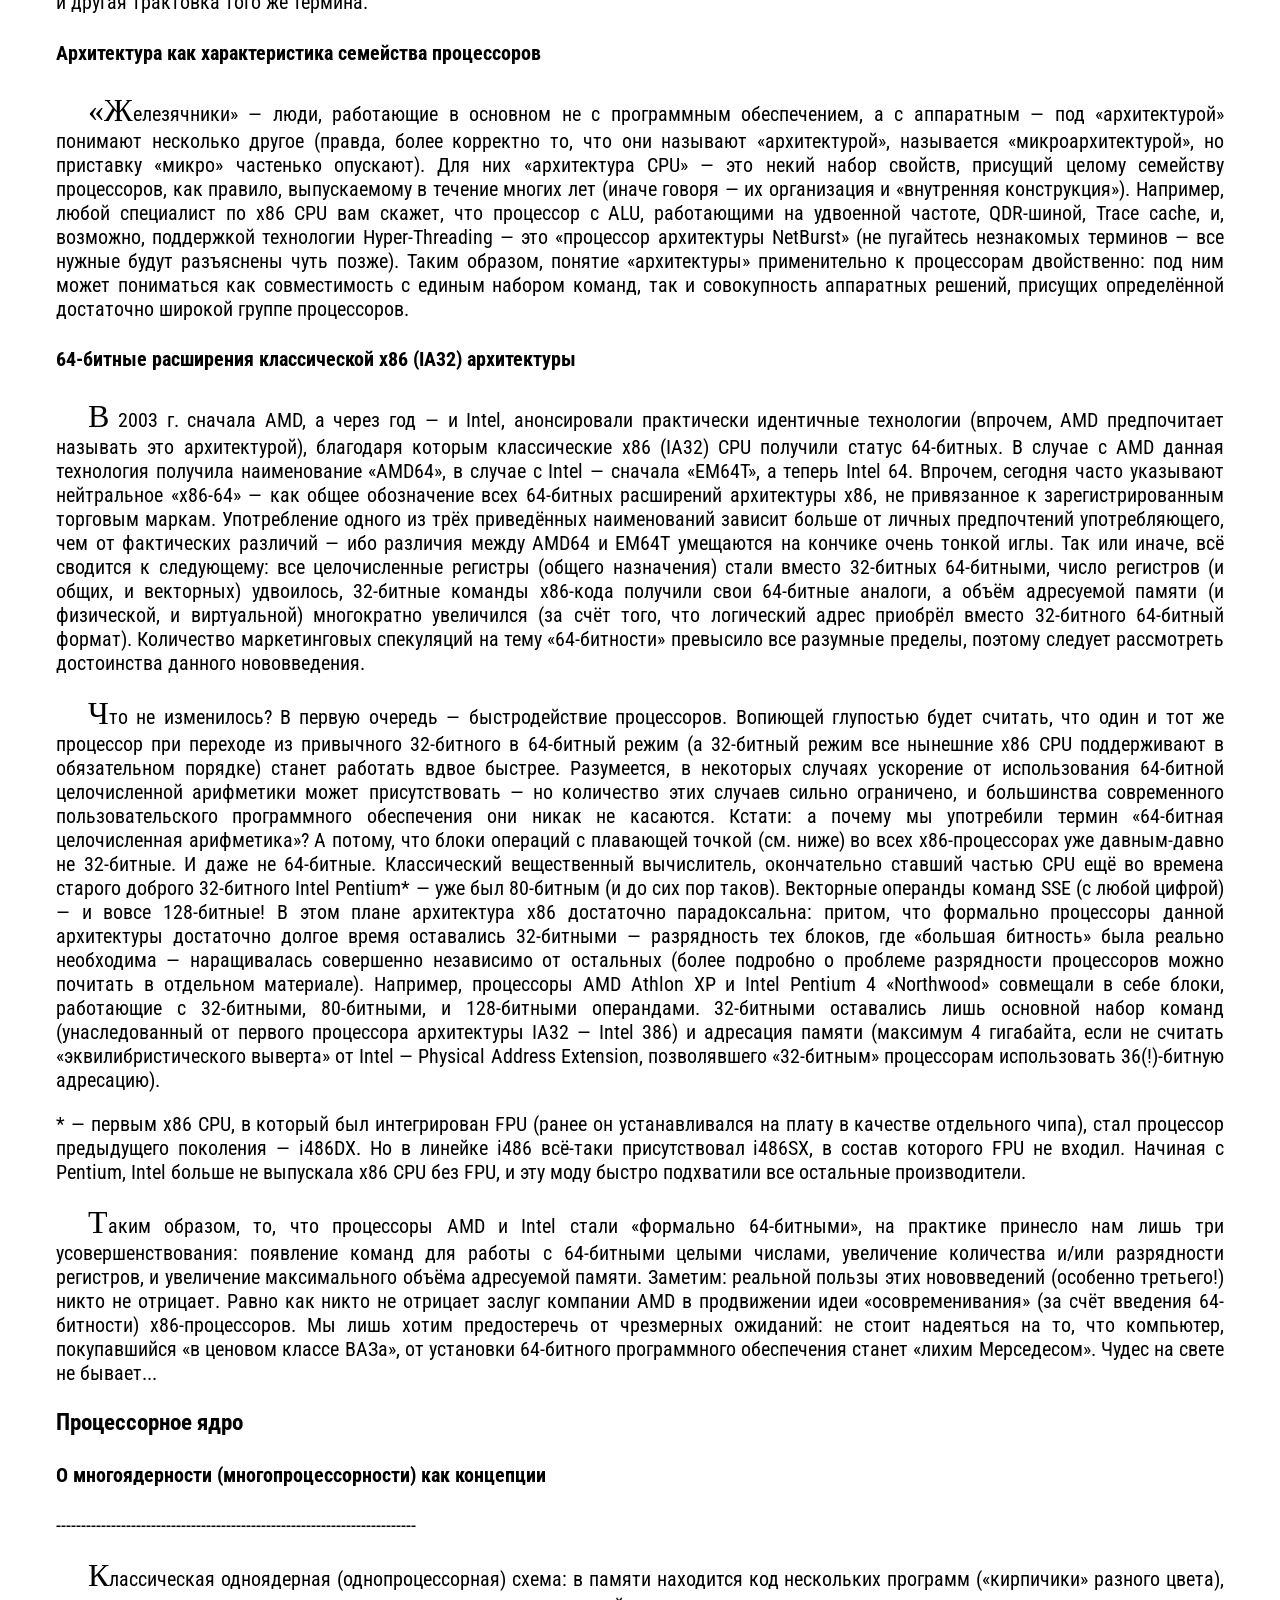
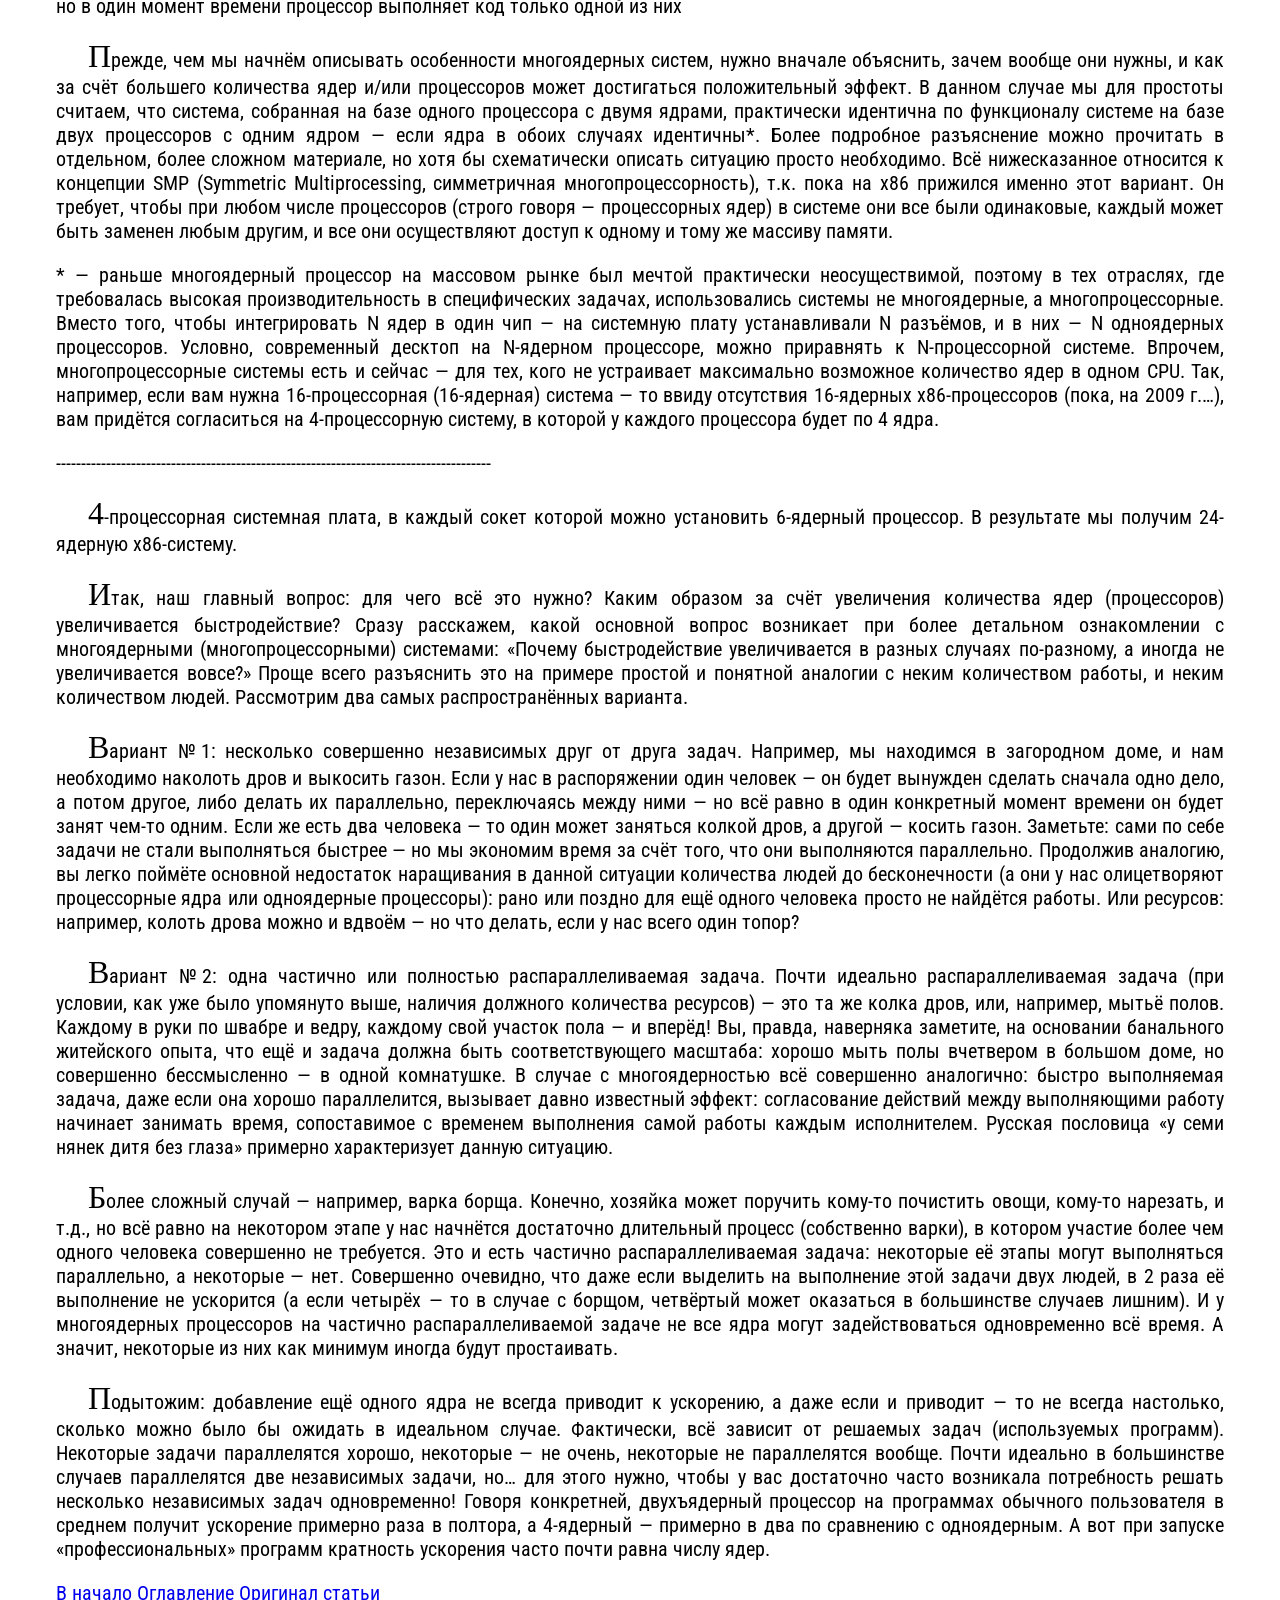
==== commit f57513cc: "Color Zebra DONE" ====
--- a/01-CPU/cpu.html
+++ b/01-CPU/cpu.html
@@ -3,16 +3,18 @@
 <html lang="ru" xmlns="http://www.w3.org/1999/xhtml">
 <head>
     <meta charset="utf-8" />
+
+    <link rel="stylesheet" href="../style.css" />
     <link rel="stylesheet" href="cpu.css" />
-
     <!--<link rel="preconnect" href="https://fonts.googleapis.com">
     <link rel="preconnect" href="https://fonts.gstatic.com" crossorigin>
     <link href="https://fonts.googleapis.com/css2?family=Roboto+Condensed:ital,wght@0,100..900;1,100..900&display=swap" rel="stylesheet">-->
-    
+
     <title>CPU</title>
 </head>
 <body>
     <h1>Современные десктопные процессоры архитектуры x86</h1>
+    <a href="https://www.ixbt.com/cpu/cpu-digest-2009.shtml" target="_blank">Оригинал статьи</a>
     <h2>общие принципы работы (x86 CPU digest 2.0)</h2>
     <p>
         Этот материал представляет собой обновлённую, существенно переработанную и дополненную версию статьи 2006 года, которая называлась «Современные десктопные процессоры архитектуры x86: общие принципы работы (x86 CPU FAQ 1.0)». Правда, чтобы не вводить потенциальных читателей в заблуждение словом «FAQ», мы решили назвать новый материал более правильным, как нам кажется, термином — «дайджест». Действительно, ведь большая его часть — это не ответы на конкретные вопросы, а разъяснения и краткие выжимки из чего угодно — от технической документации до истории развития микропроцессорной отрасли. Для кого предназначен данный материал? Нам видятся две группы потенциальных читателей.
@@ -26,19 +28,22 @@
     <p>
         Ну и традиционное предупреждение: если иное не указано явно, то слово «процессор» в данном материале обозначает «x86(-64) процессор, предназначенный для установки в десктопы или (намного реже) мобильные компьютеры». Серверные процессоры, специализированные процессоры с архитектурой x86, всевозможные embedded-варианты — всё это в рамках статьи не рассматривается.
     </p>
-    <h2 id="table-of-contens">Оглавление</h2>
+    <h2 id="table-of-contents">Оглавление</h2>
     <ol>
-        <li><a href="#intro">Введение</a>
+        <li>
+            <a href="#intro">Введение</a>
             <ol>
                 <li><a href="#general-computer-architecture">Общее устройство вычислительной машины</a></li>
                 <li><a href="#code-and-data">Код и данные: основной принцип работы процессора</a></li>
             </ol>
         </li>
-        <li><a href="#cpu-ram-interection">Общие принципы взаимодействия процессора и ОЗУ</a>
+        <li>
+            <a href="#cpu-ram-interection">Общие принципы взаимодействия процессора и ОЗУ</a>
             <ol>
                 <li><a href="#memory-controller">Контроллер памяти</a></li>
                 <li><a href="#fsb">Процессорная шина</a></li>
-                <li><a href="#ram">Оперативная память</a>
+                <li>
+                    <a href="#ram">Оперативная память</a>
                     <ul>
                         <li><a href="#fsb-capacity">Разрядность шины памяти, N-канальные контроллеры памяти</a></li>
                         <li><a href="#speed">Скорость чтения и записи</a></li>
@@ -47,16 +52,19 @@
                 </li>
             </ol>
         </li>
-        <li><a href="#cpu">Процессор: сведения общего характера</a>
-            <ol>
-                <li><a href="#arg">Понятие архитектуры</a>
+        <li>
+            <a href="#cpu">Процессор: сведения общего характера</a>
+            <ol>
+                <li>
+                    <a href="#arg">Понятие архитектуры</a>
                     <ul>
                         <li><a href="#arg and code">Архитектура как совместимость с кодом</a></li>
                         <li><a href="#arg and cpu">Архитектура как характеристика семейства процессоров</a></li>
                         <li><a href="#bit and arg">64-битные расширения классической x86 (IA32) архитектуры</a></li>
                     </ul>
                 </li>
-                <li><a href="#cpu core">Процессорное ядро</a>
+                <li>
+                    <a href="#cpu core">Процессорное ядро</a>
                     <ul>
                         <li><a href="#lots of cores cpu">О многоядерности (многопроцессорности) как концепции</a></li>
                         <li>Число ядер и технология HyperTherading</li>
@@ -75,7 +83,8 @@
         <li>
             Процессор: детальней
             <ol>
-                <li>Кэш
+                <li>
+                    Кэш
                     <ul>
                         <li>Общее описание и принцип действия</li>
                         <li>Многоуровневое кэширование</li>
@@ -83,31 +92,34 @@
                 </li>
                 <li>Декодер</li>
                 <li>Регистры процессора</li>
-                <li>Функциональные устройства
+                <li>
+                    Функциональные устройства
                     <ul>
                         <li>Арифметико-логические устройства</li>
                         <li>Блоки вычислений с плавающей запятой и векторной обработки</li>
-                        <li>Блоки обмена данных с памятью</li>                      
+                        <li>Блоки обмена данных с памятью</li>
                     </ul>
                 </li>
                 <li>Энергосбережение</li>
-                
+
             </ol>
         <li>
             Процессор: ещё детальней
             <ol>
-                <li>Особенности кэшей
+                <li>
+                    Особенности кэшей
                     <ul>
                         <li>Частота работы кэша и его шина</li>
                         <li>Эксклюзивный и неэксклюзивный кэш</li>
                     </ul>
                 </li>
                 <li>Суперскалярность и внеочередное исполнение команд</li>
-                <li>Предварительное (опережающее) декодирование и кэширование
+                <li>
+                    Предварительное (опережающее) декодирование и кэширование
                     <ul>
                         <li>Предсказание ветвлений</li>
                         <li>Предвыборка данных</li>
-                    </ul>                
+                    </ul>
                 </li>
             </ol>
         <li>Приложение: генеалогическое древо x86-процессоров</li>
@@ -127,11 +139,11 @@
     </p>
 
     <figure>
-        <img src="img/von-neumann.png" alt="Здесь должна быть картинка" title="Архитектура Фон-Неймана"/>
+        <img src="img/von-neumann.png" alt="Здесь должна быть картинка" title="Архитектура Фон-Неймана" />
         <figcaption>
             Блок-схема «машины фон Неймана»,
             на принципах которой построены все x86-процессоры
-        <figcaption/>
+            <figcaption />
     </figure>
     <p>
         Чтобы исполнить команду, процессор должен прочитать её из памяти. Чтобы произвести операцию над данными (а этого требует почти каждая команда), процессор должен прочитать их из памяти, и, возможно, после произведения над ними определённого действия, записать их обратно в память в обновлённом (изменённом) виде. Команды и данные идентифицируются их адресом, который представляет собой порядковый номер байта в памяти, с которого эти данные начинаются (если они занимают несколько байт).
@@ -159,8 +171,8 @@
         Любой процессор обязательно оснащён как минимум одной процессорной шиной, которую в среде x86 CPU иногда по старинке называют FSB (Front Side Bus), хотя современные процессоры имеют для неё разные названия (QPI для Intel и HyperTransport для AMD). В многопроцессорных платах таких шин несколько, и связаны они с другими процессорами и чипсетом. В домашних компьютерах, где процессор, как правило, один, шина у него единственная (не считая шины памяти, если в процессор встроен её контроллер) и связывает его с чипсетом, а через него — со всеми остальными устройствами.
     </p>
     <h3 id="ram">Оперативная память</h3>
-    
-        <h4 id="fsb-capacity">Разрядность шины памяти, N-канальные контроллеры памяти</h4>
+
+    <h4 id="fsb-capacity">Разрядность шины памяти, N-канальные контроллеры памяти</h4>
     <p>
         На сегодняшний день вся память, используемая в современных десктопных x86-системах, имеет шину шириной 64 бита. Это означает, что за один такт по данной шине одновременно может быть передано количество информации, кратное 8 байтам (8 байт для SDR-шин, 16 байт для DDR-шин). Особняком стоит только память типа RDRAM, применявшаяся в системах на базе процессоров Intel Pentium 4 на заре становления архитектуры NetBurst, но сейчас это направление признано тупиковым для x86-ПК (к слову — руку к этому приложила всё та же компания Intel, которая в своё время активно пропагандировала данный тип памяти). Некоторую неразбериху вносят лишь многоканальные контроллеры, обеспечивающие одновременную работу с несколькими отдельными друг от друга 64-битными шинами. Применительно к 2-канальным котроллерам некоторые производители заявляют о «128-битности». Однако арифметика на уровне 1-го класса в данном случае работает с оговоркой: 2x64 равно 128 только когда все каналы работают одновременно. Т.е. N-канальный контроллер памяти теоретически может увеличить скорость работы с данными в N раз, но при этом ширина каждой шины памяти во всех современных контроллерах, применяемых в x86-системах по-прежнему равна 64 битам. На данный момент времени, одноканальный контроллер памяти можно смело назвать анахронизмом: все современные x86-системы оснащены как минимум 2-канальными контроллерами памяти, а некоторые — даже 3-канальными.
     </p>
@@ -192,7 +204,84 @@
     <p>
         Для чего предназначены дополнительные наборы команд? В первую очередь — для увеличения быстродействия при выполнении наиболее частых операций. Одна команда из дополнительного набора, как правило, выполняет действие, для которого понадобилась бы небольшая процедура, состоящая из команд основного набора, причём специальная команда выполняется процессором быстрее, чем заменяющая её последовательность. Однако в 99% случаев ничего такого, чего нельзя было бы сделать с помощью основных команд, команды из дополнительного набора также не делают. Таким образом, упомянутая выше программная проверка поддержки дополнительных наборов команд процессором должна выполнять очень простую функцию: если, например, процессор поддерживает SSE — значит, считать будем быстро и с помощью команд из набора SSE. Если нет — будем считать медленнее, с помощью команд из основного набора. Корректно написанная программа обязана действовать именно так. Впрочем, сейчас практически никто не проверяет у процессора наличие поддержки MMX, т.к. все CPU, вышедшие за последние 10 лет, этот набор поддерживают гарантированно. Для справки приведём табличку, на которой обобщена информация о поддержке различных расширенных наборов команд различными десктопными (предназначенными для настольных ПК) и некоторыми мобильными процессорами.
     </p>
-    -------------------------------------------------------------------------
+    <table id="table">
+        <caption>Таблица 1 &#8213;Сравнительная хар-ка процессора</caption>
+        <thead>
+            <!-- thead заголовок таблицы-->
+            <!-- tr строка таблицы-->
+            <!-- th заголовочная ячейка-->
+            <!-- tbody тело таблицы-->
+            <tr>
+                <th>Процессоры</th>
+                <th>Год выпуска</th>
+                <th>Количество ядер</th>
+                <th>Количество потоков</th>
+            </tr>
+        </thead> 
+        <tbody>
+            <tr>
+                <th>Core i3 2120</th>
+                <td rowspan="4">2011</td>
+                <td>2</td>
+                <td>4</td>
+            </tr>
+            <tr>
+                <th>Core i4 2400</th>
+                <!--<td>2011</td>-->
+                <td colspan="2">4</td>
+                <!--<td>4</td>-->
+            </tr>
+            <tr>
+                <th>Core i7 2700</th>
+                <!--<td>2011</td>-->
+                <td>4</td>
+                <td>8</td>
+            </tr>
+            <tr>
+                <th>Core i7 3970x</th>
+                <!--<td>2011</td>-->
+                <td>6</td>
+                <td>12</td>
+            </tr>
+            <tr>
+                <th>Core i3 14100 </th>
+                <td rowspan="3">2024</td>
+                <td>4</td>
+                <td>8</td>
+            </tr>
+            <tr>
+                <th>Core i5 14500</th>
+                <!--<td>2024</td>-->
+                <td>14</td>
+                <td>20</td>
+            </tr>
+            <tr>
+                <th>Core i7 14700</th>
+                <!--<td>2024</td>-->
+                <td>20</td>
+                <td>28</td>
+            </tr>
+        </tbody>
+             
+    </table>
+    <table style="width:300px;height:200px;">
+        <caption>Пример объединения ячеек</caption> 
+        <tr>
+            <td></td>
+            <td colspan="2"></td>
+            
+        </tr>
+        <tr>
+            <td></td>
+            <td></td>
+            <td rowspan="2"></td>
+        </tr>
+        <tr>
+            <td></td>
+            <td></td>
+           
+        </tr>
+    </table>
     <p>
         Примечания:
         PPro — означает наличие всех общих команд;
@@ -254,7 +343,9 @@
     <p>
         Подытожим: добавление ещё одного ядра не всегда приводит к ускорению, а даже если и приводит — то не всегда настолько, сколько можно было бы ожидать в идеальном случае. Фактически, всё зависит от решаемых задач (используемых программ). Некоторые задачи параллелятся хорошо, некоторые — не очень, некоторые не параллелятся вообще. Почти идеально в большинстве случаев параллелятся две независимых задачи, но… для этого нужно, чтобы у вас достаточно часто возникала потребность решать несколько независимых задач одновременно! Говоря конкретней, двухъядерный процессор на программах обычного пользователя в среднем получит ускорение примерно раза в полтора, а 4-ядерный — примерно в два по сравнению с одноядерным. А вот при запуске «профессиональных» программ кратность ускорения часто почти равна числу ядер.
     </p>
-
+    <a href="#">В начало</a>
+    <a href="#table-of-contents">Оглавление</a>
+    <a href="https://www.ixbt.com/cpu/cpu-digest-2009.shtml" target="_blank">Оригинал статьи</a>
 
 
 </body>
--- a/style.css
+++ b/style.css
@@ -0,0 +1,8 @@
+﻿@import url('https://fonts.googleapis.com/css2?family=Roboto+Condensed:ital,wght@0,100..900;1,100..900&display=swap');
+body {
+    font-family: Roboto Condensed;
+    font-size: 32px;
+    background-image: linear-gradient(to bottom right, lightskyblue, pink);
+    background-attachment: fixed;
+    padding: 48px;
+}
--- a/01-CPU/cpu.css
+++ b/01-CPU/cpu.css
@@ -3,6 +3,7 @@
 {
 font-size:20px;
 font-family:Roboto Condensed;
+
 }
 p
 {
@@ -35,3 +36,59 @@
 {
  list-style:none;
 }
+
+/*------------------------------*/
+table
+{
+    margin: 15px auto;
+    border:solid 4px;
+    border-collapse:collapse;
+    table-layout:fixed;
+}
+thead
+{
+    background-color:#5555BB;
+    color:aqua;
+}
+thead tr
+{
+    border:solid 2px;
+}
+th, td
+{
+    border:solid 1px;
+}
+td
+{
+    text-align: center;
+    width: 25%;
+}
+thead th 
+{
+    padding: 15px 32px;
+}
+tbody th
+{
+    text-align:left;
+    padding-left: 5px;
+}
+caption
+{
+   font-style:italic;  
+}
+tbody tr:nth-child(even)
+{
+    background-color:lightgreen;
+}
+/*--------------------------------*/
+
+table:hover
+{
+    box-shadow:-40px -40px 50px 0px gray,
+    40px 40px 50px 0px darkgreen;
+/* shiftX shiftY blur spread color */
+}
+tr:hover
+{
+    box-shadow:inset 0px -2px 4px 1px blue;
+}
